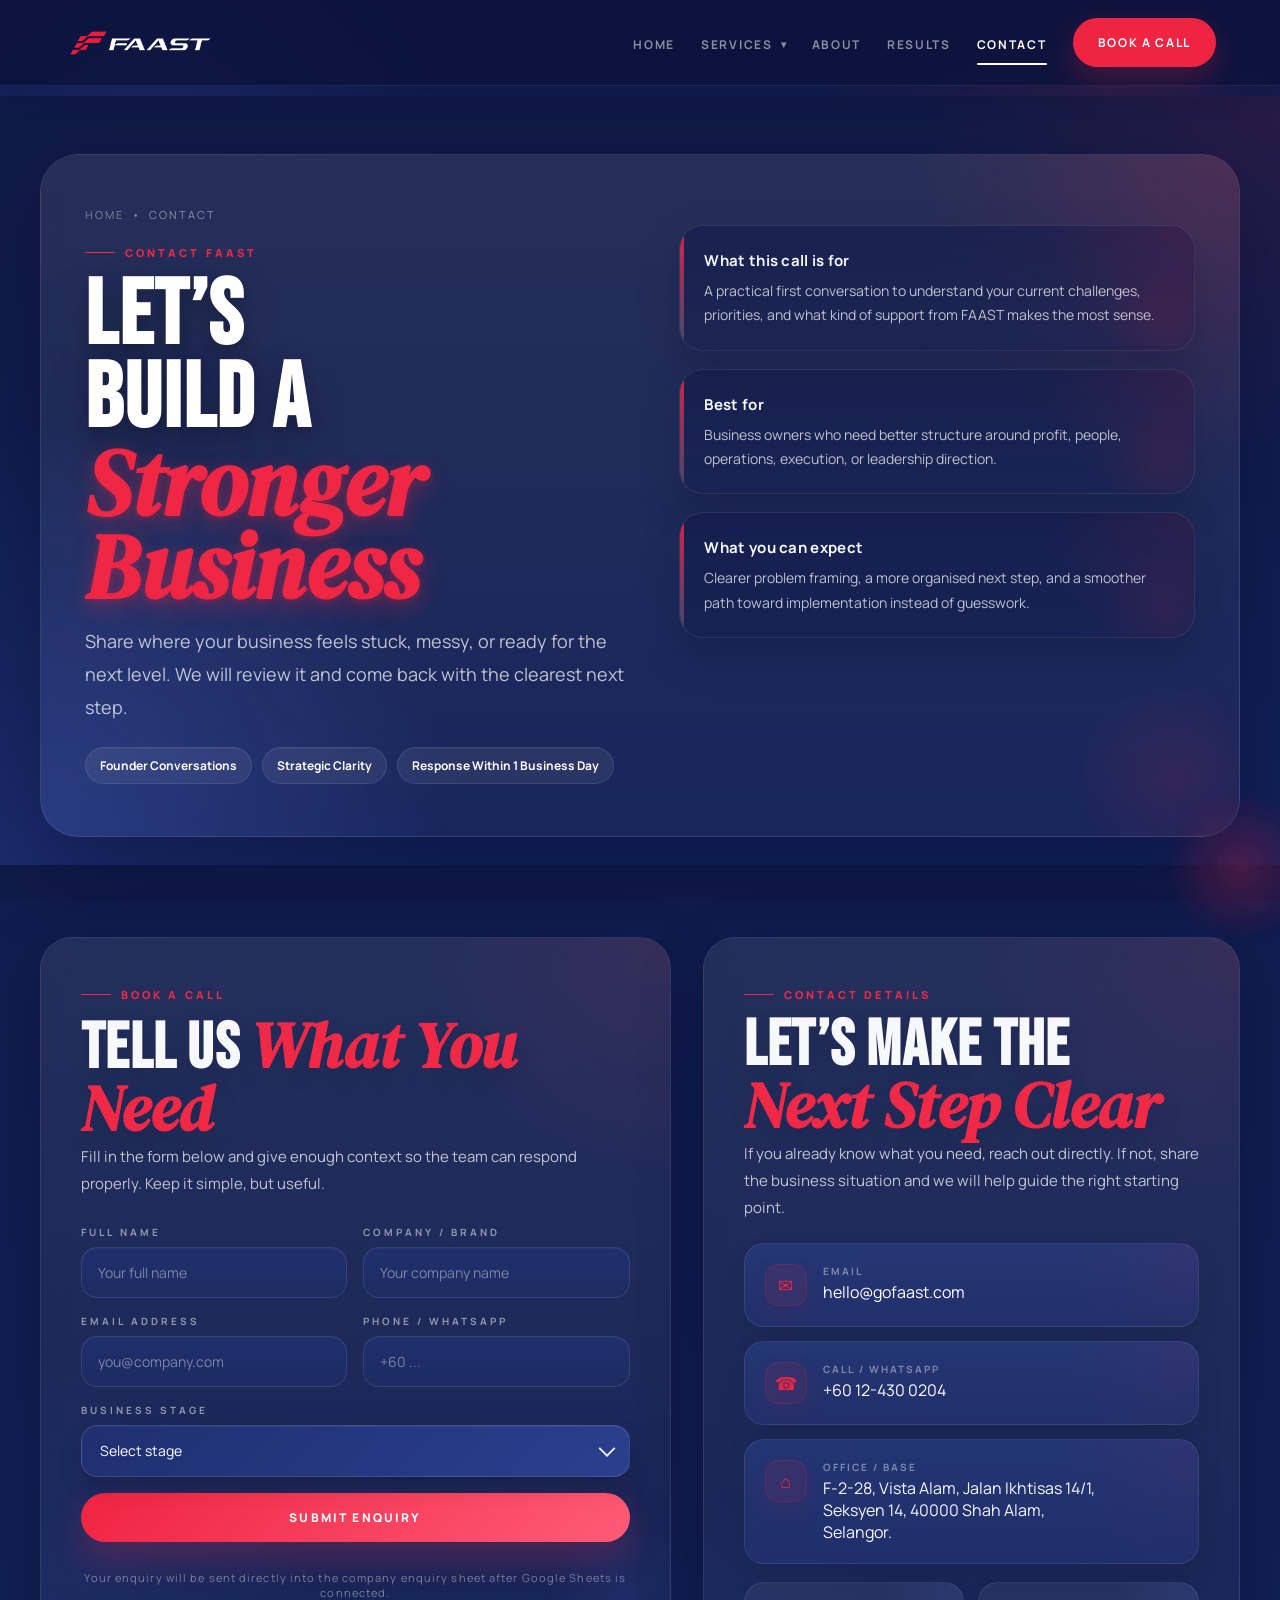
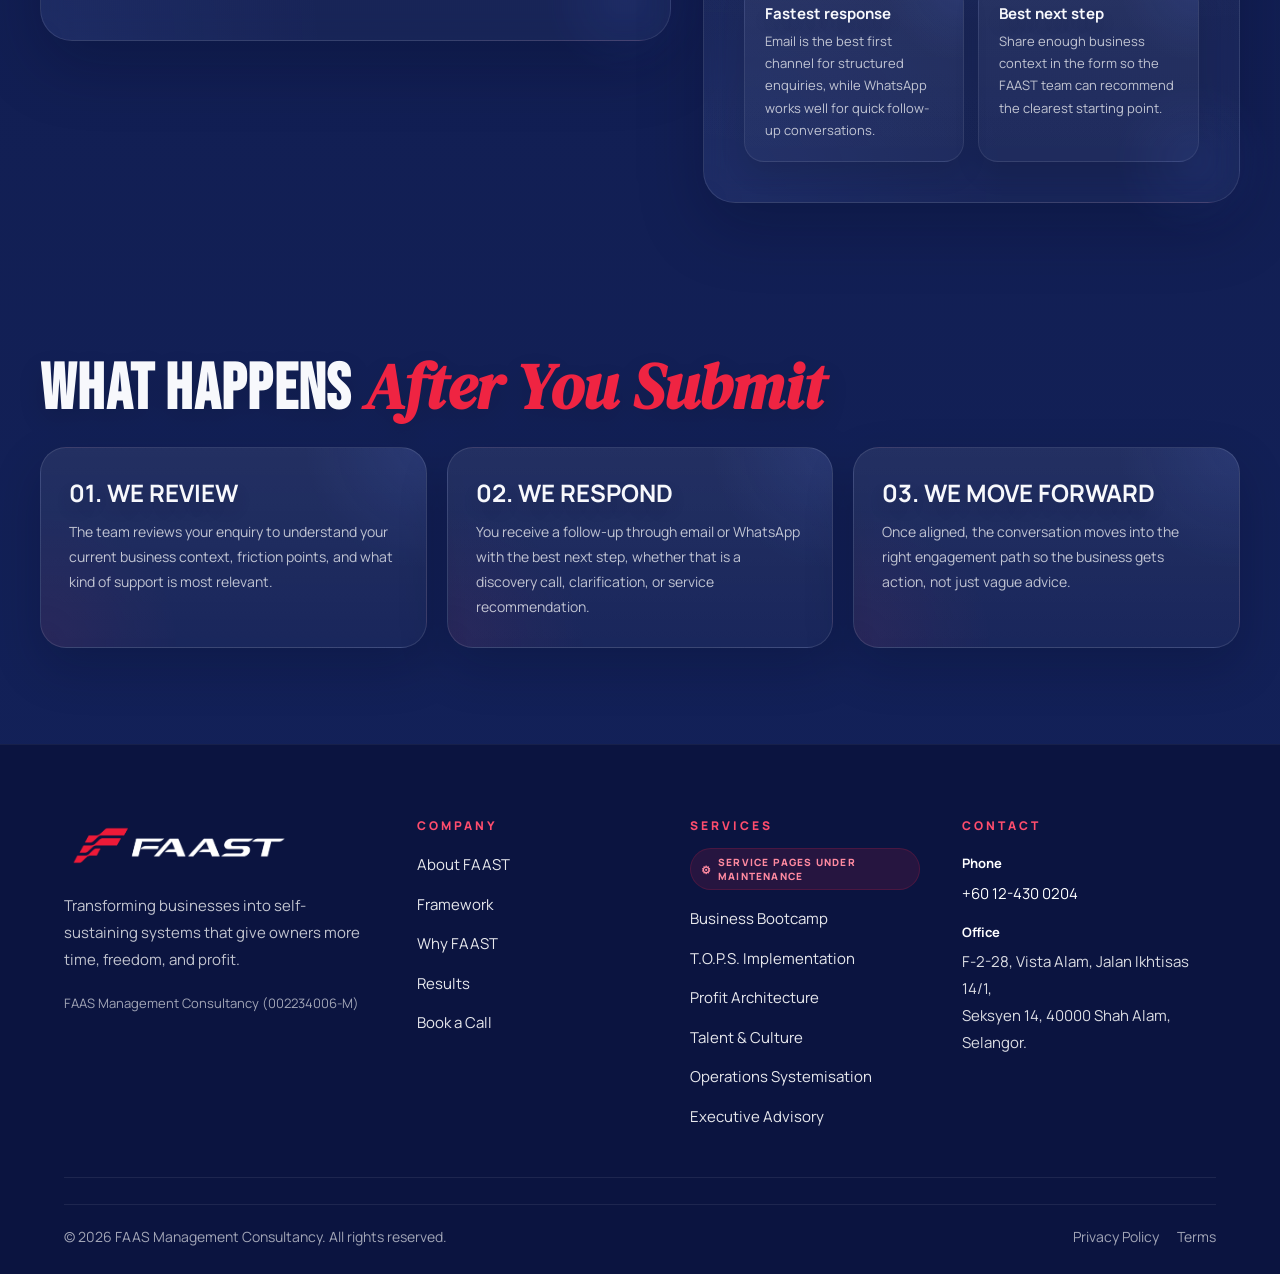
==== contact.html @ b46f13df "up" ====
<!DOCTYPE html>
<html lang="en">
<head>

  <!-- BASIC -->
  <meta charset="UTF-8" />
  <meta name="viewport" content="width=device-width, initial-scale=1.0" />

  <!-- TITLE -->
  <title>Contact | FAAS Management Consultancy</title>

  <!-- SEO -->
  <meta name="description" content="Contact FAAST Management Consultancy. Get clarity and structure for your business growth across Talent, Operation, and Profit.">
  <meta name="keywords" content="FAAST, business consultancy Malaysia, KPI, KFI, business growth, Shah Alam consultancy">
  <meta name="author" content="FAAS Management Consultancy">

  <!-- FAVICON -->
  <link rel="icon" href="/gofaast-site/images/faast-icon.png" type="image/png">
  <link rel="shortcut icon" href="/gofaast-site/images/faast-icon.png" type="image/png">
  <link rel="apple-touch-icon" href="/gofaast-site/images/faast-icon.png">

  <!-- THEME COLOR -->
  <meta name="theme-color" content="#0b1440">

  <!-- OPEN GRAPH -->
  <meta property="og:title" content="Contact FAAST Consultancy">
  <meta property="og:description" content="Build structured, scalable and sustainable business systems with FAAST.">
  <meta property="og:image" content="images/faast-icon.png">
  <meta property="og:type" content="website">

  <!-- FONTS -->
  <link rel="preconnect" href="https://fonts.googleapis.com">
  <link rel="preconnect" href="https://fonts.gstatic.com" crossorigin>
  <link href="https://fonts.googleapis.com/css2?family=Bebas+Neue&family=Manrope:wght@300;400;500;600;700;800&family=DM+Serif+Display:ital@0;1&display=swap" rel="stylesheet">

  <!-- GLOBAL CSS -->
  <link rel="stylesheet" href="shared-layout.css">
  <style>
    :root{
      --bg:#111c4e;
      --bg2:#162664;
      --surface:#1b2b69;
      --surface2:#213372;
      --surface3:#1f2f70;
      --text:#f7f8fc;
      --muted:rgba(255,255,255,.72);
      --muted2:rgba(255,255,255,.52);
      --red:#ef2442;
      --red2:#ff4a67;
      --stroke:rgba(255,255,255,.08);
      --shadow:0 18px 46px rgba(3,8,30,.22);
      --radius:24px;
      --container:1200px;
    }

    *{box-sizing:border-box;margin:0;padding:0}
    html{scroll-behavior:smooth}
    body{
      font-family:'Manrope',sans-serif;
      background:linear-gradient(180deg,#101a49 0%,#13225b 100%);
      color:var(--text);
      overflow-x:hidden;
      padding-top:96px
    }

    body::before{
      content:"";
      position:fixed;
      inset:0;
      pointer-events:none;
      z-index:-2;
      background:
        radial-gradient(circle at 12% 18%, rgba(95,130,255,.14), transparent 22%),
        radial-gradient(circle at 84% 14%, rgba(239,36,66,.10), transparent 20%),
        radial-gradient(circle at 72% 72%, rgba(156,111,255,.10), transparent 18%),
        linear-gradient(180deg,#0f1a4b 0%,#13225b 46%,#101a49 100%);
    }

    body::after{
      content:"";
      position:fixed;
      inset:0;
      pointer-events:none;
      z-index:-1;
      opacity:.18;
      background-image:radial-gradient(rgba(255,255,255,.42) .6px, transparent .6px);
      background-size:26px 26px;
      mask-image:linear-gradient(180deg,rgba(0,0,0,.32),transparent 85%);
    }


    a{text-decoration:none;color:inherit}
    section,footer{padding:96px 24px}
    .container{max-width:var(--container);margin:0 auto}

    .section-tag{
      display:inline-flex;
      align-items:center;
      gap:10px;
      color:var(--red);
      font-size:11px;
      font-weight:800;
      letter-spacing:.28em;
      text-transform:uppercase;
      margin-bottom:16px
    }

    .section-tag:before{
      content:"";
      width:30px;
      height:1px;
      background:var(--red)
    }

    .display,.h1,.h2,.h3,.bebas{
      font-family:'Bebas Neue',sans-serif;
      letter-spacing:.02em
    }

    .display{font-size:clamp(52px,7.2vw,98px);line-height:.9}
    .h1{font-size:clamp(40px,5vw,72px);line-height:.95}
    .h2{font-size:clamp(34px,4vw,60px);line-height:.95}
    .lead{font-size:18px;line-height:1.85;color:var(--muted)}
    .text{font-size:15px;line-height:1.8;color:var(--muted)}
    .serif{font-family:'DM Serif Display',serif;font-style:italic;letter-spacing:0}

    .card{
      background:linear-gradient(180deg,rgba(255,255,255,.05),rgba(255,255,255,.025));
      border:1px solid var(--stroke);
      border-radius:var(--radius);
      box-shadow:var(--shadow)
    }

    .page-hero{
      padding:58px 24px 28px;
      background:
        radial-gradient(circle at top right, rgba(239,36,66,.10), transparent 24%),
        radial-gradient(circle at bottom left, rgba(95,130,255,.12), transparent 30%),
        linear-gradient(180deg,#101a46 0%, #122059 100%)
    }

    .hero-card{
      padding:52px 44px;
      border-radius:38px;
      position:relative;
      overflow:hidden;
      background:
        radial-gradient(circle at top right, rgba(239,36,66,.12), transparent 24%),
        radial-gradient(circle at left bottom, rgba(95,130,255,.14), transparent 30%),
        linear-gradient(180deg, rgba(255,255,255,.065), rgba(255,255,255,.03));
      border:1px solid rgba(255,255,255,.10);
      box-shadow:0 34px 88px rgba(3,8,30,.30);
      backdrop-filter:blur(12px);
    }

    .hero-card::before,
    .contact-card::before,
    .info-card::before{
      content:"";
      position:absolute;
      inset:0;
      pointer-events:none;
      border-radius:inherit;
      background:linear-gradient(180deg, rgba(255,255,255,.03), rgba(255,255,255,0));
      opacity:.9;
    }

    .hero-grid{
      display:grid;
      grid-template-columns:minmax(0,1.04fr) minmax(320px,.96fr);
      gap:36px;
      align-items:start
    }

    .breadcrumb{
      display:flex;
      gap:8px;
      align-items:center;
      font-size:11px;
      letter-spacing:.18em;
      text-transform:uppercase;
      color:rgba(255,255,255,.42);
      margin-bottom:18px
    }

    .breadcrumb a{color:rgba(255,255,255,.42)}
    .breadcrumb a:hover{color:#fff}
    .hero-copy .display{
      max-width:7.2ch;
      margin-bottom:12px;
      font-size:clamp(52px,7.2vw,98px);
      line-height:.9;
      color:#fff;
      text-shadow:
        0 18px 40px rgba(0,0,0,.25),
        0 4px 12px rgba(0,0,0,.18);
    }

    .hero-badges{
      display:flex;
      flex-wrap:wrap;
      gap:10px;
      margin-top:22px
    }

    .badge{
      display:inline-flex;
      align-items:center;
      gap:8px;
      padding:9px 14px;
      border-radius:999px;
      background:rgba(255,255,255,.06);
      border:1px solid rgba(255,255,255,.08);
      color:#fff;
      font-size:12px;
      font-weight:700
    }

    .hero-side{
      display:flex;
      flex-direction:column;
      gap:18px;
      padding-top:18px;
    }

    .hero-side-card{
      padding:24px 24px 22px;
      border-radius:24px;
      background:
        radial-gradient(circle at top right, rgba(239,36,66,.10), transparent 28%),
        linear-gradient(180deg, rgba(15,24,72,.54), rgba(15,24,72,.34));
      border:1px solid rgba(255,255,255,.09);
      box-shadow:0 18px 44px rgba(3,8,30,.18);
      transition:transform .25s ease, border-color .25s ease, box-shadow .25s ease, background .25s ease;
      position:relative;
      overflow:hidden;
    }

    .hero-side-card h4{font-size:15px;margin-bottom:8px}
    .hero-side-card p{font-size:14px;line-height:1.7;color:var(--muted)}

    .contact-section{padding-top:72px}

    .contact-shell{
      display:grid;
      grid-template-columns:minmax(0,1.08fr) minmax(320px,.92fr);
      gap:32px;
      align-items:start
    }

    .contact-card,.info-card{
      position:relative;
      padding:40px;
      border-radius:32px;
      background:
        radial-gradient(circle at top right, rgba(239,36,66,.09), transparent 26%),
        radial-gradient(circle at bottom left, rgba(95,130,255,.08), transparent 30%),
        linear-gradient(180deg, rgba(255,255,255,.06), rgba(255,255,255,.026));
      border:1px solid rgba(255,255,255,.10);
      box-shadow:0 24px 64px rgba(3,8,30,.25);
      backdrop-filter:blur(12px);
    }

    .contact-header{margin-bottom:26px}
    .form-stack{display:flex;flex-direction:column;gap:16px}
    .field-grid{display:grid;grid-template-columns:1fr 1fr;gap:16px}

    .field-label{
      display:block;
      margin-bottom:8px;
      font-size:10px;
      letter-spacing:3px;
      text-transform:uppercase;
      color:rgba(255,255,255,.52);
      font-weight:700
    }

    .field-input,
    .field-select,
    .field-textarea{
      width:100%;
      background:linear-gradient(180deg,#1d2d6c,#1b2a66);
      border:1px solid rgba(255,255,255,.10);
      border-radius:16px;
      padding:15px 16px;
      color:#fff;
      font-family:'Manrope',sans-serif;
      font-size:14px;
      outline:none;
      transition:border-color .2s ease, transform .2s ease, background .2s ease, box-shadow .2s ease;
      box-shadow:inset 0 1px 0 rgba(255,255,255,.03);
    }

    .field-input::placeholder,
    .field-textarea::placeholder{
      color:rgba(255,255,255,.42)
    }

    .field-input:hover,
    .field-select:hover,
    .field-textarea:hover{
      border-color:rgba(255,255,255,.16)
    }

    .field-input:focus,
    .field-select:focus,
    .field-textarea:focus{
      border-color:rgba(255,255,255,.18);
      transform:translateY(-1px)
    }

    .field-textarea{
      resize:vertical;
      line-height:1.7;
      min-height:160px
    }

    .submit-btn{
      width:100%;
      border:none;
      border-radius:999px;
      background:linear-gradient(135deg,#ef2442,#ff5b77);
      color:#fff;
      font-family:'Manrope',sans-serif;
      font-size:12px;
      font-weight:800;
      letter-spacing:.18em;
      text-transform:uppercase;
      padding:16px 20px;
      cursor:pointer;
      transition:.24s ease;
      box-shadow:0 14px 30px rgba(239,36,66,.22)
    }

    .submit-btn:hover{
      background:linear-gradient(135deg,#ff4866,#ff5b77);
      transform:translateY(-1px)
    }

    .submit-note{
      font-size:11px;
      color:rgba(255,255,255,.42);
      margin-top:12px;
      text-align:center;
      letter-spacing:.1em
    }

    .success-card{
      display:none;
      padding:42px;
      background:rgba(239,36,66,.06);
      border:1px solid rgba(239,36,66,.18);
      border-radius:24px;
      text-align:center
    }

    .success-card.show{display:block}
    .success-card h3{margin-bottom:10px}
    .success-card p{color:var(--muted);line-height:1.8}

    .info-stack{
      display:flex;
      flex-direction:column;
      gap:14px;
      margin-top:22px
    }

    .info-item{
      display:flex;
      align-items:flex-start;
      gap:16px;
      padding:20px;
      border-radius:20px;
      background:
        radial-gradient(circle at top right, rgba(239,36,66,.06), transparent 28%),
        linear-gradient(180deg,#213372,#1e2d69);
      border:1px solid rgba(255,255,255,.08);
      box-shadow:0 12px 26px rgba(0,0,0,.12);
      transition:transform .22s ease, border-color .22s ease, box-shadow .22s ease;
    }

    .info-icon{
      width:42px;
      height:42px;
      border-radius:14px;
      background:rgba(239,36,66,.08);
      display:flex;
      align-items:center;
      justify-content:center;
      color:var(--red);
      font-size:18px;
      flex-shrink:0;
      border:1px solid rgba(239,36,66,.14)
    }

    .info-kicker{
      font-size:10px;
      letter-spacing:2px;
      text-transform:uppercase;
      color:rgba(255,255,255,.42);
      margin-bottom:3px;
      font-weight:700
    }

    .info-item a{color:#fff}
    .info-item a:hover{opacity:.84}

    .quick-grid{
      display:grid;
      grid-template-columns:1fr 1fr;
      gap:14px;
      margin-top:18px
    }

    .quick-card{
      padding:20px;
      border-radius:20px;
      background:
        radial-gradient(circle at top right, rgba(95,130,255,.10), transparent 28%),
        linear-gradient(180deg,rgba(255,255,255,.055),rgba(255,255,255,.03));
      border:1px solid rgba(255,255,255,.08);
      box-shadow:0 12px 26px rgba(0,0,0,.10);
    }

    .quick-card h4{font-size:15px;margin-bottom:6px}
    .quick-card p{font-size:13px;line-height:1.7;color:var(--muted)}

    .faq-section{padding-top:20px}

    .faq-grid{
      display:grid;
      grid-template-columns:repeat(3,minmax(0,1fr));
      gap:20px
    }

    .faq-card{
      padding:28px;
      background:
        radial-gradient(circle at top right, rgba(95,130,255,.11), transparent 28%),
        radial-gradient(circle at bottom left, rgba(239,36,66,.07), transparent 32%),
        linear-gradient(180deg,rgba(255,255,255,.075),rgba(255,255,255,.03));
      border:1px solid rgba(255,255,255,.11);
      border-radius:26px;
      box-shadow:0 20px 48px rgba(3,8,30,.22);
      transition:transform .24s ease, border-color .24s ease, box-shadow .24s ease
    }

    .faq-card h3{font-size:24px;margin-bottom:10px}
    .faq-card p{font-size:14px;line-height:1.8;color:var(--muted)}


    .hero-card:hover,
    .contact-card:hover,
    .info-card:hover{
      box-shadow:0 30px 76px rgba(3,8,30,.28);
    }

    .hero-side-card:hover,
    .info-item:hover,
    .faq-card:hover{
      transform:translateY(-6px);
      border-color:rgba(255,255,255,.14);
      box-shadow:0 20px 44px rgba(3,8,30,.18);
    }

    .hero-side-card::before{
      content:"";
      position:absolute;
      inset:0 auto 0 0;
      width:4px;
      border-radius:999px;
      background:linear-gradient(180deg,#ef2442,rgba(255,255,255,.18));
      opacity:.86;
    }

    .breadcrumb{
      color:rgba(255,255,255,.48);
      margin-bottom:14px
    }

    .hero-copy .lead{
      max-width:640px;
    }

    .field-input:focus,
    .field-select:focus,
    .field-textarea:focus{
      border-color:rgba(255,255,255,.18);
      transform:translateY(-1px);
      box-shadow:0 0 0 4px rgba(95,130,255,.10);
    }

    .contact-header .h1,
    .info-card .h1,
    .faq-section .h1{
      text-shadow:0 10px 26px rgba(0,0,0,.14);
    }

    .success-card{
      background:
        radial-gradient(circle at top right, rgba(239,36,66,.10), transparent 30%),
        rgba(239,36,66,.06);
      border:1px solid rgba(239,36,66,.18);
      box-shadow:0 18px 44px rgba(239,36,66,.10);
    }


    .reveal{opacity:0;transform:translateY(18px);transition:all .7s ease}
    .reveal.visible{opacity:1;transform:none}
    .delay-1{transition-delay:.08s}
    .delay-2{transition-delay:.16s}
    .delay-3{transition-delay:.24s}
    .delay-4{transition-delay:.32s}

    @media (max-width:1100px){
      .hero-grid,.contact-shell,.footer-grid{grid-template-columns:1fr}
      .faq-grid{grid-template-columns:1fr 1fr}
    }

    @media (max-width:900px){
      .services-grid,.services-only-links,.faq-grid,.field-grid,.quick-grid{grid-template-columns:1fr}
    }

    @media (max-width:768px){
      section,footer{padding-left:20px!important;padding-right:20px!important}
      .hero-card,.contact-card,.info-card{padding:28px 22px;border-radius:24px}
      .page-hero{padding-top:44px}
      .display{font-size:clamp(44px,15vw,82px)}
      .h1{font-size:clamp(34px,12vw,54px)}
      .hero-copy .display{max-width:none}
      .hero-side{padding-top:0}
    }

    @media (max-width:820px){
      body{padding-top:82px}
    }
  
    /* ===== CONTACT PREMIUM UPGRADE ===== */
    .hero-card::after,
    .contact-card::after,
    .info-card::after,
    .faq-card::after{
      content:"";
      position:absolute;
      inset:auto -40px -46px auto;
      width:160px;
      height:160px;
      border-radius:50%;
      pointer-events:none;
      background:radial-gradient(circle, rgba(239,36,66,.14), transparent 68%);
      opacity:.65;
      filter:blur(2px);
    }

    .hero-card::after{
      width:220px;
      height:220px;
      opacity:.7;
    }

    .hero-copy .display .serif{
      display:inline-block;
      color:var(--red);
      text-shadow:
        0 8px 22px rgba(239,36,66,.35),
        0 2px 6px rgba(239,36,66,.25);
    }

    .badge{
      background:rgba(255,255,255,.07);
      border:1px solid rgba(255,255,255,.09);
      box-shadow:inset 0 1px 0 rgba(255,255,255,.04);
    }

    .hero-side-card h4{
      font-size:15px;
      margin-bottom:8px;
      letter-spacing:.02em;
    }

    .hero-side-card p{
      font-size:14px;
      line-height:1.74;
      color:var(--muted);
    }

    .hero-side-card:hover{
      transform:translateY(-8px);
      border-color:rgba(255,255,255,.16);
      box-shadow:0 24px 54px rgba(3,8,30,.22);
    }

    .contact-card .section-tag,
    .info-card .section-tag,
    .faq-section .section-tag{
      margin-bottom:14px;
    }

    .contact-header{
      margin-bottom:28px;
    }

    .field-input,
    .field-select,
    .field-textarea{
      background:
        linear-gradient(180deg,#1d2d6c,#1a295f);
    }

    .submit-btn{
      position:relative;
      overflow:hidden;
    }

    .submit-btn::before{
      content:"";
      position:absolute;
      top:-10%;
      left:-22%;
      width:35%;
      height:140%;
      background:linear-gradient(90deg,transparent,rgba(255,255,255,.18),transparent);
      transform:translateX(-160%) skewX(-22deg);
    }

    .submit-btn:hover::before{
      animation:premiumSheen 1.2s ease;
    }

    .info-icon{
      background:rgba(239,36,66,.10);
      border:1px solid rgba(239,36,66,.18);
      box-shadow:0 10px 24px rgba(239,36,66,.08);
    }

    .quick-card h4,
    .faq-card h3{
      text-shadow:0 8px 18px rgba(0,0,0,.14);
    }

    .faq-card:hover{
      transform:translateY(-8px);
      border-color:rgba(255,255,255,.16);
      box-shadow:0 24px 58px rgba(3,8,30,.24);
    }

    @media (max-width:1100px){
      .hero-grid,.contact-shell,.footer-grid{grid-template-columns:1fr}
      .hero-copy .display{max-width:none}
      .hero-side{padding-top:0}
    }

    @media (max-width:768px){
      .hero-card,.contact-card,.info-card{padding:28px 22px;border-radius:26px}
      .hero-card{padding-top:34px}
    }


    /* reinforce custom dropdown UI */
    .field-select{
      appearance:none;
      -webkit-appearance:none;
      -moz-appearance:none;
      color:#111 !important;
      background:
        linear-gradient(180deg,#ffffff,#f3f6ff) !important;
      background-image:
        linear-gradient(180deg,#ffffff,#f3f6ff),
        url("data:image/svg+xml;utf8,<svg xmlns='http://www.w3.org/2000/svg' width='18' height='18' viewBox='0 0 24 24' fill='none' stroke='%23111' stroke-width='2.2' stroke-linecap='round' stroke-linejoin='round'><polyline points='6 9 12 15 18 9'/></svg>") !important;
      background-repeat:no-repeat,no-repeat !important;
      background-position:0 0,right 16px center !important;
      background-size:auto,16px !important;
      padding-right:52px !important;
    }
    .field-select option{
      color:#111 !important;
      background:#fff !important;
    }


    /* ===== FINAL CONTACT ULTRA ===== */
    .hero-card{
      box-shadow:0 34px 88px rgba(3,8,30,.30);
      backdrop-filter:blur(12px);
    }

    .hero-card::after{
      content:"";
      position:absolute;
      inset:auto -48px -54px auto;
      width:220px;
      height:220px;
      border-radius:50%;
      background:radial-gradient(circle, rgba(239,36,66,.16), transparent 68%);
      opacity:.72;
      pointer-events:none;
      filter:blur(2px);
    }

    .hero-side{
      display:flex;
      flex-direction:column;
      gap:18px;
      padding-top:18px;
    }

    .hero-side-card{
      position:relative;
      overflow:hidden;
      transition:transform .28s ease, border-color .28s ease, box-shadow .28s ease, background .28s ease;
      box-shadow:0 18px 44px rgba(3,8,30,.18);
    }

    .hero-side-card::before{
      content:"";
      position:absolute;
      inset:0 auto 0 0;
      width:4px;
      border-radius:999px;
      background:linear-gradient(180deg,#ef2442,rgba(255,255,255,.18));
      opacity:.9;
    }

    .hero-side-card::after{
      content:"";
      position:absolute;
      inset:auto -34px -38px auto;
      width:130px;
      height:130px;
      border-radius:50%;
      background:radial-gradient(circle, rgba(239,36,66,.12), transparent 68%);
      opacity:.6;
      pointer-events:none;
    }

    .hero-side-card:hover{
      transform:translateY(-8px);
      border-color:rgba(255,255,255,.16);
      box-shadow:0 24px 54px rgba(3,8,30,.22);
    }

    .contact-card,.info-card{
      backdrop-filter:blur(12px);
    }

    .contact-card::after,
    .info-card::after{
      content:"";
      position:absolute;
      inset:auto -40px -44px auto;
      width:170px;
      height:170px;
      border-radius:50%;
      background:radial-gradient(circle, rgba(95,130,255,.12), transparent 68%);
      opacity:.66;
      pointer-events:none;
    }

    .field-input,
    .field-select,
    .field-textarea{
      background:
        linear-gradient(180deg,#1d2d6c,#1a295f);
    }

    .field-input:focus,
    .field-select:focus,
    .field-textarea:focus{
      box-shadow:
        0 0 0 4px rgba(95,130,255,.16),
        0 12px 24px rgba(8,18,60,.10);
    }

    .submit-btn{
      position:relative;
      overflow:hidden;
      box-shadow:0 16px 34px rgba(239,36,66,.24);
    }

    .submit-btn::before{
      content:"";
      position:absolute;
      top:-10%;
      left:-22%;
      width:35%;
      height:140%;
      background:linear-gradient(90deg,transparent,rgba(255,255,255,.18),transparent);
      transform:translateX(-160%) skewX(-22deg);
    }

    .submit-btn:hover::before{
      animation:premiumSheen 1.2s ease;
    }

    .info-item,
    .quick-card,
    .faq-card{
      transition:transform .24s ease, border-color .24s ease, box-shadow .24s ease;
    }

    .info-item:hover,
    .quick-card:hover,
    .faq-card:hover{
      transform:translateY(-6px);
      border-color:rgba(255,255,255,.14);
      box-shadow:0 22px 48px rgba(3,8,30,.18);
    }

    .contact-header .h1,
    .info-card .h1,
    .faq-section .h1{
      text-shadow:0 10px 26px rgba(0,0,0,.14);
    }

    @media (max-width:1100px){
      .hero-copy .display{max-width:none}
      .hero-side{padding-top:0}
    }

    @media (max-width:768px){
      .hero-card,.contact-card,.info-card{padding:28px 22px;border-radius:26px}
      .hero-copy .display{
        font-size:clamp(44px,15vw,82px);
        max-width:none;
      }
      .hero-side{padding-top:0}
    }


    .field-select{
      appearance:none;
      -webkit-appearance:none;
      -moz-appearance:none;
      color:#111 !important;
      background:
        linear-gradient(180deg,#ffffff,#f3f6ff) !important;
      background-image:
        linear-gradient(180deg,#ffffff,#f3f6ff),
        url("data:image/svg+xml;utf8,<svg xmlns='http://www.w3.org/2000/svg' width='18' height='18' viewBox='0 0 24 24' fill='none' stroke='%23111' stroke-width='2.2' stroke-linecap='round' stroke-linejoin='round'><polyline points='6 9 12 15 18 9'/></svg>") !important;
      background-repeat:no-repeat,no-repeat !important;
      background-position:0 0,right 16px center !important;
      background-size:auto,16px !important;
      padding-right:52px !important;
      border:1px solid rgba(0,0,0,.08) !important;
      box-shadow:
        inset 0 1px 0 rgba(255,255,255,.90),
        0 8px 20px rgba(8,18,60,.08) !important;
    }

    .field-select option{
      color:#111 !important;
      background:#fff !important;
    }


    /* ===== TRUE CUSTOM DROPDOWN ===== */
    .custom-select{
      position:relative;
      width:100%;
      z-index:5;
    }

    .custom-select-trigger{
      width:100%;
      border:none;
      outline:none;
      text-align:left;
      border-radius:16px;
      padding:15px 18px;
      padding-right:54px;
      font-family:'Manrope',sans-serif;
      font-size:14px;
      color:#fff;
      cursor:pointer;
      background:
        linear-gradient(135deg,#1f2f70,#2b3f8f);
      border:1px solid rgba(255,255,255,.12);
      box-shadow:
        inset 0 1px 0 rgba(255,255,255,.06),
        0 10px 22px rgba(0,0,0,.15);
      transition:border-color .22s ease, box-shadow .22s ease, transform .22s ease, background .22s ease;
      position:relative;
    }

    .custom-select-trigger:hover{
      border-color:rgba(255,255,255,.24);
      box-shadow:
        inset 0 1px 0 rgba(255,255,255,.08),
        0 14px 26px rgba(0,0,0,.18);
    }

    .custom-select.open .custom-select-trigger,
    .custom-select-trigger:focus{
      border-color:#5f82ff;
      box-shadow:
        0 0 0 4px rgba(95,130,255,.18),
        0 12px 24px rgba(0,0,0,.18);
      transform:translateY(-1px);
    }

    .custom-select-value{
      display:block;
      padding-right:12px;
      line-height:1.4;
    }

    .custom-select-arrow{
      position:absolute;
      right:16px;
      top:50%;
      width:12px;
      height:12px;
      border-right:2px solid rgba(255,255,255,.92);
      border-bottom:2px solid rgba(255,255,255,.92);
      transform:translateY(-70%) rotate(45deg);
      transition:transform .22s ease;
      pointer-events:none;
    }

    .custom-select.open .custom-select-arrow{
      transform:translateY(-30%) rotate(-135deg);
    }

    .custom-select-menu{
      position:absolute;
      left:0;
      right:0;
      top:calc(100% + 10px);
      padding:10px;
      border-radius:20px;
      background:
        radial-gradient(circle at top right, rgba(239,36,66,.07), transparent 26%),
        linear-gradient(180deg,#ffffff,#f4f7ff);
      border:1px solid rgba(0,0,0,.08);
      box-shadow:0 22px 48px rgba(3,8,30,.18);
      display:grid;
      gap:6px;
      opacity:0;
      visibility:hidden;
      transform:translateY(8px);
      transition:opacity .22s ease, visibility .22s ease, transform .22s ease;
      max-height:280px;
      overflow:auto;
    }

    .custom-select.open .custom-select-menu{
      opacity:1;
      visibility:visible;
      transform:translateY(0);
    }

    .custom-select-option{
      width:100%;
      border:none;
      outline:none;
      text-align:left;
      background:#fff;
      color:#111;
      border-radius:14px;
      padding:12px 14px;
      font-family:'Manrope',sans-serif;
      font-size:14px;
      line-height:1.45;
      cursor:pointer;
      transition:background .18s ease, transform .18s ease, box-shadow .18s ease, color .18s ease;
    }

    .custom-select-option:hover{
      background:#eef3ff;
      transform:translateY(-1px);
    }

    .custom-select-option.is-selected{
      background:linear-gradient(135deg,#1f2f70,#2b3f8f);
      color:#fff;
      box-shadow:0 10px 20px rgba(31,47,112,.22);
    }

    .custom-select-menu::-webkit-scrollbar{
      width:8px;
    }

    .custom-select-menu::-webkit-scrollbar-thumb{
      background:rgba(17,17,17,.18);
      border-radius:999px;
    }


    /* ===== NEXT LEVEL SUCCESS POPUP ===== */
    .success-popup{
      position:fixed;
      inset:0;
      display:flex;
      align-items:center;
      justify-content:center;
      padding:24px;
      background:rgba(7,12,39,.62);
      backdrop-filter:blur(10px);
      -webkit-backdrop-filter:blur(10px);
      opacity:0;
      visibility:hidden;
      pointer-events:none;
      transition:opacity .28s ease, visibility .28s ease;
      z-index:99999;
    }

    .success-popup.show{
      opacity:1;
      visibility:visible;
      pointer-events:auto;
    }

    .success-popup-card{
      position:relative;
      width:min(460px,100%);
      padding:34px 30px 28px;
      border-radius:28px;
      text-align:center;
      color:#fff;
      background:
        radial-gradient(circle at top right, rgba(239,36,66,.16), transparent 30%),
        radial-gradient(circle at bottom left, rgba(95,130,255,.18), transparent 34%),
        linear-gradient(180deg, rgba(30,47,112,.98), rgba(20,32,84,.98));
      border:1px solid rgba(255,255,255,.12);
      box-shadow:
        0 28px 70px rgba(3,8,30,.40),
        inset 0 1px 0 rgba(255,255,255,.05);
      transform:translateY(16px) scale(.96);
      transition:transform .34s cubic-bezier(.22,1,.36,1);
      overflow:hidden;
    }

    .success-popup.show .success-popup-card{
      transform:translateY(0) scale(1);
    }

    .success-popup-card::before{
      content:"";
      position:absolute;
      inset:0;
      pointer-events:none;
      background:linear-gradient(180deg, rgba(255,255,255,.05), rgba(255,255,255,0));
      opacity:.9;
    }

    .success-popup-card::after{
      content:"";
      position:absolute;
      inset:auto -46px -50px auto;
      width:180px;
      height:180px;
      border-radius:50%;
      background:radial-gradient(circle, rgba(239,36,66,.16), transparent 68%);
      opacity:.72;
      pointer-events:none;
      filter:blur(2px);
    }

    .success-popup-close{
      position:absolute;
      top:14px;
      right:14px;
      width:38px;
      height:38px;
      border:none;
      border-radius:50%;
      background:rgba(255,255,255,.08);
      border:1px solid rgba(255,255,255,.10);
      color:#fff;
      font-size:18px;
      cursor:pointer;
      transition:transform .2s ease, background .2s ease, border-color .2s ease;
      z-index:2;
    }

    .success-popup-close:hover{
      transform:translateY(-1px);
      background:rgba(255,255,255,.12);
      border-color:rgba(255,255,255,.16);
    }

    .success-popup-icon{
      position:relative;
      z-index:2;
      width:84px;
      height:84px;
      margin:0 auto 18px;
      border-radius:50%;
      display:flex;
      align-items:center;
      justify-content:center;
      background:
        radial-gradient(circle at 30% 30%, rgba(255,255,255,.20), transparent 36%),
        linear-gradient(135deg,#ef2442,#ff5b77);
      box-shadow:
        0 20px 40px rgba(239,36,66,.28),
        inset 0 1px 0 rgba(255,255,255,.20);
      animation:successPulse 2.6s ease-in-out infinite;
    }

    .success-popup-icon::before{
      content:"✓";
      font-size:42px;
      font-weight:800;
      line-height:1;
      color:#fff;
      transform:translateY(-1px);
    }

    .success-popup-kicker{
      position:relative;
      z-index:2;
      display:inline-flex;
      align-items:center;
      gap:8px;
      margin-bottom:12px;
      padding:8px 12px;
      border-radius:999px;
      background:rgba(255,255,255,.06);
      border:1px solid rgba(255,255,255,.10);
      font-size:10px;
      font-weight:800;
      letter-spacing:.16em;
      text-transform:uppercase;
      color:#ffb7c3;
    }

    .success-popup h3{
      position:relative;
      z-index:2;
      font-family:'Bebas Neue',sans-serif;
      font-size:54px;
      line-height:.9;
      letter-spacing:.04em;
      margin-bottom:12px;
      text-shadow:0 12px 28px rgba(0,0,0,.18);
    }

    .success-popup p{
      position:relative;
      z-index:2;
      font-size:15px;
      line-height:1.85;
      color:rgba(255,255,255,.78);
      max-width:340px;
      margin:0 auto 22px;
    }

    .success-popup-actions{
      position:relative;
      z-index:2;
      display:flex;
      justify-content:center;
      gap:10px;
      flex-wrap:wrap;
    }

    .success-popup-btn{
      display:inline-flex;
      align-items:center;
      justify-content:center;
      gap:8px;
      min-width:140px;
      padding:12px 18px;
      border-radius:999px;
      font-size:12px;
      font-weight:800;
      letter-spacing:.16em;
      text-transform:uppercase;
      cursor:pointer;
      transition:transform .22s ease, background .22s ease, border-color .22s ease;
    }

    .success-popup-btn.primary{
      border:none;
      background:linear-gradient(135deg,#ef2442,#ff5b77);
      color:#fff;
      box-shadow:0 14px 28px rgba(239,36,66,.22);
    }

    .success-popup-btn.primary:hover{
      transform:translateY(-2px);
      background:linear-gradient(135deg,#ff415f,#ff6d86);
    }

    .success-popup-btn.secondary{
      background:rgba(255,255,255,.06);
      border:1px solid rgba(255,255,255,.12);
      color:#fff;
    }

    .success-popup-btn.secondary:hover{
      transform:translateY(-2px);
      background:rgba(255,255,255,.10);
      border-color:rgba(255,255,255,.18);
    }

    @keyframes successPulse{
      0%,100%{box-shadow:0 20px 40px rgba(239,36,66,.24), inset 0 1px 0 rgba(255,255,255,.20)}
      50%{box-shadow:0 24px 52px rgba(239,36,66,.34), inset 0 1px 0 rgba(255,255,255,.20)}
    }

    @media (max-width:640px){
      .success-popup-card{
        padding:30px 22px 24px;
        border-radius:24px;
      }
      .success-popup h3{
        font-size:44px;
      }
      .success-popup-icon{
        width:74px;
        height:74px;
      }
      .success-popup-icon::before{
        font-size:36px;
      }
      .success-popup-actions{
        flex-direction:column;
      }
      .success-popup-btn{
        width:100%;
      }
    }


    @media (max-width:1100px){
      .hero-grid,
      .contact-shell{
        grid-template-columns:1fr !important;
      }

      .hero-copy .display{
        max-width:none !important;
      }

      .hero-side{
        padding-top:0 !important;
      }
    }

    @media (max-width:768px){
      body{
        padding-top:82px !important;
      }

      section,footer{
        padding:72px 18px !important;
      }

      .page-hero{
        padding:34px 18px 18px !important;
      }

      .hero-card,
      .contact-card,
      .info-card{
        padding:28px 20px !important;
        border-radius:24px !important;
      }

      .hero-grid,
      .contact-shell,
      .field-grid,
      .quick-grid,
      .faq-grid{
        grid-template-columns:1fr !important;
        gap:18px !important;
      }

      .hero-copy .display{
        font-size:clamp(40px,12.5vw,64px) !important;
        line-height:.94 !important;
        max-width:none !important;
      }

      .hero-copy .lead,
      .lead{
        font-size:15px !important;
        line-height:1.75 !important;
      }

      .hero-badges{
        gap:8px !important;
      }

      .badge{
        width:100%;
        justify-content:center;
        text-align:center;
      }

      .contact-header{
        margin-bottom:22px !important;
      }

      .field-input,
      .field-select,
      .field-textarea,
      .custom-select-trigger{
        min-height:52px;
        font-size:14px !important;
      }

      .field-textarea{
        min-height:150px !important;
      }

      .submit-btn{
        min-height:54px;
      }

      .info-item,
      .quick-card,
      .faq-card,
      .hero-side-card{
        padding:18px !important;
        border-radius:20px !important;
      }

      .faq-card h3{
        font-size:22px !important;
      }

      .success-popup{
        padding:18px !important;
      }

      .success-popup-card{
        width:min(100%, 420px) !important;
      }
    }

    @media (max-width:560px){
      .breadcrumb{
        flex-wrap:wrap;
        gap:6px;
      }

      .display{
        font-size:clamp(36px,12vw,52px) !important;
      }

      .h1{
        font-size:clamp(30px,11vw,42px) !important;
      }

      .section-tag{
        font-size:10px !important;
        letter-spacing:.22em !important;
      }

      .hero-card,
      .contact-card,
      .info-card{
        padding:24px 16px !important;
      }

      .hero-side,
      .info-stack,
      .form-stack,
      .quick-grid,
      .faq-grid{
        gap:14px !important;
      }

      .info-item{
        gap:12px !important;
      }

      .info-icon{
        width:38px !important;
        height:38px !important;
        border-radius:12px !important;
        font-size:16px !important;
      }

      .custom-select-menu{
        border-radius:16px !important;
      }

      .custom-select-option{
        border-radius:12px !important;
        padding:11px 12px !important;
      }

      .submit-note{
        font-size:10px !important;
        line-height:1.7 !important;
      }
    }

</style>
</head>
<body>
  <div id="top"></div>
  <div id="navbar"></div>

  <section class="page-hero">
    <div class="container">
      <div class="hero-card reveal visible">
        <div class="hero-grid">
          <div class="hero-copy">
            <div class="breadcrumb reveal visible"><a href="index.html">Home</a><span>•</span><span>Contact</span></div>
            <div class="section-tag reveal visible delay-1">Contact FAAST</div>
            <h1 class="display reveal visible delay-2">LET’S BUILD A <span class="serif" style="color:var(--red)">Stronger Business</span></h1>
            <p class="lead reveal visible delay-3">Share where your business feels stuck, messy, or ready for the next level. We will review it and come back with the clearest next step.</p>
            <div class="hero-badges reveal visible delay-4">
              <span class="badge">Founder Conversations</span>
              <span class="badge">Strategic Clarity</span>
              <span class="badge">Response Within 1 Business Day</span>
            </div>
          </div>
          <div class="hero-side">
            <div class="hero-side-card reveal visible delay-1">
              <h4>What this call is for</h4>
              <p>A practical first conversation to understand your current challenges, priorities, and what kind of support from FAAST makes the most sense.</p>
            </div>
            <div class="hero-side-card reveal visible delay-2">
              <h4>Best for</h4>
              <p>Business owners who need better structure around profit, people, operations, execution, or leadership direction.</p>
            </div>
            <div class="hero-side-card reveal visible delay-3">
              <h4>What you can expect</h4>
              <p>Clearer problem framing, a more organised next step, and a smoother path toward implementation instead of guesswork.</p>
            </div>
          </div>
        </div>
      </div>
    </div>
  </section>

  <section class="contact-section" id="contact-form">
    <div class="container">
      <div class="contact-shell">
        <div class="contact-card reveal">
          <div id="form-wrap">
            <div class="contact-header">
              <div class="section-tag reveal">Book a Call</div>
              <h2 class="h1 reveal delay-1">TELL US <span class="serif" style="color:var(--red)">What You Need</span></h2>
              <p class="text reveal delay-2">Fill in the form below and give enough context so the team can respond properly. Keep it simple, but useful.</p>
            </div>

            <div class="form-stack reveal delay-3">
              <div class="field-grid">
                <div>
                  <label class="field-label" for="f-name">Full Name</label>
                  <input class="field-input" id="f-name" type="text" placeholder="Your full name">
                </div>
                <div>
                  <label class="field-label" for="f-company">Company / Brand</label>
                  <input class="field-input" id="f-company" type="text" placeholder="Your company name">
                </div>
              </div>

              <div class="field-grid">
                <div>
                  <label class="field-label" for="f-email">Email Address</label>
                  <input class="field-input" id="f-email" type="email" placeholder="you@company.com">
                </div>
                <div>
                  <label class="field-label" for="f-phone">Phone / WhatsApp</label>
                  <input class="field-input" id="f-phone" type="text" placeholder="+60 ...">
                </div>
              </div>

              <div>
                <label class="field-label" for="f-stage">Business Stage</label>
                <div class="custom-select" data-select>
                  <button class="custom-select-trigger" type="button" aria-haspopup="listbox" aria-expanded="false">
                    <span class="custom-select-value">Select stage</span>
                    <span class="custom-select-arrow" aria-hidden="true"></span>
                  </button>
                  <div class="custom-select-menu" role="listbox">
                    <button class="custom-select-option is-selected" type="button" data-value="">Select stage</button>
                    <button class="custom-select-option" type="button" data-value="Startup / Early Stage">Startup / Early Stage</button>
                    <button class="custom-select-option" type="button" data-value="Growing Team">Growing Team</button>
                    <button class="custom-select-option" type="button" data-value="Scaling Operations">Scaling Operations</button>
                    <button class="custom-select-option" type="button" data-value="Established Business">Established Business</button>
                  </div>
                  <input type="hidden" id="f-stage" value="">
                </div>
              </div>

              <button class="submit-btn" id="submitBtn" type="button" onclick="handleSubmit()">Submit Enquiry</button>
              <p class="submit-note">Your enquiry will be sent directly into the company enquiry sheet after Google Sheets is connected.</p>
            </div>
          </div>
        </div>

        <div class="info-card reveal delay-1">
          <div class="section-tag reveal visible">Contact Details</div>
          <h2 class="h1 reveal visible delay-1">LET’S MAKE THE <span class="serif" style="color:var(--red)">Next Step Clear</span></h2>
          <p class="text reveal visible delay-2">If you already know what you need, reach out directly. If not, share the business situation and we will help guide the right starting point.</p>

          <div class="info-stack">
            <div class="info-item reveal visible delay-1">
              <div class="info-icon">✉</div>
              <div>
                <div class="info-kicker">Email</div>
                <div>
                  <a href="mailto:datinfazmi@gmail.com">hello@gofaast.com</a>
                </div>
              </div>
            </div>

            <div class="info-item reveal visible delay-2">
              <div class="info-icon">☎</div>
              <div>
                <div class="info-kicker">Call / WhatsApp</div>
                <div>
                  <a href="https://wa.me/60124300204" target="_blank" rel="noopener noreferrer">+60 12-430 0204</a>
                </div>
              </div>
            </div>

            <div class="info-item reveal visible delay-3">
              <div class="info-icon">⌂</div>
              <div>
                <div class="info-kicker">Office / Base</div>
                <div>
                  F-2-28, Vista Alam, Jalan Ikhtisas 14/1,<br>
                  Seksyen 14, 40000 Shah Alam,<br>
                  Selangor.
</div>
              </div>
            </div>
          </div>

          <div class="quick-grid">
            <div class="quick-card reveal visible delay-3">
              <h4>Fastest response</h4>
              <p>Email is the best first channel for structured enquiries, while WhatsApp works well for quick follow-up conversations.</p>
            </div>
            <div class="quick-card reveal visible delay-4">
              <h4>Best next step</h4>
              <p>Share enough business context in the form so the FAAST team can recommend the clearest starting point.</p>
            </div>
          </div>
        </div>
      </div>
    </div>
  </section>

  <section class="faq-section">
    <div class="container">
      <div class="section-tag reveal">How It Works</div>
      <h2 class="h1 reveal delay-1" style="margin-bottom:26px">WHAT HAPPENS <span class="serif" style="color:var(--red)">After You Submit</span></h2>
      <div class="faq-grid">
        <div class="card faq-card reveal delay-1">
          <h3>01. WE REVIEW</h3>
          <p>The team reviews your enquiry to understand your current business context, friction points, and what kind of support is most relevant.</p>
        </div>
        <div class="card faq-card reveal delay-2">
          <h3>02. WE RESPOND</h3>
          <p>You receive a follow-up through email or WhatsApp with the best next step, whether that is a discovery call, clarification, or service recommendation.</p>
        </div>
        <div class="card faq-card reveal delay-3">
          <h3>03. WE MOVE FORWARD</h3>
          <p>Once aligned, the conversation moves into the right engagement path so the business gets action, not just vague advice.</p>
        </div>
      </div>
    </div>
  </section>

  <div id="footer"></div>

  <script>
function showSuccessPopup() {
  const popup = document.getElementById('successPopup');
  popup.classList.add('show');
  popup.setAttribute('aria-hidden', 'false');
}

function closeSuccessPopup(resetFocus) {
  const popup = document.getElementById('successPopup');
  popup.classList.remove('show');
  popup.setAttribute('aria-hidden', 'true');
  if (resetFocus) {
    const firstField = document.getElementById('f-name');
    if (firstField) firstField.focus();
  }
}

function resetEnquiryForm() {
  document.getElementById('f-name').value = '';
  document.getElementById('f-company').value = '';
  document.getElementById('f-email').value = '';
  document.getElementById('f-phone').value = '';
  document.getElementById('f-stage').value = '';

  document.querySelectorAll('[data-select]').forEach(select => {
    const valueEl = select.querySelector('.custom-select-value');
    const options = select.querySelectorAll('.custom-select-option');
    if (valueEl) valueEl.textContent = 'Select stage';
    options.forEach((opt, index) => {
      opt.classList.toggle('is-selected', index === 0);
    });
  });
}

function handleSubmit() {
  const name = document.getElementById('f-name').value.trim();
  const company = document.getElementById('f-company').value.trim();
  const email = document.getElementById('f-email').value.trim();
  const phone = document.getElementById('f-phone').value.trim();
  const stage = document.getElementById('f-stage').value;
  const submitBtn = document.getElementById('submitBtn');

  if (!name || !email) {
    alert('Please fill in Full Name and Email Address.');
    return;
  }

  submitBtn.disabled = true;
  submitBtn.textContent = 'Submitting...';

  document.getElementById('gs-name').value = name;
  document.getElementById('gs-company').value = company;
  document.getElementById('gs-email').value = email;
  document.getElementById('gs-phone').value = phone;
  document.getElementById('gs-stage').value = stage;
  document.getElementById('gs-page').value = window.location.href;
  document.getElementById('gs-submittedAt').value = new Date().toISOString();

  document.getElementById('gsheetForm').submit();

  setTimeout(() => {
    showSuccessPopup();
    resetEnquiryForm();
    submitBtn.disabled = false;
    submitBtn.textContent = 'Submit Enquiry';
  }, 900);
}

document.addEventListener('keydown', function(e) {
  if (e.key === 'Escape') closeSuccessPopup(false);
});
</script>

  <script>
    const observer = new IntersectionObserver((entries) => {
      entries.forEach(entry => {
        if (entry.isIntersecting) entry.target.classList.add('visible');
      });
    }, { threshold: 0.14 });

    document.querySelectorAll('.reveal').forEach(el => observer.observe(el));
  </script>

  <script src="shared-layout.js"></script>

  <script>
    (function(){
      const selects = document.querySelectorAll('[data-select]');
      function closeAll(except){
        selects.forEach(sel => {
          if (sel !== except) {
            sel.classList.remove('open');
            const trigger = sel.querySelector('.custom-select-trigger');
            if (trigger) trigger.setAttribute('aria-expanded', 'false');
          }
        });
      }

      selects.forEach(select => {
        const trigger = select.querySelector('.custom-select-trigger');
        const valueEl = select.querySelector('.custom-select-value');
        const options = select.querySelectorAll('.custom-select-option');
        const hidden = select.querySelector('input[type="hidden"]');

        trigger.addEventListener('click', function(e){
          e.preventDefault();
          const isOpen = select.classList.contains('open');
          closeAll(select);
          select.classList.toggle('open', !isOpen);
          trigger.setAttribute('aria-expanded', String(!isOpen));
        });

        options.forEach(option => {
          option.addEventListener('click', function(e){
            e.preventDefault();
            const value = option.getAttribute('data-value') || '';
            const label = option.textContent.trim();
            valueEl.textContent = label;
            hidden.value = value;
            options.forEach(o => o.classList.remove('is-selected'));
            option.classList.add('is-selected');
            select.classList.remove('open');
            trigger.setAttribute('aria-expanded', 'false');
          });
        });
      });

      document.addEventListener('click', function(e){
        if (!e.target.closest('[data-select]')) closeAll();
      });

      document.addEventListener('keydown', function(e){
        if (e.key === 'Escape') closeAll();
      });
    })();
  </script>



  <div id="successPopup" class="success-popup" aria-hidden="true">
    <div class="success-popup-card">
      <button class="success-popup-close" type="button" aria-label="Close" onclick="closeSuccessPopup()">×</button>
      <div class="success-popup-icon"></div>
      <div class="success-popup-kicker">Enquiry Submitted</div>
      <h3>THANK YOU</h3>
      <p>Your enquiry has been submitted successfully. The FAAST team can now review it directly from the connected Google Sheet.</p>
      <div class="success-popup-actions">
        <button class="success-popup-btn primary" type="button" onclick="closeSuccessPopup()">Done</button>
        <button class="success-popup-btn secondary" type="button" onclick="closeSuccessPopup(true)">Submit Another</button>
      </div>
    </div>
  </div>

  <form
    id="gsheetForm"
    action="https://script.google.com/macros/s/AKfycbz-Wd-91oIahvubZCeEw3ST2dku9dcfcpzR2crd1R81HhpWudlhXoiXGOT750eV4Fq0Dw/exec"
    method="POST"
    target="hidden_iframe"
    style="display:none;"
  >
    <input type="hidden" name="name" id="gs-name">
    <input type="hidden" name="company" id="gs-company">
    <input type="hidden" name="email" id="gs-email">
    <input type="hidden" name="phone" id="gs-phone">
    <input type="hidden" name="stage" id="gs-stage">
    <input type="hidden" name="page" id="gs-page">
    <input type="hidden" name="submittedAt" id="gs-submittedAt">
  </form>

  <iframe name="hidden_iframe" id="hidden_iframe" style="display:none;"></iframe>

</body>
</html>
---- shared-layout.css ----
a{
  color:inherit;
  text-decoration:none;
}

img{
  max-width:100%;
  display:block;
}

nav{
  position:fixed;
  top:0;
  left:0;
  width:100%;
  z-index:9999;
  backdrop-filter:blur(18px);
  -webkit-backdrop-filter:blur(18px);
  background:rgba(11,19,59,.82);
  border-bottom:1px solid rgba(255,255,255,.08);
  box-shadow:0 10px 26px rgba(0,0,0,.12);
}

.nav-inner{
  max-width:1200px;
  margin:0 auto;
  padding:18px 24px;
  display:flex;
  align-items:center;
  justify-content:space-between;
  gap:18px;
}

.logo{
  display:flex;
  align-items:center;
  gap:14px;
  text-decoration:none;
}

.logo img.real-logo{
  height:38px;
  width:auto;
  display:block;
}

.nav-links{
  display:flex;
  align-items:center;
  gap:26px;
  list-style:none;
  margin:0;
  padding:0;
}

.nav-links a,
.nav-links .nav-link{
  font-size:12px;
  font-weight:700;
  letter-spacing:.14em;
  text-transform:uppercase;
  color:rgba(255,255,255,.52);
  transition:.25s ease;
  text-decoration:none;
}

.nav-links a:hover,
.nav-links .nav-link:hover,
.nav-links .nav-link.is-active{
  color:#fff !important;
}

.nav-links .nav-link{
  position:relative;
}

.nav-links .nav-link:hover{
  opacity:1;
  transform:translateY(-1px);
}

.nav-links .nav-link.is-active::after{
  content:"";
  position:absolute;
  left:0;
  right:0;
  bottom:-12px;
  height:2px;
  border-radius:999px;
  background:#fff;
}

.btn{
  display:inline-flex;
  align-items:center;
  justify-content:center;
  gap:10px;
  padding:15px 24px;
  border-radius:999px;
  border:1px solid transparent;
  font-size:12px;
  font-weight:800;
  letter-spacing:.18em;
  text-transform:uppercase;
  text-decoration:none;
  transition:.25s ease;
  cursor:pointer;
}

.btn-primary{
  background:#ef2442;
  color:#fff !important;
  box-shadow:0 12px 30px rgba(239,36,66,.26);
}

.btn-primary:hover{
  transform:translateY(-2px);
  background:#ff3350;
}

.nav-dropdown{
  position:relative;
}

.nav-drop-toggle{
  display:inline-flex;
  align-items:center;
  gap:8px;
}

.nav-drop-toggle .caret{
  font-size:10px;
  letter-spacing:0;
  transition:transform .22s ease,color .22s ease;
  color:rgba(255,255,255,.52);
}

.nav-dropdown.active .nav-drop-toggle .caret,
.nav-dropdown:hover .nav-drop-toggle .caret{
  transform:rotate(180deg);
  color:#fff;
}

.nav-drop-toggle:focus-visible,
.nav-links a:focus-visible,
.nav-links .nav-link:focus-visible,
.menu-toggle:focus-visible,
.mobile-close:focus-visible,
.mobile-link:focus-visible,
.mobile-cta:focus-visible,
.mobile-menu-logo:focus-visible{
  outline:2px solid rgba(239,36,66,.65);
  outline-offset:4px;
  border-radius:8px;
}

.mega-menu{
  position:absolute;
  top:calc(100% + 14px);
  left:50%;
  transform:translateX(-18%) translateY(10px);
  width:min(380px,90vw);
  padding:10px;
  border-radius:20px;
  background:#162664;
  border:1px solid rgba(255,255,255,.08);
  box-shadow:0 20px 54px rgba(4,8,28,.30);
  opacity:0;
  visibility:hidden;
  pointer-events:none;
  transition:opacity .22s ease,transform .22s ease,visibility .22s ease;
  z-index:90;
}

.mega-menu::before{
  content:"";
  position:absolute;
  left:0;
  right:0;
  top:-14px;
  height:14px;
}

.nav-dropdown:hover .mega-menu,
.nav-dropdown.active .mega-menu{
  opacity:1;
  visibility:visible;
  pointer-events:auto;
  transform:translateX(-18%) translateY(0);
}

.mega-menu-grid,
.services-only-grid{
  display:block;
}

.mega-links,
.services-only-links{
  display:grid;
  grid-template-columns:1fr;
  gap:8px;
}

.mega-link{
  display:flex;
  flex-direction:column;
  gap:6px;
  padding:14px 14px;
  border-radius:16px;
  background:linear-gradient(180deg,rgba(255,255,255,.05),rgba(255,255,255,.03));
  border:1px solid rgba(255,255,255,.07);
  transition:transform .22s ease,border-color .22s ease,background .22s ease,box-shadow .22s ease;
  min-height:auto;
}

.mega-link:hover{
  transform:translateY(-3px);
  border-color:rgba(239,36,66,.24);
  background:linear-gradient(180deg,rgba(239,36,66,.16),rgba(255,255,255,.06));
  box-shadow:0 12px 22px rgba(239,36,66,.10);
}

.mega-link strong{
  font-family:'Bebas Neue',sans-serif;
  font-size:15px;
  line-height:1.05;
  letter-spacing:.08em;
  text-transform:uppercase;
  color:#fff;
}

.mega-link span{
  font-size:12px;
  line-height:1.5;
  color:rgba(255,255,255,.66);
  font-weight:600;
  text-transform:none;
  letter-spacing:0;
}

.coming-soon-preview{
  position:relative;
  cursor:default;
  pointer-events:none;
  opacity:.92;
}

.coming-soon-preview strong,
.coming-soon-preview span,
.coming-soon-preview .soon-tag{
  position:relative;
  z-index:2;
}

.coming-soon-preview::after{
  content:"";
  position:absolute;
  inset:auto -24px -30px auto;
  width:90px;
  height:90px;
  border-radius:50%;
  background:radial-gradient(circle, rgba(239,36,66,.12), transparent 70%);
  pointer-events:none;
  opacity:.7;
}

.soon-tag{
  display:inline-flex;
  align-items:center;
  gap:5px;
  margin-top:8px;
  padding:4px 8px;
  border-radius:999px;
  border:1px solid rgba(239,36,66,.22);
  background:rgba(239,36,66,.10);
  color:#ff8ea1;
  font-size:9px;
  font-style:normal;
  font-weight:800;
  letter-spacing:.18em;
  text-transform:uppercase;
  width:fit-content;
  box-shadow:0 6px 16px rgba(239,36,66,.10);
}

.soon-tag::before{
  content:"•";
  font-size:10px;
  line-height:1;
}

.coming-soon-preview:hover{
  transform:none !important;
  opacity:1;
}

.coming-soon-preview:hover strong{
  color:#fff;
}

.coming-soon-preview:hover .soon-tag{
  background:rgba(239,36,66,.14);
  border-color:rgba(239,36,66,.28);
  color:#ff9fb0;
}

.menu-toggle{
  display:none;
  width:48px;
  height:48px;
  border:none;
  background:transparent;
  cursor:pointer;
  padding:0;
  flex-shrink:0;
  position:relative;
  z-index:1001;
}

.menu-toggle span{
  display:block;
  width:24px;
  height:2px;
  margin:6px auto;
  border-radius:999px;
  background:rgba(255,255,255,.9);
  transition:transform .28s ease, opacity .28s ease, background .28s ease;
}

.menu-toggle[aria-expanded="true"] span:nth-child(1){
  transform:translateY(8px) rotate(45deg);
}

.menu-toggle[aria-expanded="true"] span:nth-child(2){
  opacity:0;
}

.menu-toggle[aria-expanded="true"] span:nth-child(3){
  transform:translateY(-8px) rotate(-45deg);
}

.mobile-menu{
  position:fixed;
  top:0;
  left:0;
  width:100%;
  height:100vh;
  z-index:99999;
  overflow:hidden;
  background:
    radial-gradient(circle at top right, rgba(239,36,66,.18), transparent 25%),
    radial-gradient(circle at bottom left, rgba(95,130,255,.18), transparent 30%),
    linear-gradient(180deg,#08102e 0%, #0b1440 55%, #111c4e 100%);
  backdrop-filter:blur(18px);
  -webkit-backdrop-filter:blur(18px);
  opacity:0;
  visibility:hidden;
  pointer-events:none;
  transition:opacity .34s ease, visibility .34s ease;
}

.mobile-menu::before{
  content:"";
  position:absolute;
  inset:0;
  background:linear-gradient(120deg, transparent 0%, rgba(255,255,255,.04) 35%, transparent 70%);
  opacity:.4;
  pointer-events:none;
}

.mobile-menu.active{
  opacity:1;
  visibility:visible;
  pointer-events:auto;
}

body.menu-open .menu-toggle{
  opacity:0;
  pointer-events:none;
}

.mobile-menu-topbar{
  position:absolute;
  top:20px;
  left:18px;
  right:18px;
  z-index:4;
  display:flex;
  align-items:center;
  justify-content:space-between;
  padding-bottom:12px;
}

.mobile-menu-topbar::after{
  content:"";
  position:absolute;
  left:0;
  right:0;
  bottom:0;
  height:1px;
  background:linear-gradient(to right, transparent, rgba(255,255,255,.12), transparent);
}

.mobile-menu-logo{
  display:inline-flex;
  align-items:center;
  text-decoration:none;
  position:relative;
  z-index:5;
}

.mobile-menu-logo .real-logo{
  height:30px;
  width:auto;
  display:block;
  filter:drop-shadow(0 4px 12px rgba(239,36,66,.25));
}

.mobile-menu-bg-glow{
  position:absolute;
  inset:auto -120px -120px auto;
  width:320px;
  height:320px;
  border-radius:50%;
  background:radial-gradient(circle, rgba(239,36,66,.18), transparent 68%);
  filter:blur(8px);
  pointer-events:none;
}

.mobile-menu-content{
  position:relative;
  z-index:2;
  width:100%;
  min-height:100vh;
  display:flex;
  flex-direction:column;
  justify-content:center;
  align-items:flex-start;
  gap:20px;
  padding:150px 34px 60px;
}

.mobile-menu-label{
  font-size:10px;
  letter-spacing:.25em;
  text-transform:uppercase;
  color:rgba(255,255,255,.45);
  margin-bottom:8px;
}

.mobile-close{
  position:static;
  width:50px;
  height:50px;
  border:none;
  border-radius:999px;
  background:rgba(255,255,255,.08);
  backdrop-filter:blur(10px);
  -webkit-backdrop-filter:blur(10px);
  color:#fff;
  font-size:30px;
  cursor:pointer;
  display:flex;
  align-items:center;
  justify-content:center;
  border:1px solid rgba(255,255,255,.1);
  transition:.25s ease;
  line-height:1;
  z-index:5;
}

.mobile-close:hover{
  background:rgba(255,255,255,.14);
  transform:rotate(90deg);
}

.mobile-link{
  font-family:'Bebas Neue',sans-serif;
  font-size:clamp(34px, 9vw, 54px);
  line-height:.94;
  letter-spacing:.04em;
  color:#fff;
  text-decoration:none;
  transform:translateY(22px);
  opacity:0;
  transition:
    transform .5s cubic-bezier(.22,1,.36,1),
    opacity .5s ease,
    color .22s ease;
  text-shadow:0 8px 20px rgba(0,0,0,.18);
}

.mobile-menu.active .mobile-link{
  transform:translateY(0);
  opacity:1;
}

.mobile-menu.active .mobile-link:nth-child(2){transition-delay:.08s;}
.mobile-menu.active .mobile-link:nth-child(3){transition-delay:.14s;}
.mobile-menu.active .mobile-link:nth-child(4){transition-delay:.20s;}
.mobile-menu.active .mobile-link:nth-child(5){transition-delay:.26s;}
.mobile-menu.active .mobile-link:nth-child(6){transition-delay:.32s;}

.mobile-link:hover{
  color:#ff9fb0;
  transform:translateX(8px);
}

.mobile-cta{
  margin-top:36px;
  display:inline-flex;
  align-items:center;
  justify-content:center;
  min-height:58px;
  padding:16px 24px;
  border-radius:16px;
  background:linear-gradient(135deg,#ef2442,#ff4d6d);
  color:#fff !important;
  font-size:12px;
  font-weight:800;
  letter-spacing:.16em;
  text-transform:uppercase;
  box-shadow:0 16px 36px rgba(239,36,66,.26);
  transform:translateY(26px);
  opacity:0;
  transition:
    transform .55s cubic-bezier(.22,1,.36,1),
    opacity .55s ease,
    background .22s ease;
}

.mobile-menu.active .mobile-cta{
  transform:translateY(0);
  opacity:1;
  transition-delay:.40s;
}

.mobile-cta:hover{
  background:linear-gradient(135deg,#ff3350,#ff6882);
  transform:translateY(-2px);
}

body.menu-open{
  overflow:hidden;
}

footer{
  padding-top:48px;
  border-top:1px solid rgba(255,255,255,.08);
  background:#0f173d;
}

.footer-grid{
  display:grid;
  grid-template-columns:1.5fr 1fr 1fr 1fr;
  gap:26px;
}

.footer-logo-img{
  height:56px;
  width:auto;
  display:block;
  max-width:min(100%,340px);
}

.footer-title{
  font-size:12px;
  letter-spacing:.22em;
  text-transform:uppercase;
  color:rgba(239,36,66,.78);
  font-weight:800;
  margin-bottom:14px;
}

.footer-col ul{
  list-style:none;
  display:grid;
  gap:10px;
  margin:0;
  padding:0;
}

.footer-col a,
.footer-col li,
.footer-copy p{
  font-size:14px;
  color:rgba(255,255,255,.72);
}

.footer-copy p{
  max-width:360px;
  line-height:1.8;
  margin:14px 0 18px;
}

.footer-bottom{
  border-top:1px solid rgba(255,255,255,.08);
  margin-top:26px;
  padding-top:20px;
  display:flex;
  justify-content:space-between;
  gap:16px;
  flex-wrap:wrap;
}

.footer-bottom span,
.footer-bottom a{
  font-size:13px;
  color:rgba(255,255,255,.52);
}

@media (max-width:1100px){
  .footer-grid{
    grid-template-columns:1fr;
  }
}

@media (max-width:820px){
  body{
    padding-top:82px !important;
  }

  .nav-inner{
    padding:14px 18px;
  }

  .logo img.real-logo{
    height:34px;
  }

  .nav-links{
    display:none !important;
  }

  .menu-toggle{
    display:block !important;
  }

  .mega-menu{
    display:none;
  }

  .footer-logo-img{
    height:46px;
  }
}

@media (max-width:560px){
  .mobile-menu-topbar{
    top:18px;
    left:16px;
    right:16px;
  }

  .mobile-menu-logo .real-logo{
    height:28px;
  }

  .mobile-close{
    width:46px;
    height:46px;
    font-size:28px;
  }

  .mobile-menu-content{
    padding:120px 22px 34px;
    gap:14px;
  }

  .mobile-link{
    font-size:clamp(30px, 10vw, 44px);
  }

  .mobile-cta{
    width:100%;
  }
}

@media (min-width:821px){
  .mobile-menu{
    display:none !important;
  }

  .nav-dropdown.active .mega-menu{
    opacity:0 !important;
    visibility:hidden !important;
    pointer-events:none !important;
    transform:translateX(-18%) translateY(10px) !important;
  }

  .nav-dropdown:hover .mega-menu{
    opacity:1 !important;
    visibility:visible !important;
    pointer-events:auto !important;
    transform:translateX(-18%) translateY(0) !important;
  }
}
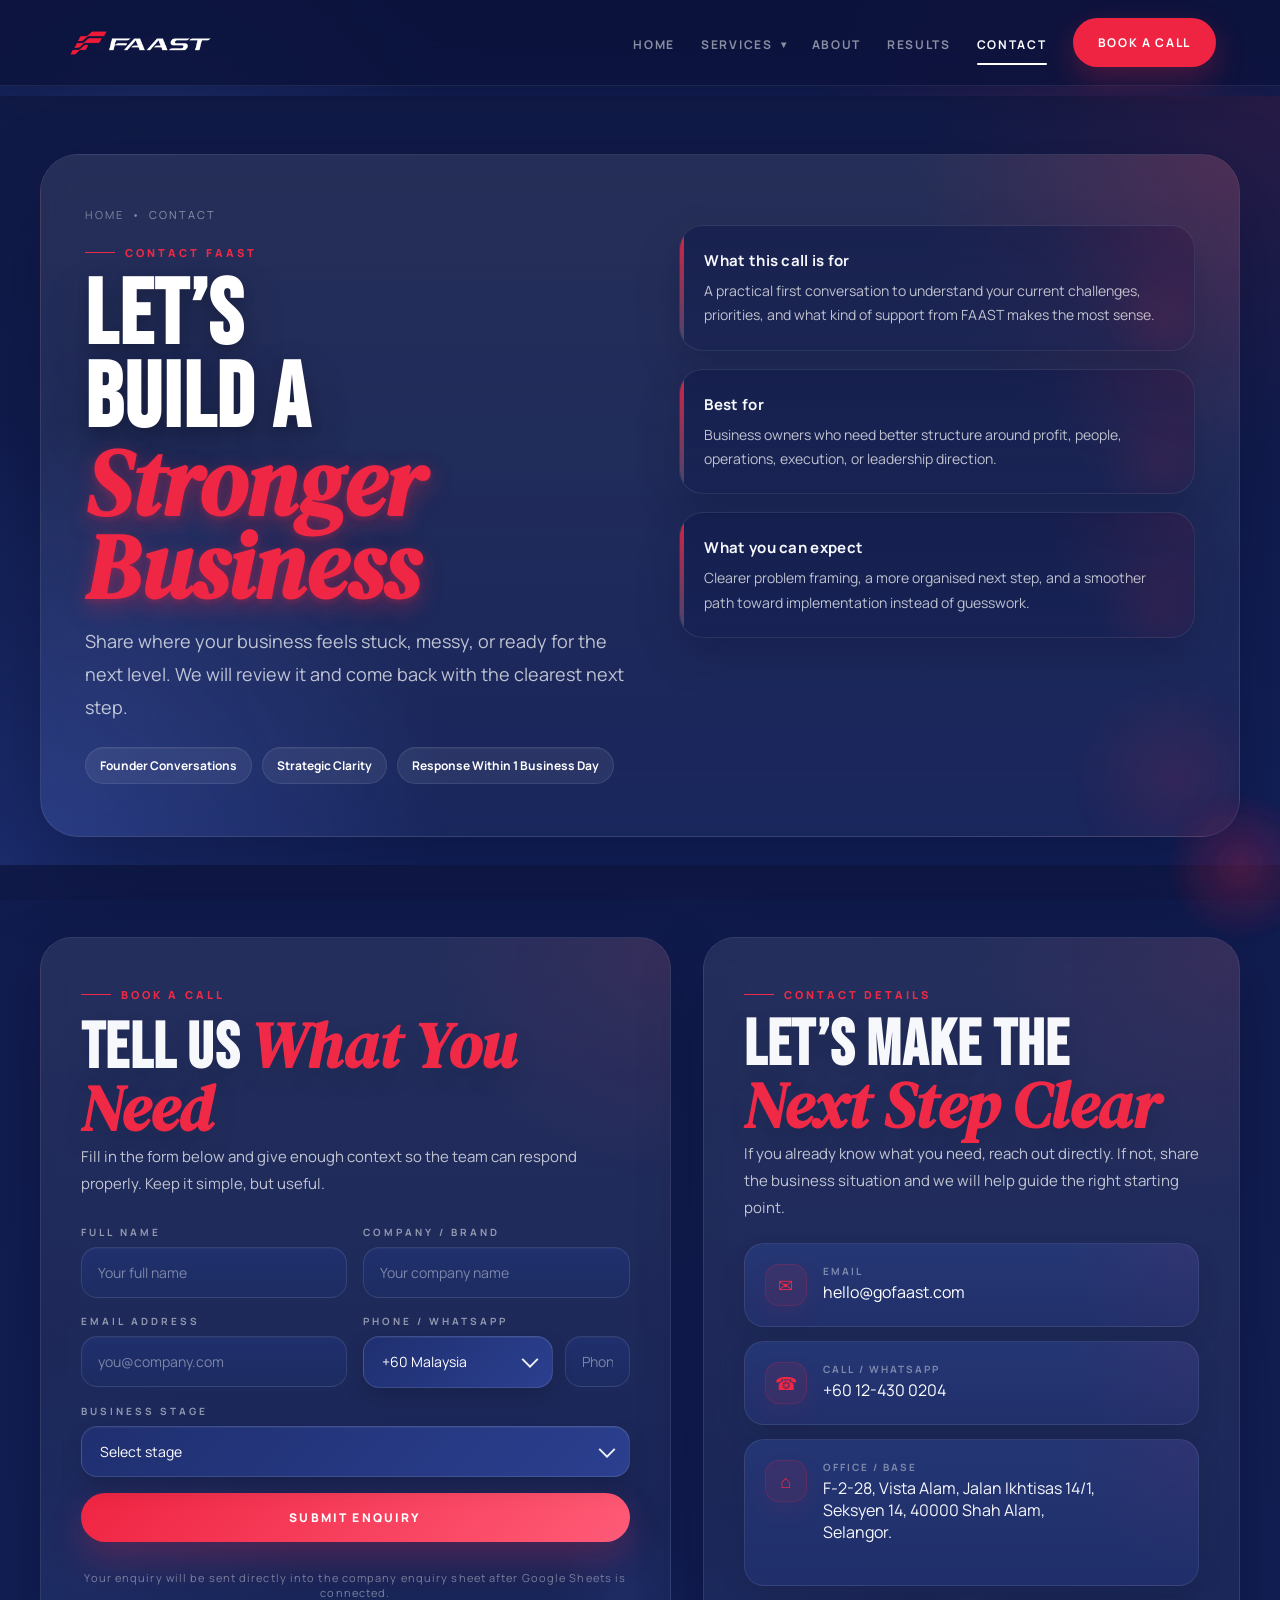
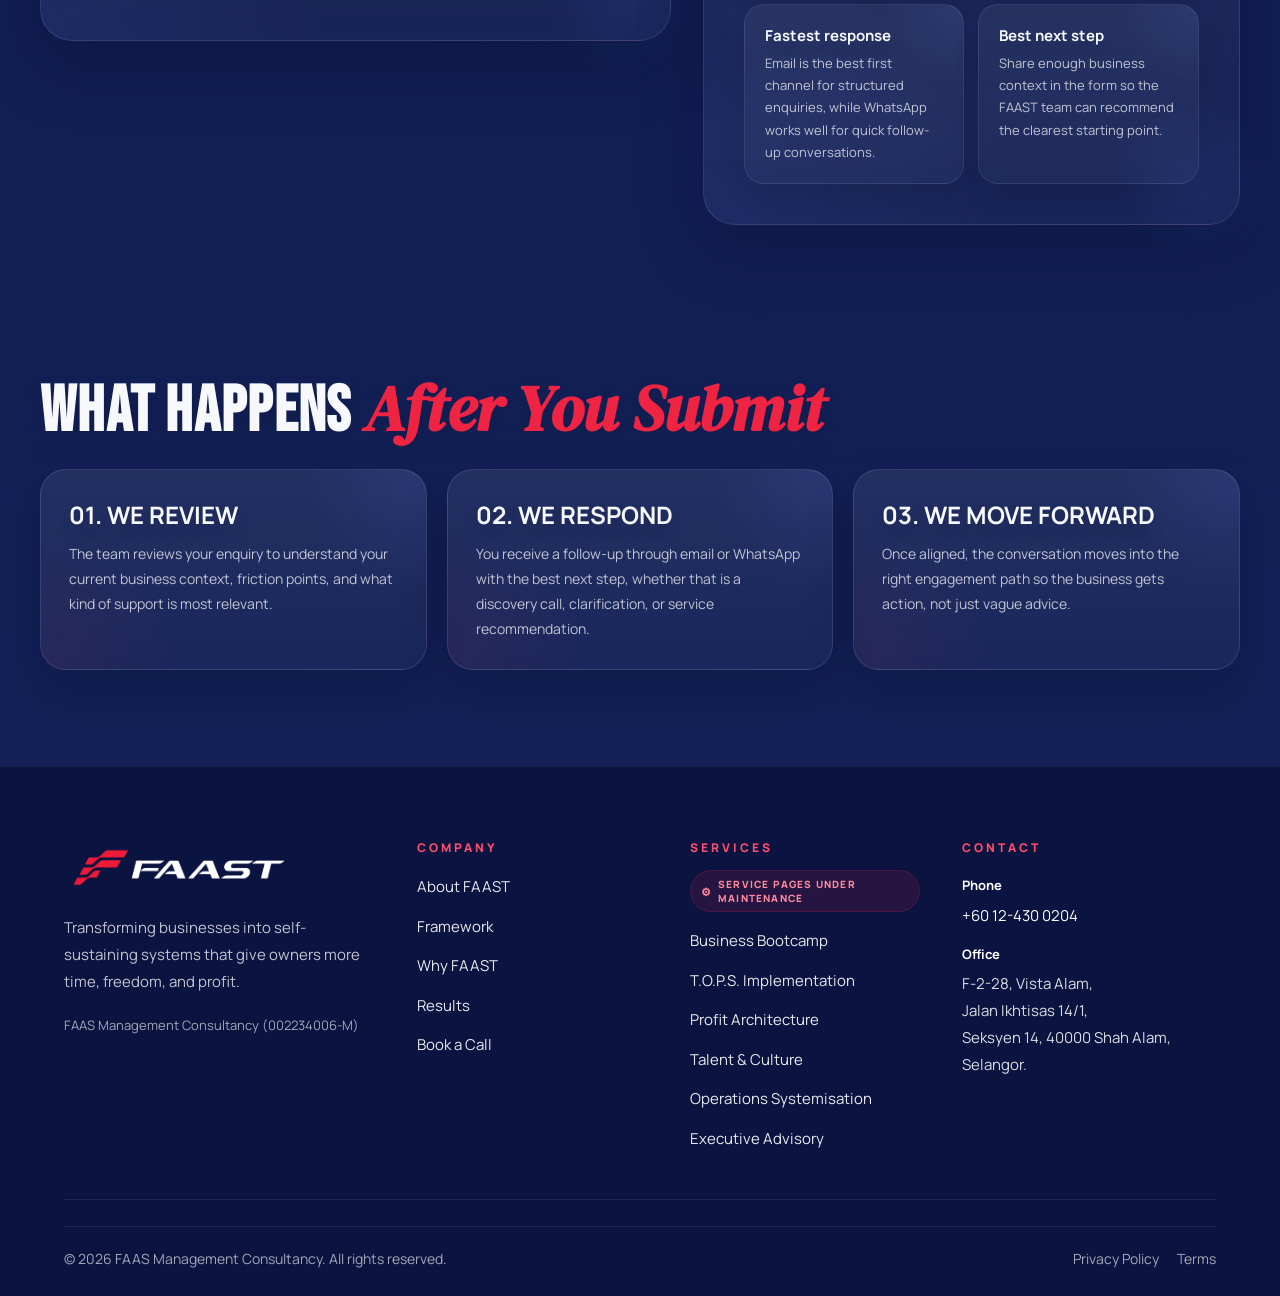
==== commit 368621de: "up" ====
--- a/contact.html
+++ b/contact.html
@@ -265,6 +265,17 @@
     .form-stack{display:flex;flex-direction:column;gap:16px}
     .field-grid{display:grid;grid-template-columns:1fr 1fr;gap:16px}
 
+    .phone-group{
+      display:grid;
+      grid-template-columns:minmax(150px,190px) 1fr;
+      gap:12px;
+      align-items:stretch
+    }
+
+    .country-select{
+      z-index:8;
+    }
+
     .field-label{
       display:block;
       margin-bottom:8px;
@@ -313,6 +324,25 @@
       resize:vertical;
       line-height:1.7;
       min-height:160px
+    }
+
+    .field-input.is-invalid,
+    .field-textarea.is-invalid,
+    .custom-select.is-invalid .custom-select-trigger{
+      border-color:rgba(239,36,66,.55) !important;
+      box-shadow:0 0 0 4px rgba(239,36,66,.14) !important;
+    }
+
+    .field-error{
+      display:none;
+      margin-top:8px;
+      font-size:12px;
+      line-height:1.5;
+      color:#ff9fb0;
+    }
+
+    .field-error.show{
+      display:block;
     }
 
     .submit-btn{
@@ -519,6 +549,7 @@
 
     @media (max-width:900px){
       .services-grid,.services-only-links,.faq-grid,.field-grid,.quick-grid{grid-template-columns:1fr}
+      .phone-group{grid-template-columns:1fr}
     }
 
     @media (max-width:768px){
@@ -1220,173 +1251,6 @@
       }
       .success-popup-btn{
         width:100%;
-      }
-    }
-
-
-    @media (max-width:1100px){
-      .hero-grid,
-      .contact-shell{
-        grid-template-columns:1fr !important;
-      }
-
-      .hero-copy .display{
-        max-width:none !important;
-      }
-
-      .hero-side{
-        padding-top:0 !important;
-      }
-    }
-
-    @media (max-width:768px){
-      body{
-        padding-top:82px !important;
-      }
-
-      section,footer{
-        padding:72px 18px !important;
-      }
-
-      .page-hero{
-        padding:34px 18px 18px !important;
-      }
-
-      .hero-card,
-      .contact-card,
-      .info-card{
-        padding:28px 20px !important;
-        border-radius:24px !important;
-      }
-
-      .hero-grid,
-      .contact-shell,
-      .field-grid,
-      .quick-grid,
-      .faq-grid{
-        grid-template-columns:1fr !important;
-        gap:18px !important;
-      }
-
-      .hero-copy .display{
-        font-size:clamp(40px,12.5vw,64px) !important;
-        line-height:.94 !important;
-        max-width:none !important;
-      }
-
-      .hero-copy .lead,
-      .lead{
-        font-size:15px !important;
-        line-height:1.75 !important;
-      }
-
-      .hero-badges{
-        gap:8px !important;
-      }
-
-      .badge{
-        width:100%;
-        justify-content:center;
-        text-align:center;
-      }
-
-      .contact-header{
-        margin-bottom:22px !important;
-      }
-
-      .field-input,
-      .field-select,
-      .field-textarea,
-      .custom-select-trigger{
-        min-height:52px;
-        font-size:14px !important;
-      }
-
-      .field-textarea{
-        min-height:150px !important;
-      }
-
-      .submit-btn{
-        min-height:54px;
-      }
-
-      .info-item,
-      .quick-card,
-      .faq-card,
-      .hero-side-card{
-        padding:18px !important;
-        border-radius:20px !important;
-      }
-
-      .faq-card h3{
-        font-size:22px !important;
-      }
-
-      .success-popup{
-        padding:18px !important;
-      }
-
-      .success-popup-card{
-        width:min(100%, 420px) !important;
-      }
-    }
-
-    @media (max-width:560px){
-      .breadcrumb{
-        flex-wrap:wrap;
-        gap:6px;
-      }
-
-      .display{
-        font-size:clamp(36px,12vw,52px) !important;
-      }
-
-      .h1{
-        font-size:clamp(30px,11vw,42px) !important;
-      }
-
-      .section-tag{
-        font-size:10px !important;
-        letter-spacing:.22em !important;
-      }
-
-      .hero-card,
-      .contact-card,
-      .info-card{
-        padding:24px 16px !important;
-      }
-
-      .hero-side,
-      .info-stack,
-      .form-stack,
-      .quick-grid,
-      .faq-grid{
-        gap:14px !important;
-      }
-
-      .info-item{
-        gap:12px !important;
-      }
-
-      .info-icon{
-        width:38px !important;
-        height:38px !important;
-        border-radius:12px !important;
-        font-size:16px !important;
-      }
-
-      .custom-select-menu{
-        border-radius:16px !important;
-      }
-
-      .custom-select-option{
-        border-radius:12px !important;
-        padding:11px 12px !important;
-      }
-
-      .submit-note{
-        font-size:10px !important;
-        line-height:1.7 !important;
       }
     }
 
@@ -1446,6 +1310,7 @@
                 <div>
                   <label class="field-label" for="f-name">Full Name</label>
                   <input class="field-input" id="f-name" type="text" placeholder="Your full name">
+                  <div class="field-error" id="err-name">Name must contain letters only.</div>
                 </div>
                 <div>
                   <label class="field-label" for="f-company">Company / Brand</label>
@@ -1457,10 +1322,35 @@
                 <div>
                   <label class="field-label" for="f-email">Email Address</label>
                   <input class="field-input" id="f-email" type="email" placeholder="you@company.com">
+                  <div class="field-error" id="err-email">Enter a valid email address.</div>
                 </div>
                 <div>
                   <label class="field-label" for="f-phone">Phone / WhatsApp</label>
-                  <input class="field-input" id="f-phone" type="text" placeholder="+60 ...">
+                  <div class="phone-group">
+                    <div class="custom-select country-select" data-select>
+                      <button class="custom-select-trigger" type="button" aria-haspopup="listbox" aria-expanded="false">
+                        <span class="custom-select-value">+60 Malaysia</span>
+                        <span class="custom-select-arrow" aria-hidden="true"></span>
+                      </button>
+                      <div class="custom-select-menu" role="listbox">
+                        <button class="custom-select-option is-selected" type="button" data-value="+60" data-label="+60 Malaysia">+60 Malaysia</button>
+                        <button class="custom-select-option" type="button" data-value="+65" data-label="+65 Singapore">+65 Singapore</button>
+                        <button class="custom-select-option" type="button" data-value="+62" data-label="+62 Indonesia">+62 Indonesia</button>
+                        <button class="custom-select-option" type="button" data-value="+66" data-label="+66 Thailand">+66 Thailand</button>
+                        <button class="custom-select-option" type="button" data-value="+63" data-label="+63 Philippines">+63 Philippines</button>
+                        <button class="custom-select-option" type="button" data-value="+673" data-label="+673 Brunei">+673 Brunei</button>
+                        <button class="custom-select-option" type="button" data-value="+84" data-label="+84 Vietnam">+84 Vietnam</button>
+                        <button class="custom-select-option" type="button" data-value="+91" data-label="+91 India">+91 India</button>
+                        <button class="custom-select-option" type="button" data-value="+61" data-label="+61 Australia">+61 Australia</button>
+                        <button class="custom-select-option" type="button" data-value="+44" data-label="+44 United Kingdom">+44 United Kingdom</button>
+                      </div>
+                      <input type="hidden" id="f-country-code" value="+60">
+                    </div>
+                    <div>
+                      <input class="field-input" id="f-phone" type="tel" inputmode="numeric" placeholder="Phone number only">
+                      <div class="field-error" id="err-phone">Phone number must contain digits only.</div>
+                    </div>
+                  </div>
                 </div>
               </div>
 
@@ -1522,6 +1412,7 @@
                   F-2-28, Vista Alam, Jalan Ikhtisas 14/1,<br>
                   Seksyen 14, 40000 Shah Alam,<br>
                   Selangor.
+                  <br><br>
 </div>
               </div>
             </div>
@@ -1587,15 +1478,33 @@
   document.getElementById('f-company').value = '';
   document.getElementById('f-email').value = '';
   document.getElementById('f-phone').value = '';
+  document.getElementById('f-country-code').value = '+60';
   document.getElementById('f-stage').value = '';
+
+  document.querySelectorAll('.field-error').forEach(el => el.classList.remove('show'));
+  document.querySelectorAll('.is-invalid').forEach(el => el.classList.remove('is-invalid'));
 
   document.querySelectorAll('[data-select]').forEach(select => {
     const valueEl = select.querySelector('.custom-select-value');
     const options = select.querySelectorAll('.custom-select-option');
-    if (valueEl) valueEl.textContent = 'Select stage';
+    const hidden = select.querySelector('input[type="hidden"]');
+    const isCountry = select.classList.contains('country-select');
+
+    if (isCountry) {
+      if (valueEl) valueEl.textContent = '+60 Malaysia';
+      if (hidden) hidden.value = '+60';
+    } else {
+      if (valueEl) valueEl.textContent = 'Select stage';
+      if (hidden) hidden.value = '';
+    }
+
     options.forEach((opt, index) => {
       opt.classList.toggle('is-selected', index === 0);
     });
+
+    select.classList.remove('open', 'is-invalid');
+    const trigger = select.querySelector('.custom-select-trigger');
+    if (trigger) trigger.setAttribute('aria-expanded', 'false');
   });
 }
 
@@ -1603,14 +1512,49 @@
   const name = document.getElementById('f-name').value.trim();
   const company = document.getElementById('f-company').value.trim();
   const email = document.getElementById('f-email').value.trim();
+  const countryCode = document.getElementById('f-country-code').value.trim();
   const phone = document.getElementById('f-phone').value.trim();
   const stage = document.getElementById('f-stage').value;
   const submitBtn = document.getElementById('submitBtn');
 
-  if (!name || !email) {
-    alert('Please fill in Full Name and Email Address.');
-    return;
+  const nameInput = document.getElementById('f-name');
+  const emailInput = document.getElementById('f-email');
+  const phoneInput = document.getElementById('f-phone');
+  const countrySelect = document.querySelector('.country-select');
+
+  const errName = document.getElementById('err-name');
+  const errEmail = document.getElementById('err-email');
+  const errPhone = document.getElementById('err-phone');
+
+  [nameInput, emailInput, phoneInput].forEach(el => el.classList.remove('is-invalid'));
+  if (countrySelect) countrySelect.classList.remove('is-invalid');
+  document.querySelectorAll('.field-error').forEach(el => el.classList.remove('show'));
+
+  const nameOk = /^[A-Za-z\s]+$/.test(name);
+  const emailOk = /^[^\s@]+@[^\s@]+\.[^\s@]+$/.test(email);
+  const phoneOk = /^\d+$/.test(phone);
+
+  let hasError = false;
+
+  if (!name || !nameOk) {
+    nameInput.classList.add('is-invalid');
+    errName.classList.add('show');
+    hasError = true;
   }
+
+  if (!email || !emailOk) {
+    emailInput.classList.add('is-invalid');
+    errEmail.classList.add('show');
+    hasError = true;
+  }
+
+  if (!phone || !phoneOk) {
+    phoneInput.classList.add('is-invalid');
+    errPhone.classList.add('show');
+    hasError = true;
+  }
+
+  if (hasError) return;
 
   submitBtn.disabled = true;
   submitBtn.textContent = 'Submitting...';
@@ -1618,7 +1562,7 @@
   document.getElementById('gs-name').value = name;
   document.getElementById('gs-company').value = company;
   document.getElementById('gs-email').value = email;
-  document.getElementById('gs-phone').value = phone;
+  document.getElementById('gs-phone').value = `${countryCode}${phone}`;
   document.getElementById('gs-stage').value = stage;
   document.getElementById('gs-page').value = window.location.href;
   document.getElementById('gs-submittedAt').value = new Date().toISOString();
@@ -1671,6 +1615,7 @@
 
         trigger.addEventListener('click', function(e){
           e.preventDefault();
+          select.classList.remove('is-invalid');
           const isOpen = select.classList.contains('open');
           closeAll(select);
           select.classList.toggle('open', !isOpen);
@@ -1681,7 +1626,7 @@
           option.addEventListener('click', function(e){
             e.preventDefault();
             const value = option.getAttribute('data-value') || '';
-            const label = option.textContent.trim();
+            const label = option.getAttribute('data-label') || option.textContent.trim();
             valueEl.textContent = label;
             hidden.value = value;
             options.forEach(o => o.classList.remove('is-selected'));
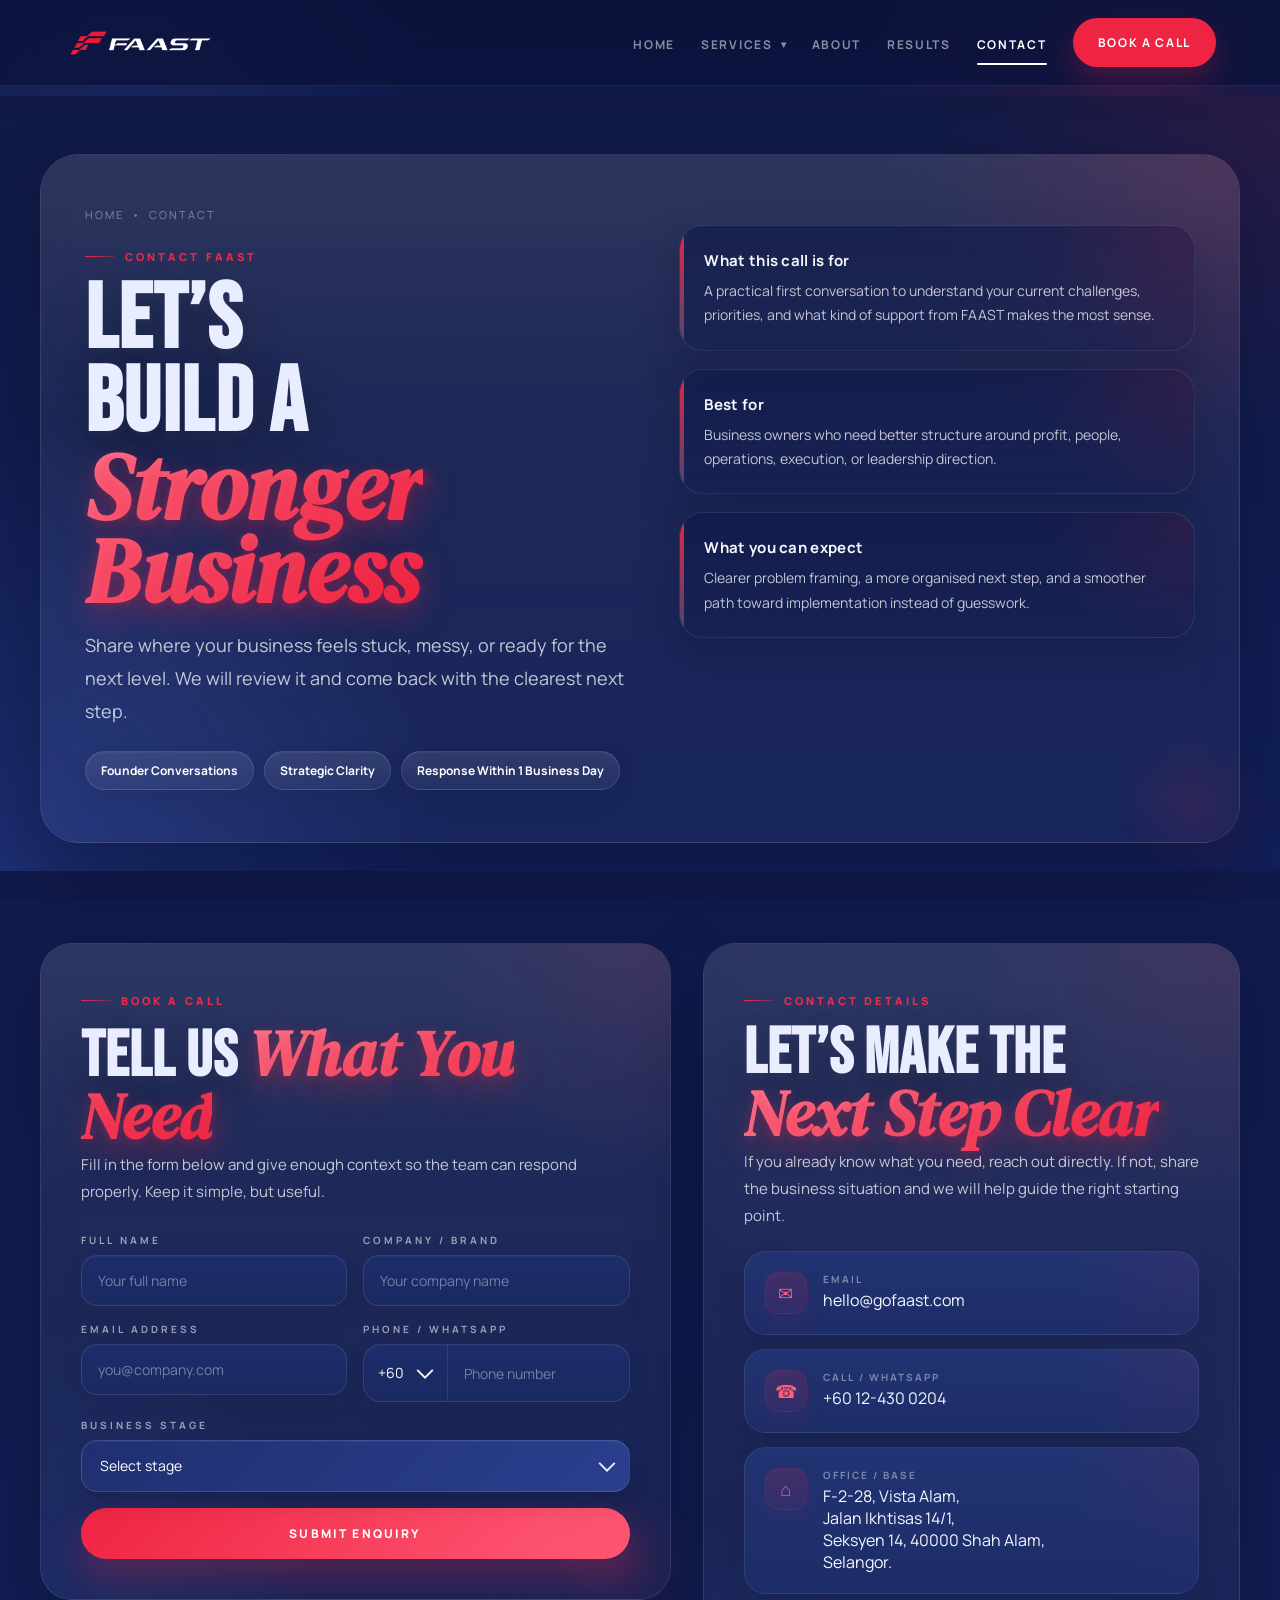
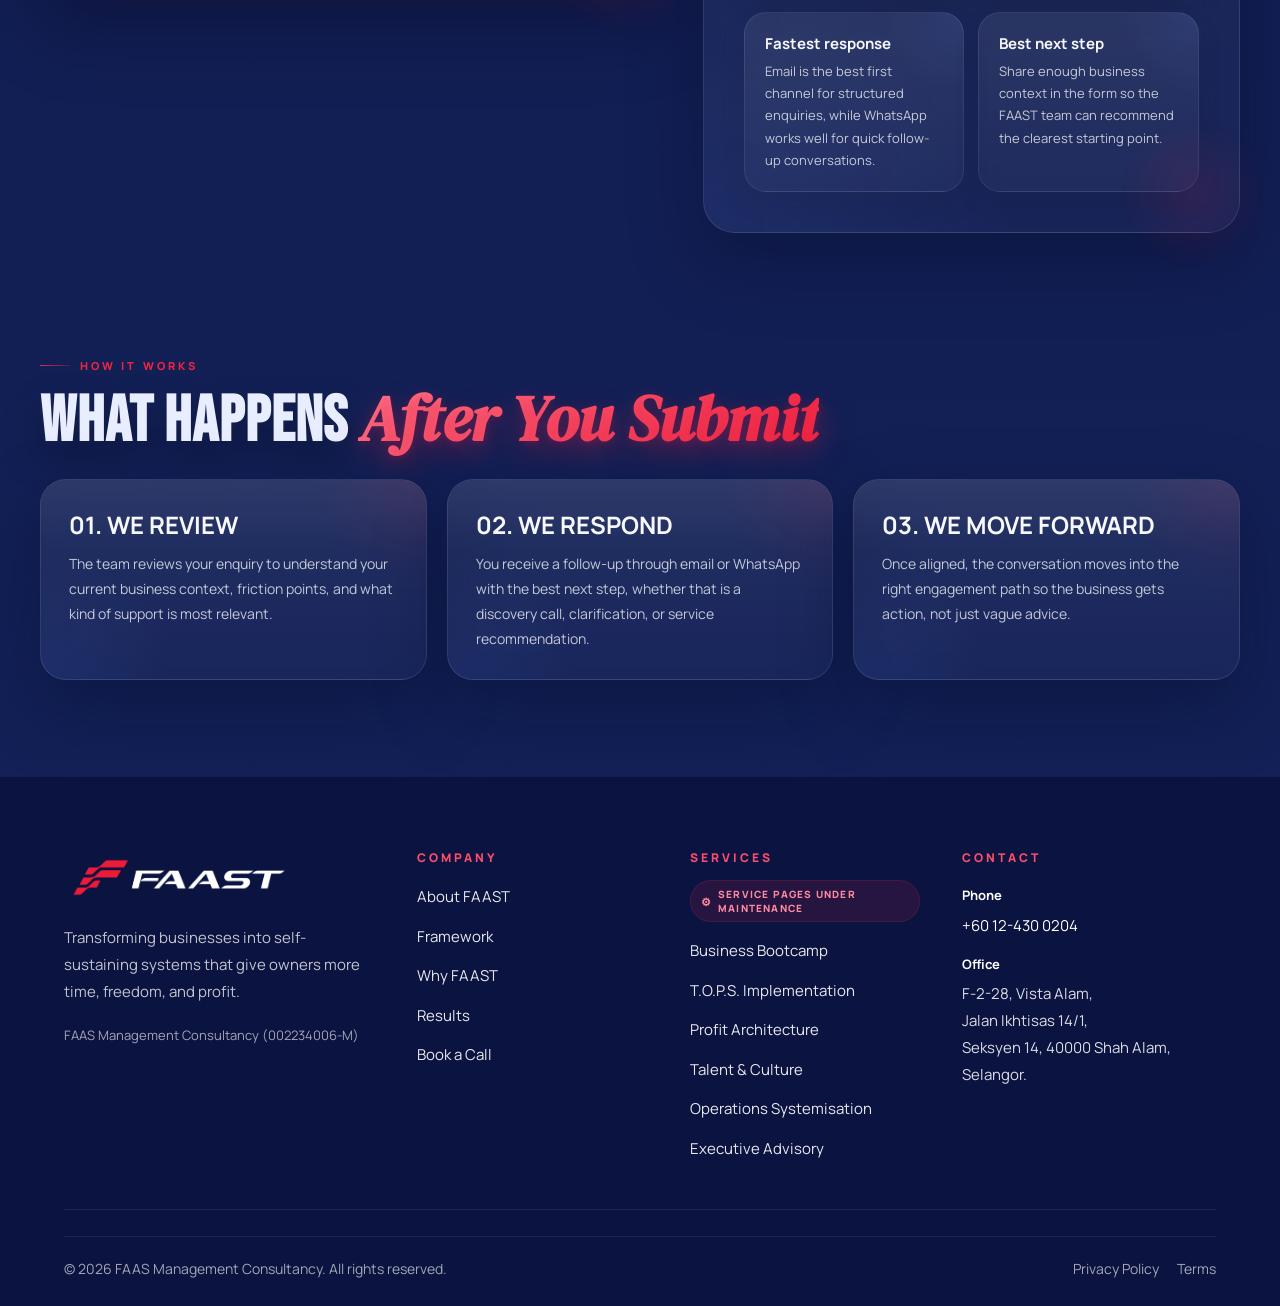
==== commit 3fcaabeb: "UP" ====
--- a/contact.html
+++ b/contact.html
@@ -1,66 +1,54 @@
 <!DOCTYPE html>
 <html lang="en">
 <head>
-
-  <!-- BASIC -->
   <meta charset="UTF-8" />
   <meta name="viewport" content="width=device-width, initial-scale=1.0" />
-
-  <!-- TITLE -->
   <title>Contact | FAAS Management Consultancy</title>
 
-  <!-- SEO -->
   <meta name="description" content="Contact FAAST Management Consultancy. Get clarity and structure for your business growth across Talent, Operation, and Profit.">
   <meta name="keywords" content="FAAST, business consultancy Malaysia, KPI, KFI, business growth, Shah Alam consultancy">
   <meta name="author" content="FAAS Management Consultancy">
 
-  <!-- FAVICON -->
   <link rel="icon" href="/gofaast-site/images/faast-icon.png" type="image/png">
   <link rel="shortcut icon" href="/gofaast-site/images/faast-icon.png" type="image/png">
   <link rel="apple-touch-icon" href="/gofaast-site/images/faast-icon.png">
 
-  <!-- THEME COLOR -->
   <meta name="theme-color" content="#0b1440">
-
-  <!-- OPEN GRAPH -->
   <meta property="og:title" content="Contact FAAST Consultancy">
   <meta property="og:description" content="Build structured, scalable and sustainable business systems with FAAST.">
   <meta property="og:image" content="images/faast-icon.png">
   <meta property="og:type" content="website">
 
-  <!-- FONTS -->
   <link rel="preconnect" href="https://fonts.googleapis.com">
   <link rel="preconnect" href="https://fonts.gstatic.com" crossorigin>
   <link href="https://fonts.googleapis.com/css2?family=Bebas+Neue&family=Manrope:wght@300;400;500;600;700;800&family=DM+Serif+Display:ital@0;1&display=swap" rel="stylesheet">
-
-  <!-- GLOBAL CSS -->
   <link rel="stylesheet" href="shared-layout.css">
+
   <style>
     :root{
-      --bg:#111c4e;
-      --bg2:#162664;
-      --surface:#1b2b69;
-      --surface2:#213372;
-      --surface3:#1f2f70;
       --text:#f7f8fc;
-      --muted:rgba(255,255,255,.72);
-      --muted2:rgba(255,255,255,.52);
+      --muted:rgba(255,255,255,.74);
+      --muted-soft:rgba(255,255,255,.54);
       --red:#ef2442;
-      --red2:#ff4a67;
-      --stroke:rgba(255,255,255,.08);
-      --shadow:0 18px 46px rgba(3,8,30,.22);
-      --radius:24px;
+      --red-soft:#ff5d77;
+      --line:rgba(255,255,255,.10);
+      --line-strong:rgba(255,255,255,.16);
+      --card-top:rgba(255,255,255,.075);
+      --card-bottom:rgba(255,255,255,.028);
+      --shadow-main:0 28px 70px rgba(2,8,32,.34);
+      --shadow-soft:0 18px 44px rgba(3,8,30,.22);
       --container:1200px;
     }
 
     *{box-sizing:border-box;margin:0;padding:0}
     html{scroll-behavior:smooth}
+
     body{
       font-family:'Manrope',sans-serif;
       background:linear-gradient(180deg,#101a49 0%,#13225b 100%);
       color:var(--text);
       overflow-x:hidden;
-      padding-top:96px
+      padding-top:96px;
     }
 
     body::before{
@@ -70,9 +58,9 @@
       pointer-events:none;
       z-index:-2;
       background:
-        radial-gradient(circle at 12% 18%, rgba(95,130,255,.14), transparent 22%),
-        radial-gradient(circle at 84% 14%, rgba(239,36,66,.10), transparent 20%),
-        radial-gradient(circle at 72% 72%, rgba(156,111,255,.10), transparent 18%),
+        radial-gradient(circle at 10% 18%, rgba(95,130,255,.16), transparent 22%),
+        radial-gradient(circle at 88% 14%, rgba(239,36,66,.12), transparent 20%),
+        radial-gradient(circle at 75% 72%, rgba(156,111,255,.10), transparent 18%),
         linear-gradient(180deg,#0f1a4b 0%,#13225b 46%,#101a49 100%);
     }
 
@@ -85,9 +73,8 @@
       opacity:.18;
       background-image:radial-gradient(rgba(255,255,255,.42) .6px, transparent .6px);
       background-size:26px 26px;
-      mask-image:linear-gradient(180deg,rgba(0,0,0,.32),transparent 85%);
-    }
-
+      mask-image:linear-gradient(180deg,rgba(0,0,0,.36),transparent 85%);
+    }
 
     a{text-decoration:none;color:inherit}
     section,footer{padding:96px 24px}
@@ -102,74 +89,94 @@
       font-weight:800;
       letter-spacing:.28em;
       text-transform:uppercase;
-      margin-bottom:16px
-    }
-
-    .section-tag:before{
+      margin-bottom:16px;
+    }
+
+    .section-tag::before{
       content:"";
       width:30px;
       height:1px;
-      background:var(--red)
-    }
-
-    .display,.h1,.h2,.h3,.bebas{
+      background:linear-gradient(90deg,var(--red),rgba(239,36,66,.25));
+    }
+
+    .display,.h1{
       font-family:'Bebas Neue',sans-serif;
-      letter-spacing:.02em
+      letter-spacing:.02em;
     }
 
     .display{font-size:clamp(52px,7.2vw,98px);line-height:.9}
     .h1{font-size:clamp(40px,5vw,72px);line-height:.95}
-    .h2{font-size:clamp(34px,4vw,60px);line-height:.95}
     .lead{font-size:18px;line-height:1.85;color:var(--muted)}
     .text{font-size:15px;line-height:1.8;color:var(--muted)}
     .serif{font-family:'DM Serif Display',serif;font-style:italic;letter-spacing:0}
 
-    .card{
-      background:linear-gradient(180deg,rgba(255,255,255,.05),rgba(255,255,255,.025));
-      border:1px solid var(--stroke);
-      border-radius:var(--radius);
-      box-shadow:var(--shadow)
-    }
-
     .page-hero{
       padding:58px 24px 28px;
       background:
-        radial-gradient(circle at top right, rgba(239,36,66,.10), transparent 24%),
-        radial-gradient(circle at bottom left, rgba(95,130,255,.12), transparent 30%),
-        linear-gradient(180deg,#101a46 0%, #122059 100%)
+        radial-gradient(circle at top right, rgba(239,36,66,.11), transparent 24%),
+        radial-gradient(circle at bottom left, rgba(95,130,255,.14), transparent 30%),
+        linear-gradient(180deg,#101a46 0%, #122059 100%);
+    }
+
+    .hero-card,
+    .contact-card,
+    .info-card,
+    .faq-card{
+      position:relative;
+      overflow:visible;
+      border:1px solid var(--line);
+      background:
+        radial-gradient(circle at top right, rgba(239,36,66,.09), transparent 26%),
+        radial-gradient(circle at bottom left, rgba(95,130,255,.09), transparent 30%),
+        linear-gradient(180deg,var(--card-top),var(--card-bottom));
+      box-shadow:var(--shadow-main);
+      backdrop-filter:blur(14px);
+      -webkit-backdrop-filter:blur(14px);
+    }
+
+    .hero-card::before,
+    .contact-card::before,
+    .info-card::before,
+    .faq-card::before{
+      content:"";
+      position:absolute;
+      inset:0;
+      border-radius:inherit;
+      pointer-events:none;
+      background:linear-gradient(180deg,rgba(255,255,255,.05),rgba(255,255,255,0) 36%);
+    }
+
+    .hero-card::after,
+    .contact-card::after,
+    .info-card::after{
+      content:"";
+      position:absolute;
+      right:-36px;
+      bottom:-42px;
+      width:160px;
+      height:160px;
+      border-radius:50%;
+      pointer-events:none;
+      background:radial-gradient(circle, rgba(239,36,66,.14), transparent 68%);
+      filter:blur(2px);
+      opacity:.75;
     }
 
     .hero-card{
       padding:52px 44px;
       border-radius:38px;
-      position:relative;
-      overflow:hidden;
-      background:
-        radial-gradient(circle at top right, rgba(239,36,66,.12), transparent 24%),
-        radial-gradient(circle at left bottom, rgba(95,130,255,.14), transparent 30%),
-        linear-gradient(180deg, rgba(255,255,255,.065), rgba(255,255,255,.03));
-      border:1px solid rgba(255,255,255,.10);
-      box-shadow:0 34px 88px rgba(3,8,30,.30);
-      backdrop-filter:blur(12px);
-    }
-
-    .hero-card::before,
-    .contact-card::before,
-    .info-card::before{
-      content:"";
-      position:absolute;
-      inset:0;
-      pointer-events:none;
-      border-radius:inherit;
-      background:linear-gradient(180deg, rgba(255,255,255,.03), rgba(255,255,255,0));
-      opacity:.9;
+    }
+
+    .contact-card,.info-card{
+      padding:40px;
+      border-radius:32px;
     }
 
     .hero-grid{
       display:grid;
       grid-template-columns:minmax(0,1.04fr) minmax(320px,.96fr);
       gap:36px;
-      align-items:start
+      align-items:start;
     }
 
     .breadcrumb{
@@ -180,40 +187,51 @@
       letter-spacing:.18em;
       text-transform:uppercase;
       color:rgba(255,255,255,.42);
-      margin-bottom:18px
-    }
-
-    .breadcrumb a{color:rgba(255,255,255,.42)}
+      margin-bottom:18px;
+    }
+
     .breadcrumb a:hover{color:#fff}
+
     .hero-copy .display{
       max-width:7.2ch;
       margin-bottom:12px;
-      font-size:clamp(52px,7.2vw,98px);
-      line-height:.9;
-      color:#fff;
+      color:#e8edff;
       text-shadow:
-        0 18px 40px rgba(0,0,0,.25),
-        0 4px 12px rgba(0,0,0,.18);
+        0 18px 42px rgba(0,0,0,.30),
+        0 4px 10px rgba(255,255,255,.04);
+      letter-spacing:.015em;
+    }
+
+    .hero-copy .display .serif{
+      display:inline-block;
+      background:linear-gradient(135deg,#ff7a90,#ef2442);
+      -webkit-background-clip:text;
+      -webkit-text-fill-color:transparent;
+      background-clip:text;
+      text-shadow:
+        0 12px 30px rgba(239,36,66,.35),
+        0 2px 8px rgba(239,36,66,.25);
     }
 
     .hero-badges{
       display:flex;
       flex-wrap:wrap;
       gap:10px;
-      margin-top:22px
+      margin-top:22px;
     }
 
     .badge{
       display:inline-flex;
       align-items:center;
       gap:8px;
-      padding:9px 14px;
+      padding:10px 15px;
       border-radius:999px;
-      background:rgba(255,255,255,.06);
-      border:1px solid rgba(255,255,255,.08);
+      background:linear-gradient(180deg,rgba(255,255,255,.10),rgba(255,255,255,.05));
+      border:1px solid rgba(255,255,255,.11);
       color:#fff;
       font-size:12px;
-      font-weight:700
+      font-weight:700;
+      box-shadow:inset 0 1px 0 rgba(255,255,255,.04), 0 10px 24px rgba(0,0,0,.08);
     }
 
     .hero-side{
@@ -228,16 +246,40 @@
       border-radius:24px;
       background:
         radial-gradient(circle at top right, rgba(239,36,66,.10), transparent 28%),
-        linear-gradient(180deg, rgba(15,24,72,.54), rgba(15,24,72,.34));
+        linear-gradient(180deg, rgba(15,24,72,.60), rgba(15,24,72,.36));
       border:1px solid rgba(255,255,255,.09);
-      box-shadow:0 18px 44px rgba(3,8,30,.18);
-      transition:transform .25s ease, border-color .25s ease, box-shadow .25s ease, background .25s ease;
+      box-shadow:var(--shadow-soft);
       position:relative;
       overflow:hidden;
-    }
-
-    .hero-side-card h4{font-size:15px;margin-bottom:8px}
-    .hero-side-card p{font-size:14px;line-height:1.7;color:var(--muted)}
+      transition:transform .28s ease, border-color .28s ease, box-shadow .28s ease;
+    }
+
+    .hero-side-card:hover{
+      transform:translateY(-4px);
+      border-color:rgba(255,255,255,.14);
+      box-shadow:0 22px 52px rgba(3,8,30,.24);
+    }
+
+    .hero-side-card::before{
+      content:"";
+      position:absolute;
+      inset:0 auto 0 0;
+      width:4px;
+      border-radius:999px;
+      background:linear-gradient(180deg,#ef2442,rgba(255,255,255,.18));
+    }
+
+    .hero-side-card h4{
+      font-size:15px;
+      margin-bottom:8px;
+      letter-spacing:.02em;
+    }
+
+    .hero-side-card p{
+      font-size:14px;
+      line-height:1.74;
+      color:var(--muted);
+    }
 
     .contact-section{padding-top:72px}
 
@@ -245,36 +287,13 @@
       display:grid;
       grid-template-columns:minmax(0,1.08fr) minmax(320px,.92fr);
       gap:32px;
-      align-items:start
-    }
-
-    .contact-card,.info-card{
-      position:relative;
-      padding:40px;
-      border-radius:32px;
-      background:
-        radial-gradient(circle at top right, rgba(239,36,66,.09), transparent 26%),
-        radial-gradient(circle at bottom left, rgba(95,130,255,.08), transparent 30%),
-        linear-gradient(180deg, rgba(255,255,255,.06), rgba(255,255,255,.026));
-      border:1px solid rgba(255,255,255,.10);
-      box-shadow:0 24px 64px rgba(3,8,30,.25);
-      backdrop-filter:blur(12px);
-    }
-
-    .contact-header{margin-bottom:26px}
-    .form-stack{display:flex;flex-direction:column;gap:16px}
-    .field-grid{display:grid;grid-template-columns:1fr 1fr;gap:16px}
-
-    .phone-group{
-      display:grid;
-      grid-template-columns:minmax(150px,190px) 1fr;
-      gap:12px;
-      align-items:stretch
-    }
-
-    .country-select{
-      z-index:8;
-    }
+      align-items:start;
+      overflow:visible;
+    }
+
+    .contact-header{margin-bottom:28px}
+    .form-stack{display:flex;flex-direction:column;gap:16px;overflow:visible}
+    .field-grid{display:grid;grid-template-columns:1fr 1fr;gap:16px;overflow:visible}
 
     .field-label{
       display:block;
@@ -282,15 +301,13 @@
       font-size:10px;
       letter-spacing:3px;
       text-transform:uppercase;
-      color:rgba(255,255,255,.52);
-      font-weight:700
-    }
-
-    .field-input,
-    .field-select,
-    .field-textarea{
+      color:rgba(255,255,255,.56);
+      font-weight:700;
+    }
+
+    .field-input{
       width:100%;
-      background:linear-gradient(180deg,#1d2d6c,#1b2a66);
+      background:linear-gradient(180deg,#1d2d6c,#1a295f);
       border:1px solid rgba(255,255,255,.10);
       border-radius:16px;
       padding:15px 16px;
@@ -298,347 +315,153 @@
       font-family:'Manrope',sans-serif;
       font-size:14px;
       outline:none;
-      transition:border-color .2s ease, transform .2s ease, background .2s ease, box-shadow .2s ease;
-      box-shadow:inset 0 1px 0 rgba(255,255,255,.03);
-    }
-
-    .field-input::placeholder,
-    .field-textarea::placeholder{
-      color:rgba(255,255,255,.42)
-    }
-
-    .field-input:hover,
-    .field-select:hover,
-    .field-textarea:hover{
-      border-color:rgba(255,255,255,.16)
-    }
-
-    .field-input:focus,
-    .field-select:focus,
-    .field-textarea:focus{
-      border-color:rgba(255,255,255,.18);
-      transform:translateY(-1px)
-    }
-
-    .field-textarea{
-      resize:vertical;
-      line-height:1.7;
-      min-height:160px
-    }
-
-    .field-input.is-invalid,
-    .field-textarea.is-invalid,
-    .custom-select.is-invalid .custom-select-trigger{
-      border-color:rgba(239,36,66,.55) !important;
-      box-shadow:0 0 0 4px rgba(239,36,66,.14) !important;
-    }
-
-    .field-error{
-      display:none;
-      margin-top:8px;
-      font-size:12px;
-      line-height:1.5;
-      color:#ff9fb0;
-    }
-
-    .field-error.show{
+      transition:border-color .22s ease, transform .22s ease, box-shadow .22s ease, background .22s ease;
+      box-shadow:inset 0 1px 0 rgba(255,255,255,.03), 0 10px 24px rgba(0,0,0,.07);
+    }
+
+    .field-input::placeholder{color:rgba(255,255,255,.40)}
+
+    .field-input:hover{
+      border-color:rgba(255,255,255,.16);
+    }
+
+    .field-input:focus{
+      border-color:rgba(255,255,255,.20);
+      transform:translateY(-1px);
+      box-shadow:
+        0 0 0 4px rgba(95,130,255,.16),
+        0 14px 30px rgba(8,18,60,.14);
+      background:linear-gradient(180deg,#213172,#1b2b62);
+    }
+
+    .phone-inline-wrap{
+      display:flex;
+      align-items:stretch;
+      width:100%;
+      border:1px solid rgba(255,255,255,.10);
+      border-radius:18px;
+      background:linear-gradient(180deg,#1d2d6c,#1a295f);
+      box-shadow:inset 0 1px 0 rgba(255,255,255,.03), 0 10px 24px rgba(0,0,0,.07);
+      position:relative;
+      z-index:20;
+      overflow:visible;
+      transition:border-color .22s ease, box-shadow .22s ease;
+    }
+
+    .phone-inline-wrap:focus-within{
+      border-color:rgba(255,255,255,.20);
+      box-shadow:
+        0 0 0 4px rgba(95,130,255,.16),
+        0 14px 30px rgba(8,18,60,.14);
+    }
+
+    .custom-select.country-inline-select{
+      flex:0 0 auto;
+      width:auto !important;
+      position:relative;
+      z-index:99999 !important;
+    }
+
+    .custom-select.country-inline-select .custom-select-trigger{
+      width:auto !important;
+      min-width:84px;
+      max-width:none;
+      height:100%;
+      min-height:56px;
+      padding:0 34px 0 14px;
+      border:none;
+      border-right:1px solid rgba(255,255,255,.10);
+      border-radius:18px 0 0 18px;
+      background:transparent;
+      box-shadow:none;
+      font-size:14px;
+      white-space:nowrap;
+      color:#fff;
+    }
+
+    .custom-select.country-inline-select .custom-select-value{
+      display:inline-block;
+      padding-right:0;
+    }
+
+    .phone-inline-input{
+      flex:1 1 auto;
+      min-width:0;
+      width:100%;
+      min-height:56px;
+      border:none;
+      border-radius:0 18px 18px 0;
+      background:transparent;
+      box-shadow:none;
       display:block;
+      position:relative;
+      z-index:1;
+      padding:0 16px;
+      color:#fff;
+      pointer-events:auto;
+    }
+
+    .phone-inline-input:focus{
+      transform:none;
+      box-shadow:none;
+    }
+
+    .custom-select.country-inline-select .custom-select-trigger:hover,
+    .custom-select.country-inline-select.open .custom-select-trigger,
+    .custom-select.country-inline-select .custom-select-trigger:focus{
+      border-color:transparent;
+      box-shadow:none;
+      transform:none;
+    }
+
+    .custom-select.country-inline-select.open{
+      z-index:100000 !important;
+    }
+
+    .custom-select.country-inline-select .custom-select-menu{
+      position:absolute;
+      top:calc(100% + 10px);
+      left:0;
+      right:auto;
+      min-width:210px;
+      max-width:230px;
+      z-index:100001 !important;
+    }
+
+    .custom-select:not(.country-inline-select){
+      z-index:10 !important;
+    }
+
+    .custom-select:not(.country-inline-select).open{
+      z-index:20 !important;
+    }
+
+    .custom-select:not(.country-inline-select) .custom-select-menu{
+      z-index:21 !important;
+    }
+
+    .contact-card,
+    .contact-shell,
+    .form-stack,
+    .field-grid{
+      overflow:visible !important;
     }
 
     .submit-btn{
       width:100%;
       border:none;
       border-radius:999px;
-      background:linear-gradient(135deg,#ef2442,#ff5b77);
+      background:linear-gradient(135deg,#ef2442 0%,#ff5b77 100%);
       color:#fff;
       font-family:'Manrope',sans-serif;
       font-size:12px;
       font-weight:800;
       letter-spacing:.18em;
       text-transform:uppercase;
-      padding:16px 20px;
+      padding:17px 20px;
       cursor:pointer;
-      transition:.24s ease;
-      box-shadow:0 14px 30px rgba(239,36,66,.22)
-    }
-
-    .submit-btn:hover{
-      background:linear-gradient(135deg,#ff4866,#ff5b77);
-      transform:translateY(-1px)
-    }
-
-    .submit-note{
-      font-size:11px;
-      color:rgba(255,255,255,.42);
-      margin-top:12px;
-      text-align:center;
-      letter-spacing:.1em
-    }
-
-    .success-card{
-      display:none;
-      padding:42px;
-      background:rgba(239,36,66,.06);
-      border:1px solid rgba(239,36,66,.18);
-      border-radius:24px;
-      text-align:center
-    }
-
-    .success-card.show{display:block}
-    .success-card h3{margin-bottom:10px}
-    .success-card p{color:var(--muted);line-height:1.8}
-
-    .info-stack{
-      display:flex;
-      flex-direction:column;
-      gap:14px;
-      margin-top:22px
-    }
-
-    .info-item{
-      display:flex;
-      align-items:flex-start;
-      gap:16px;
-      padding:20px;
-      border-radius:20px;
-      background:
-        radial-gradient(circle at top right, rgba(239,36,66,.06), transparent 28%),
-        linear-gradient(180deg,#213372,#1e2d69);
-      border:1px solid rgba(255,255,255,.08);
-      box-shadow:0 12px 26px rgba(0,0,0,.12);
-      transition:transform .22s ease, border-color .22s ease, box-shadow .22s ease;
-    }
-
-    .info-icon{
-      width:42px;
-      height:42px;
-      border-radius:14px;
-      background:rgba(239,36,66,.08);
-      display:flex;
-      align-items:center;
-      justify-content:center;
-      color:var(--red);
-      font-size:18px;
-      flex-shrink:0;
-      border:1px solid rgba(239,36,66,.14)
-    }
-
-    .info-kicker{
-      font-size:10px;
-      letter-spacing:2px;
-      text-transform:uppercase;
-      color:rgba(255,255,255,.42);
-      margin-bottom:3px;
-      font-weight:700
-    }
-
-    .info-item a{color:#fff}
-    .info-item a:hover{opacity:.84}
-
-    .quick-grid{
-      display:grid;
-      grid-template-columns:1fr 1fr;
-      gap:14px;
-      margin-top:18px
-    }
-
-    .quick-card{
-      padding:20px;
-      border-radius:20px;
-      background:
-        radial-gradient(circle at top right, rgba(95,130,255,.10), transparent 28%),
-        linear-gradient(180deg,rgba(255,255,255,.055),rgba(255,255,255,.03));
-      border:1px solid rgba(255,255,255,.08);
-      box-shadow:0 12px 26px rgba(0,0,0,.10);
-    }
-
-    .quick-card h4{font-size:15px;margin-bottom:6px}
-    .quick-card p{font-size:13px;line-height:1.7;color:var(--muted)}
-
-    .faq-section{padding-top:20px}
-
-    .faq-grid{
-      display:grid;
-      grid-template-columns:repeat(3,minmax(0,1fr));
-      gap:20px
-    }
-
-    .faq-card{
-      padding:28px;
-      background:
-        radial-gradient(circle at top right, rgba(95,130,255,.11), transparent 28%),
-        radial-gradient(circle at bottom left, rgba(239,36,66,.07), transparent 32%),
-        linear-gradient(180deg,rgba(255,255,255,.075),rgba(255,255,255,.03));
-      border:1px solid rgba(255,255,255,.11);
-      border-radius:26px;
-      box-shadow:0 20px 48px rgba(3,8,30,.22);
-      transition:transform .24s ease, border-color .24s ease, box-shadow .24s ease
-    }
-
-    .faq-card h3{font-size:24px;margin-bottom:10px}
-    .faq-card p{font-size:14px;line-height:1.8;color:var(--muted)}
-
-
-    .hero-card:hover,
-    .contact-card:hover,
-    .info-card:hover{
-      box-shadow:0 30px 76px rgba(3,8,30,.28);
-    }
-
-    .hero-side-card:hover,
-    .info-item:hover,
-    .faq-card:hover{
-      transform:translateY(-6px);
-      border-color:rgba(255,255,255,.14);
-      box-shadow:0 20px 44px rgba(3,8,30,.18);
-    }
-
-    .hero-side-card::before{
-      content:"";
-      position:absolute;
-      inset:0 auto 0 0;
-      width:4px;
-      border-radius:999px;
-      background:linear-gradient(180deg,#ef2442,rgba(255,255,255,.18));
-      opacity:.86;
-    }
-
-    .breadcrumb{
-      color:rgba(255,255,255,.48);
-      margin-bottom:14px
-    }
-
-    .hero-copy .lead{
-      max-width:640px;
-    }
-
-    .field-input:focus,
-    .field-select:focus,
-    .field-textarea:focus{
-      border-color:rgba(255,255,255,.18);
-      transform:translateY(-1px);
-      box-shadow:0 0 0 4px rgba(95,130,255,.10);
-    }
-
-    .contact-header .h1,
-    .info-card .h1,
-    .faq-section .h1{
-      text-shadow:0 10px 26px rgba(0,0,0,.14);
-    }
-
-    .success-card{
-      background:
-        radial-gradient(circle at top right, rgba(239,36,66,.10), transparent 30%),
-        rgba(239,36,66,.06);
-      border:1px solid rgba(239,36,66,.18);
-      box-shadow:0 18px 44px rgba(239,36,66,.10);
-    }
-
-
-    .reveal{opacity:0;transform:translateY(18px);transition:all .7s ease}
-    .reveal.visible{opacity:1;transform:none}
-    .delay-1{transition-delay:.08s}
-    .delay-2{transition-delay:.16s}
-    .delay-3{transition-delay:.24s}
-    .delay-4{transition-delay:.32s}
-
-    @media (max-width:1100px){
-      .hero-grid,.contact-shell,.footer-grid{grid-template-columns:1fr}
-      .faq-grid{grid-template-columns:1fr 1fr}
-    }
-
-    @media (max-width:900px){
-      .services-grid,.services-only-links,.faq-grid,.field-grid,.quick-grid{grid-template-columns:1fr}
-      .phone-group{grid-template-columns:1fr}
-    }
-
-    @media (max-width:768px){
-      section,footer{padding-left:20px!important;padding-right:20px!important}
-      .hero-card,.contact-card,.info-card{padding:28px 22px;border-radius:24px}
-      .page-hero{padding-top:44px}
-      .display{font-size:clamp(44px,15vw,82px)}
-      .h1{font-size:clamp(34px,12vw,54px)}
-      .hero-copy .display{max-width:none}
-      .hero-side{padding-top:0}
-    }
-
-    @media (max-width:820px){
-      body{padding-top:82px}
-    }
-  
-    /* ===== CONTACT PREMIUM UPGRADE ===== */
-    .hero-card::after,
-    .contact-card::after,
-    .info-card::after,
-    .faq-card::after{
-      content:"";
-      position:absolute;
-      inset:auto -40px -46px auto;
-      width:160px;
-      height:160px;
-      border-radius:50%;
-      pointer-events:none;
-      background:radial-gradient(circle, rgba(239,36,66,.14), transparent 68%);
-      opacity:.65;
-      filter:blur(2px);
-    }
-
-    .hero-card::after{
-      width:220px;
-      height:220px;
-      opacity:.7;
-    }
-
-    .hero-copy .display .serif{
-      display:inline-block;
-      color:var(--red);
-      text-shadow:
-        0 8px 22px rgba(239,36,66,.35),
-        0 2px 6px rgba(239,36,66,.25);
-    }
-
-    .badge{
-      background:rgba(255,255,255,.07);
-      border:1px solid rgba(255,255,255,.09);
-      box-shadow:inset 0 1px 0 rgba(255,255,255,.04);
-    }
-
-    .hero-side-card h4{
-      font-size:15px;
-      margin-bottom:8px;
-      letter-spacing:.02em;
-    }
-
-    .hero-side-card p{
-      font-size:14px;
-      line-height:1.74;
-      color:var(--muted);
-    }
-
-    .hero-side-card:hover{
-      transform:translateY(-8px);
-      border-color:rgba(255,255,255,.16);
-      box-shadow:0 24px 54px rgba(3,8,30,.22);
-    }
-
-    .contact-card .section-tag,
-    .info-card .section-tag,
-    .faq-section .section-tag{
-      margin-bottom:14px;
-    }
-
-    .contact-header{
-      margin-bottom:28px;
-    }
-
-    .field-input,
-    .field-select,
-    .field-textarea{
-      background:
-        linear-gradient(180deg,#1d2d6c,#1a295f);
-    }
-
-    .submit-btn{
+      transition:.26s ease;
+      box-shadow:0 18px 38px rgba(239,36,66,.28);
       position:relative;
       overflow:hidden;
     }
@@ -650,245 +473,162 @@
       left:-22%;
       width:35%;
       height:140%;
-      background:linear-gradient(90deg,transparent,rgba(255,255,255,.18),transparent);
+      background:linear-gradient(90deg,transparent,rgba(255,255,255,.22),transparent);
       transform:translateX(-160%) skewX(-22deg);
     }
 
+    .submit-btn:hover{
+      background:linear-gradient(135deg,#ff4362,#ff6a83);
+      transform:translateY(-2px);
+      box-shadow:0 22px 44px rgba(239,36,66,.34);
+    }
+
     .submit-btn:hover::before{
-      animation:premiumSheen 1.2s ease;
-    }
-
-    .info-icon{
-      background:rgba(239,36,66,.10);
-      border:1px solid rgba(239,36,66,.18);
-      box-shadow:0 10px 24px rgba(239,36,66,.08);
-    }
-
-    .quick-card h4,
-    .faq-card h3{
-      text-shadow:0 8px 18px rgba(0,0,0,.14);
-    }
-
-    .faq-card:hover{
-      transform:translateY(-8px);
-      border-color:rgba(255,255,255,.16);
-      box-shadow:0 24px 58px rgba(3,8,30,.24);
-    }
-
-    @media (max-width:1100px){
-      .hero-grid,.contact-shell,.footer-grid{grid-template-columns:1fr}
-      .hero-copy .display{max-width:none}
-      .hero-side{padding-top:0}
-    }
-
-    @media (max-width:768px){
-      .hero-card,.contact-card,.info-card{padding:28px 22px;border-radius:26px}
-      .hero-card{padding-top:34px}
-    }
-
-
-    /* reinforce custom dropdown UI */
-    .field-select{
-      appearance:none;
-      -webkit-appearance:none;
-      -moz-appearance:none;
-      color:#111 !important;
-      background:
-        linear-gradient(180deg,#ffffff,#f3f6ff) !important;
-      background-image:
-        linear-gradient(180deg,#ffffff,#f3f6ff),
-        url("data:image/svg+xml;utf8,<svg xmlns='http://www.w3.org/2000/svg' width='18' height='18' viewBox='0 0 24 24' fill='none' stroke='%23111' stroke-width='2.2' stroke-linecap='round' stroke-linejoin='round'><polyline points='6 9 12 15 18 9'/></svg>") !important;
-      background-repeat:no-repeat,no-repeat !important;
-      background-position:0 0,right 16px center !important;
-      background-size:auto,16px !important;
-      padding-right:52px !important;
-    }
-    .field-select option{
-      color:#111 !important;
-      background:#fff !important;
-    }
-
-
-    /* ===== FINAL CONTACT ULTRA ===== */
-    .hero-card{
-      box-shadow:0 34px 88px rgba(3,8,30,.30);
-      backdrop-filter:blur(12px);
-    }
-
-    .hero-card::after{
-      content:"";
-      position:absolute;
-      inset:auto -48px -54px auto;
-      width:220px;
-      height:220px;
-      border-radius:50%;
-      background:radial-gradient(circle, rgba(239,36,66,.16), transparent 68%);
-      opacity:.72;
-      pointer-events:none;
-      filter:blur(2px);
-    }
-
-    .hero-side{
-      display:flex;
-      flex-direction:column;
-      gap:18px;
-      padding-top:18px;
-    }
-
-    .hero-side-card{
-      position:relative;
-      overflow:hidden;
-      transition:transform .28s ease, border-color .28s ease, box-shadow .28s ease, background .28s ease;
-      box-shadow:0 18px 44px rgba(3,8,30,.18);
-    }
-
-    .hero-side-card::before{
-      content:"";
-      position:absolute;
-      inset:0 auto 0 0;
-      width:4px;
-      border-radius:999px;
-      background:linear-gradient(180deg,#ef2442,rgba(255,255,255,.18));
-      opacity:.9;
-    }
-
-    .hero-side-card::after{
-      content:"";
-      position:absolute;
-      inset:auto -34px -38px auto;
-      width:130px;
-      height:130px;
-      border-radius:50%;
-      background:radial-gradient(circle, rgba(239,36,66,.12), transparent 68%);
-      opacity:.6;
-      pointer-events:none;
-    }
-
-    .hero-side-card:hover{
-      transform:translateY(-8px);
-      border-color:rgba(255,255,255,.16);
-      box-shadow:0 24px 54px rgba(3,8,30,.22);
-    }
-
-    .contact-card,.info-card{
-      backdrop-filter:blur(12px);
-    }
-
-    .contact-card::after,
-    .info-card::after{
-      content:"";
-      position:absolute;
-      inset:auto -40px -44px auto;
-      width:170px;
-      height:170px;
-      border-radius:50%;
-      background:radial-gradient(circle, rgba(95,130,255,.12), transparent 68%);
-      opacity:.66;
-      pointer-events:none;
-    }
-
-    .field-input,
-    .field-select,
-    .field-textarea{
-      background:
-        linear-gradient(180deg,#1d2d6c,#1a295f);
-    }
-
-    .field-input:focus,
-    .field-select:focus,
-    .field-textarea:focus{
-      box-shadow:
-        0 0 0 4px rgba(95,130,255,.16),
-        0 12px 24px rgba(8,18,60,.10);
-    }
-
-    .submit-btn{
-      position:relative;
-      overflow:hidden;
-      box-shadow:0 16px 34px rgba(239,36,66,.24);
-    }
-
-    .submit-btn::before{
-      content:"";
-      position:absolute;
-      top:-10%;
-      left:-22%;
-      width:35%;
-      height:140%;
-      background:linear-gradient(90deg,transparent,rgba(255,255,255,.18),transparent);
-      transform:translateX(-160%) skewX(-22deg);
-    }
-
-    .submit-btn:hover::before{
-      animation:premiumSheen 1.2s ease;
-    }
-
-    .info-item,
-    .quick-card,
-    .faq-card{
-      transition:transform .24s ease, border-color .24s ease, box-shadow .24s ease;
-    }
-
-    .info-item:hover,
-    .quick-card:hover,
-    .faq-card:hover{
-      transform:translateY(-6px);
-      border-color:rgba(255,255,255,.14);
-      box-shadow:0 22px 48px rgba(3,8,30,.18);
+      animation:premiumSheen 1.15s ease;
     }
 
     .contact-header .h1,
     .info-card .h1,
     .faq-section .h1{
-      text-shadow:0 10px 26px rgba(0,0,0,.14);
-    }
-
-    @media (max-width:1100px){
-      .hero-copy .display{max-width:none}
-      .hero-side{padding-top:0}
-    }
-
-    @media (max-width:768px){
-      .hero-card,.contact-card,.info-card{padding:28px 22px;border-radius:26px}
-      .hero-copy .display{
-        font-size:clamp(44px,15vw,82px);
-        max-width:none;
-      }
-      .hero-side{padding-top:0}
-    }
-
-
-    .field-select{
-      appearance:none;
-      -webkit-appearance:none;
-      -moz-appearance:none;
-      color:#111 !important;
+      color:#e8edff;
+      text-shadow:
+        0 18px 42px rgba(0,0,0,.30),
+        0 4px 10px rgba(255,255,255,.04);
+      letter-spacing:.015em;
+    }
+
+    .contact-header .h1 .serif,
+    .info-card .h1 .serif,
+    .faq-section .h1 .serif{
+      background:linear-gradient(135deg,#ff7a90,#ef2442);
+      -webkit-background-clip:text;
+      -webkit-text-fill-color:transparent;
+      background-clip:text;
+      text-shadow:
+        0 12px 30px rgba(239,36,66,.35),
+        0 2px 8px rgba(239,36,66,.25);
+    }
+
+    .info-stack{
+      display:flex;
+      flex-direction:column;
+      gap:14px;
+      margin-top:22px;
+    }
+
+    .info-item{
+      display:flex;
+      align-items:flex-start;
+      gap:16px;
+      padding:20px;
+      border-radius:22px;
       background:
-        linear-gradient(180deg,#ffffff,#f3f6ff) !important;
-      background-image:
-        linear-gradient(180deg,#ffffff,#f3f6ff),
-        url("data:image/svg+xml;utf8,<svg xmlns='http://www.w3.org/2000/svg' width='18' height='18' viewBox='0 0 24 24' fill='none' stroke='%23111' stroke-width='2.2' stroke-linecap='round' stroke-linejoin='round'><polyline points='6 9 12 15 18 9'/></svg>") !important;
-      background-repeat:no-repeat,no-repeat !important;
-      background-position:0 0,right 16px center !important;
-      background-size:auto,16px !important;
-      padding-right:52px !important;
-      border:1px solid rgba(0,0,0,.08) !important;
-      box-shadow:
-        inset 0 1px 0 rgba(255,255,255,.90),
-        0 8px 20px rgba(8,18,60,.08) !important;
-    }
-
-    .field-select option{
-      color:#111 !important;
-      background:#fff !important;
-    }
-
-
-    /* ===== TRUE CUSTOM DROPDOWN ===== */
+        radial-gradient(circle at top right, rgba(239,36,66,.07), transparent 28%),
+        linear-gradient(180deg,#213372,#1e2d69);
+      border:1px solid rgba(255,255,255,.08);
+      box-shadow:0 14px 30px rgba(0,0,0,.12);
+      transition:transform .26s ease, border-color .26s ease, box-shadow .26s ease;
+    }
+
+    .info-item:hover{
+      transform:translateY(-4px);
+      border-color:rgba(255,255,255,.14);
+      box-shadow:0 20px 42px rgba(0,0,0,.16);
+    }
+
+    .info-icon{
+      width:42px;
+      height:42px;
+      border-radius:14px;
+      background:linear-gradient(180deg,rgba(239,36,66,.16),rgba(239,36,66,.08));
+      display:flex;
+      align-items:center;
+      justify-content:center;
+      color:var(--red-soft);
+      font-size:18px;
+      flex-shrink:0;
+      border:1px solid rgba(239,36,66,.18);
+      box-shadow:0 10px 24px rgba(239,36,66,.08);
+    }
+
+    .info-kicker{
+      font-size:10px;
+      letter-spacing:2px;
+      text-transform:uppercase;
+      color:rgba(255,255,255,.42);
+      margin-bottom:3px;
+      font-weight:700;
+    }
+
+    .quick-grid{
+      display:grid;
+      grid-template-columns:1fr 1fr;
+      gap:14px;
+      margin-top:18px;
+    }
+
+    .quick-card{
+      padding:20px;
+      border-radius:22px;
+      background:
+        radial-gradient(circle at top right, rgba(95,130,255,.10), transparent 28%),
+        linear-gradient(180deg,rgba(255,255,255,.07),rgba(255,255,255,.03));
+      border:1px solid rgba(255,255,255,.08);
+      box-shadow:0 12px 28px rgba(0,0,0,.09);
+      transition:transform .24s ease, border-color .24s ease;
+    }
+
+    .quick-card:hover{
+      transform:translateY(-4px);
+      border-color:rgba(255,255,255,.12);
+    }
+
+    .quick-card h4{
+      font-size:15px;
+      margin-bottom:6px;
+    }
+
+    .quick-card p{
+      font-size:13px;
+      line-height:1.7;
+      color:var(--muted);
+    }
+
+    .faq-section{padding-top:20px}
+
+    .faq-grid{
+      display:grid;
+      grid-template-columns:repeat(3,minmax(0,1fr));
+      gap:20px;
+    }
+
+    .faq-card{
+      padding:28px;
+      border-radius:26px;
+      transition:transform .26s ease, border-color .26s ease, box-shadow .26s ease;
+    }
+
+    .faq-card:hover{
+      transform:translateY(-5px);
+      border-color:var(--line-strong);
+      box-shadow:0 26px 54px rgba(3,8,30,.28);
+    }
+
+    .faq-card h3{
+      font-size:24px;
+      margin-bottom:10px;
+    }
+
+    .faq-card p{
+      font-size:14px;
+      line-height:1.8;
+      color:var(--muted);
+    }
+
     .custom-select{
       position:relative;
       width:100%;
-      z-index:5;
+      z-index:30;
     }
 
     .custom-select-trigger{
@@ -903,8 +643,7 @@
       font-size:14px;
       color:#fff;
       cursor:pointer;
-      background:
-        linear-gradient(135deg,#1f2f70,#2b3f8f);
+      background:linear-gradient(135deg,#1f2f70,#2b3f8f);
       border:1px solid rgba(255,255,255,.12);
       box-shadow:
         inset 0 1px 0 rgba(255,255,255,.06),
@@ -915,9 +654,6 @@
 
     .custom-select-trigger:hover{
       border-color:rgba(255,255,255,.24);
-      box-shadow:
-        inset 0 1px 0 rgba(255,255,255,.08),
-        0 14px 26px rgba(0,0,0,.18);
     }
 
     .custom-select.open .custom-select-trigger,
@@ -972,6 +708,7 @@
       transition:opacity .22s ease, visibility .22s ease, transform .22s ease;
       max-height:280px;
       overflow:auto;
+      z-index:9999;
     }
 
     .custom-select.open .custom-select-menu{
@@ -993,7 +730,8 @@
       font-size:14px;
       line-height:1.45;
       cursor:pointer;
-      transition:background .18s ease, transform .18s ease, box-shadow .18s ease, color .18s ease;
+      transition:background .18s ease, transform .18s ease;
+      white-space:nowrap;
     }
 
     .custom-select-option:hover{
@@ -1004,20 +742,8 @@
     .custom-select-option.is-selected{
       background:linear-gradient(135deg,#1f2f70,#2b3f8f);
       color:#fff;
-      box-shadow:0 10px 20px rgba(31,47,112,.22);
-    }
-
-    .custom-select-menu::-webkit-scrollbar{
-      width:8px;
-    }
-
-    .custom-select-menu::-webkit-scrollbar-thumb{
-      background:rgba(17,17,17,.18);
-      border-radius:999px;
-    }
-
-
-    /* ===== NEXT LEVEL SUCCESS POPUP ===== */
+    }
+
     .success-popup{
       position:fixed;
       inset:0;
@@ -1025,9 +751,8 @@
       align-items:center;
       justify-content:center;
       padding:24px;
-      background:rgba(7,12,39,.62);
-      backdrop-filter:blur(10px);
-      -webkit-backdrop-filter:blur(10px);
+      background:rgba(7,12,39,.64);
+      backdrop-filter:blur(12px);
       opacity:0;
       visibility:hidden;
       pointer-events:none;
@@ -1043,19 +768,17 @@
 
     .success-popup-card{
       position:relative;
-      width:min(460px,100%);
+      width:min(470px,100%);
       padding:34px 30px 28px;
-      border-radius:28px;
+      border-radius:30px;
       text-align:center;
       color:#fff;
       background:
-        radial-gradient(circle at top right, rgba(239,36,66,.16), transparent 30%),
-        radial-gradient(circle at bottom left, rgba(95,130,255,.18), transparent 34%),
+        radial-gradient(circle at top right, rgba(239,36,66,.17), transparent 30%),
+        radial-gradient(circle at bottom left, rgba(95,130,255,.20), transparent 34%),
         linear-gradient(180deg, rgba(30,47,112,.98), rgba(20,32,84,.98));
       border:1px solid rgba(255,255,255,.12);
-      box-shadow:
-        0 28px 70px rgba(3,8,30,.40),
-        inset 0 1px 0 rgba(255,255,255,.05);
+      box-shadow:0 28px 70px rgba(3,8,30,.40);
       transform:translateY(16px) scale(.96);
       transition:transform .34s cubic-bezier(.22,1,.36,1);
       overflow:hidden;
@@ -1070,21 +793,7 @@
       position:absolute;
       inset:0;
       pointer-events:none;
-      background:linear-gradient(180deg, rgba(255,255,255,.05), rgba(255,255,255,0));
-      opacity:.9;
-    }
-
-    .success-popup-card::after{
-      content:"";
-      position:absolute;
-      inset:auto -46px -50px auto;
-      width:180px;
-      height:180px;
-      border-radius:50%;
-      background:radial-gradient(circle, rgba(239,36,66,.16), transparent 68%);
-      opacity:.72;
-      pointer-events:none;
-      filter:blur(2px);
+      background:linear-gradient(180deg,rgba(255,255,255,.06),rgba(255,255,255,0) 40%);
     }
 
     .success-popup-close{
@@ -1100,14 +809,7 @@
       color:#fff;
       font-size:18px;
       cursor:pointer;
-      transition:transform .2s ease, background .2s ease, border-color .2s ease;
       z-index:2;
-    }
-
-    .success-popup-close:hover{
-      transform:translateY(-1px);
-      background:rgba(255,255,255,.12);
-      border-color:rgba(255,255,255,.16);
     }
 
     .success-popup-icon{
@@ -1120,12 +822,8 @@
       display:flex;
       align-items:center;
       justify-content:center;
-      background:
-        radial-gradient(circle at 30% 30%, rgba(255,255,255,.20), transparent 36%),
-        linear-gradient(135deg,#ef2442,#ff5b77);
-      box-shadow:
-        0 20px 40px rgba(239,36,66,.28),
-        inset 0 1px 0 rgba(255,255,255,.20);
+      background:linear-gradient(135deg,#ef2442,#ff5b77);
+      box-shadow:0 20px 40px rgba(239,36,66,.28);
       animation:successPulse 2.6s ease-in-out infinite;
     }
 
@@ -1135,7 +833,6 @@
       font-weight:800;
       line-height:1;
       color:#fff;
-      transform:translateY(-1px);
     }
 
     .success-popup-kicker{
@@ -1164,7 +861,6 @@
       line-height:.9;
       letter-spacing:.04em;
       margin-bottom:12px;
-      text-shadow:0 12px 28px rgba(0,0,0,.18);
     }
 
     .success-popup p{
@@ -1190,7 +886,6 @@
       display:inline-flex;
       align-items:center;
       justify-content:center;
-      gap:8px;
       min-width:140px;
       padding:12px 18px;
       border-radius:999px;
@@ -1211,7 +906,6 @@
 
     .success-popup-btn.primary:hover{
       transform:translateY(-2px);
-      background:linear-gradient(135deg,#ff415f,#ff6d86);
     }
 
     .success-popup-btn.secondary{
@@ -1223,12 +917,74 @@
     .success-popup-btn.secondary:hover{
       transform:translateY(-2px);
       background:rgba(255,255,255,.10);
-      border-color:rgba(255,255,255,.18);
     }
 
     @keyframes successPulse{
-      0%,100%{box-shadow:0 20px 40px rgba(239,36,66,.24), inset 0 1px 0 rgba(255,255,255,.20)}
-      50%{box-shadow:0 24px 52px rgba(239,36,66,.34), inset 0 1px 0 rgba(255,255,255,.20)}
+      0%,100%{box-shadow:0 20px 40px rgba(239,36,66,.24)}
+      50%{box-shadow:0 24px 52px rgba(239,36,66,.34)}
+    }
+
+    @keyframes premiumSheen{
+      0%{transform:translateX(-160%) skewX(-22deg)}
+      100%{transform:translateX(320%) skewX(-22deg)}
+    }
+
+    @media (max-width:1100px){
+      .hero-grid,
+      .contact-shell{
+        grid-template-columns:1fr;
+      }
+
+      .faq-grid{
+        grid-template-columns:1fr 1fr;
+      }
+
+      .hero-copy .display{max-width:none}
+      .hero-side{padding-top:0}
+    }
+
+    @media (max-width:900px){
+      .faq-grid,
+      .field-grid,
+      .quick-grid{
+        grid-template-columns:1fr;
+      }
+    }
+
+    @media (max-width:768px){
+      section,footer{
+        padding-left:20px!important;
+        padding-right:20px!important;
+      }
+
+      .hero-card,
+      .contact-card,
+      .info-card{
+        padding:28px 22px;
+        border-radius:26px;
+      }
+
+      .page-hero{padding-top:44px}
+      .display{font-size:clamp(44px,15vw,82px)}
+      .h1{font-size:clamp(34px,12vw,54px)}
+      .hero-copy .display{max-width:none}
+      .hero-side{padding-top:0}
+
+      .custom-select.country-inline-select .custom-select-trigger{
+        min-height:54px;
+        min-width:76px;
+        padding:0 30px 0 12px;
+        font-size:13px;
+      }
+
+      .phone-inline-input{
+        min-height:54px;
+      }
+
+      .custom-select.country-inline-select .custom-select-menu{
+        min-width:190px;
+        max-width:210px;
+      }
     }
 
     @media (max-width:640px){
@@ -1236,25 +992,48 @@
         padding:30px 22px 24px;
         border-radius:24px;
       }
-      .success-popup h3{
-        font-size:44px;
-      }
+
+      .success-popup h3{font-size:44px}
       .success-popup-icon{
         width:74px;
         height:74px;
       }
-      .success-popup-icon::before{
-        font-size:36px;
-      }
+
+      .success-popup-icon::before{font-size:36px}
+
       .success-popup-actions{
         flex-direction:column;
       }
+
       .success-popup-btn{
         width:100%;
       }
     }
 
-</style>
+    @media (max-width:560px){
+      .hero-badges{gap:8px}
+
+      .badge{
+        width:100%;
+        justify-content:flex-start;
+      }
+
+      .contact-card,
+      .info-card,
+      .hero-card{
+        border-radius:24px;
+      }
+
+      .field-input,
+      .custom-select-trigger{
+        font-size:14px;
+      }
+    }
+
+    @media (max-width:820px){
+      body{padding-top:82px}
+    }
+  </style>
 </head>
 <body>
   <div id="top"></div>
@@ -1275,6 +1054,7 @@
               <span class="badge">Response Within 1 Business Day</span>
             </div>
           </div>
+
           <div class="hero-side">
             <div class="hero-side-card reveal visible delay-1">
               <h4>What this call is for</h4>
@@ -1310,7 +1090,6 @@
                 <div>
                   <label class="field-label" for="f-name">Full Name</label>
                   <input class="field-input" id="f-name" type="text" placeholder="Your full name">
-                  <div class="field-error" id="err-name">Name must contain letters only.</div>
                 </div>
                 <div>
                   <label class="field-label" for="f-company">Company / Brand</label>
@@ -1322,34 +1101,36 @@
                 <div>
                   <label class="field-label" for="f-email">Email Address</label>
                   <input class="field-input" id="f-email" type="email" placeholder="you@company.com">
-                  <div class="field-error" id="err-email">Enter a valid email address.</div>
                 </div>
+
                 <div>
                   <label class="field-label" for="f-phone">Phone / WhatsApp</label>
-                  <div class="phone-group">
-                    <div class="custom-select country-select" data-select>
+                  <div class="phone-inline-wrap">
+                    <div class="custom-select country-inline-select" data-select>
                       <button class="custom-select-trigger" type="button" aria-haspopup="listbox" aria-expanded="false">
-                        <span class="custom-select-value">+60 Malaysia</span>
+                        <span class="custom-select-value">+60</span>
                         <span class="custom-select-arrow" aria-hidden="true"></span>
                       </button>
+
                       <div class="custom-select-menu" role="listbox">
-                        <button class="custom-select-option is-selected" type="button" data-value="+60" data-label="+60 Malaysia">+60 Malaysia</button>
-                        <button class="custom-select-option" type="button" data-value="+65" data-label="+65 Singapore">+65 Singapore</button>
-                        <button class="custom-select-option" type="button" data-value="+62" data-label="+62 Indonesia">+62 Indonesia</button>
-                        <button class="custom-select-option" type="button" data-value="+66" data-label="+66 Thailand">+66 Thailand</button>
-                        <button class="custom-select-option" type="button" data-value="+63" data-label="+63 Philippines">+63 Philippines</button>
-                        <button class="custom-select-option" type="button" data-value="+673" data-label="+673 Brunei">+673 Brunei</button>
-                        <button class="custom-select-option" type="button" data-value="+84" data-label="+84 Vietnam">+84 Vietnam</button>
-                        <button class="custom-select-option" type="button" data-value="+91" data-label="+91 India">+91 India</button>
-                        <button class="custom-select-option" type="button" data-value="+61" data-label="+61 Australia">+61 Australia</button>
-                        <button class="custom-select-option" type="button" data-value="+44" data-label="+44 United Kingdom">+44 United Kingdom</button>
+                        <button class="custom-select-option is-selected" type="button" data-value="+60" data-label="+60">MY Malaysia +60</button>
+                        <button class="custom-select-option" type="button" data-value="+673" data-label="+673">BN Brunei +673</button>
+                        <button class="custom-select-option" type="button" data-value="+62" data-label="+62">ID Indonesia +62</button>
+                        <button class="custom-select-option" type="button" data-value="+63" data-label="+63">PH Philippines +63</button>
+                        <button class="custom-select-option" type="button" data-value="+66" data-label="+66">TH Thailand +66</button>
                       </div>
+
                       <input type="hidden" id="f-country-code" value="+60">
                     </div>
-                    <div>
-                      <input class="field-input" id="f-phone" type="tel" inputmode="numeric" placeholder="Phone number only">
-                      <div class="field-error" id="err-phone">Phone number must contain digits only.</div>
-                    </div>
+
+                    <input
+                      class="field-input phone-inline-input"
+                      id="f-phone"
+                      type="tel"
+                      inputmode="numeric"
+                      maxlength="15"
+                      placeholder="Phone number"
+                    >
                   </div>
                 </div>
               </div>
@@ -1362,18 +1143,17 @@
                     <span class="custom-select-arrow" aria-hidden="true"></span>
                   </button>
                   <div class="custom-select-menu" role="listbox">
-                    <button class="custom-select-option is-selected" type="button" data-value="">Select stage</button>
-                    <button class="custom-select-option" type="button" data-value="Startup / Early Stage">Startup / Early Stage</button>
-                    <button class="custom-select-option" type="button" data-value="Growing Team">Growing Team</button>
-                    <button class="custom-select-option" type="button" data-value="Scaling Operations">Scaling Operations</button>
-                    <button class="custom-select-option" type="button" data-value="Established Business">Established Business</button>
+                    <button class="custom-select-option is-selected" type="button" data-value="" data-label="Select stage">Select stage</button>
+                    <button class="custom-select-option" type="button" data-value="Startup / Early Stage" data-label="Startup / Early Stage">Startup / Early Stage</button>
+                    <button class="custom-select-option" type="button" data-value="Growing Team" data-label="Growing Team">Growing Team</button>
+                    <button class="custom-select-option" type="button" data-value="Scaling Operations" data-label="Scaling Operations">Scaling Operations</button>
+                    <button class="custom-select-option" type="button" data-value="Established Business" data-label="Established Business">Established Business</button>
                   </div>
                   <input type="hidden" id="f-stage" value="">
                 </div>
               </div>
 
               <button class="submit-btn" id="submitBtn" type="button" onclick="handleSubmit()">Submit Enquiry</button>
-              <p class="submit-note">Your enquiry will be sent directly into the company enquiry sheet after Google Sheets is connected.</p>
             </div>
           </div>
         </div>
@@ -1388,9 +1168,7 @@
               <div class="info-icon">✉</div>
               <div>
                 <div class="info-kicker">Email</div>
-                <div>
-                  <a href="mailto:datinfazmi@gmail.com">hello@gofaast.com</a>
-                </div>
+                <div><a href="mailto:hello@gofaast.com">hello@gofaast.com</a></div>
               </div>
             </div>
 
@@ -1398,9 +1176,7 @@
               <div class="info-icon">☎</div>
               <div>
                 <div class="info-kicker">Call / WhatsApp</div>
-                <div>
-                  <a href="https://wa.me/60124300204" target="_blank" rel="noopener noreferrer">+60 12-430 0204</a>
-                </div>
+                <div><a href="https://wa.me/60124300204" target="_blank" rel="noopener noreferrer">+60 12-430 0204</a></div>
               </div>
             </div>
 
@@ -1409,11 +1185,11 @@
               <div>
                 <div class="info-kicker">Office / Base</div>
                 <div>
-                  F-2-28, Vista Alam, Jalan Ikhtisas 14/1,<br>
+                  F-2-28, Vista Alam,<br>
+                  Jalan Ikhtisas 14/1,<br>
                   Seksyen 14, 40000 Shah Alam,<br>
                   Selangor.
-                  <br><br>
-</div>
+                </div>
               </div>
             </div>
           </div>
@@ -1438,15 +1214,15 @@
       <div class="section-tag reveal">How It Works</div>
       <h2 class="h1 reveal delay-1" style="margin-bottom:26px">WHAT HAPPENS <span class="serif" style="color:var(--red)">After You Submit</span></h2>
       <div class="faq-grid">
-        <div class="card faq-card reveal delay-1">
+        <div class="faq-card reveal delay-1">
           <h3>01. WE REVIEW</h3>
           <p>The team reviews your enquiry to understand your current business context, friction points, and what kind of support is most relevant.</p>
         </div>
-        <div class="card faq-card reveal delay-2">
+        <div class="faq-card reveal delay-2">
           <h3>02. WE RESPOND</h3>
           <p>You receive a follow-up through email or WhatsApp with the best next step, whether that is a discovery call, clarification, or service recommendation.</p>
         </div>
-        <div class="card faq-card reveal delay-3">
+        <div class="faq-card reveal delay-3">
           <h3>03. WE MOVE FORWARD</h3>
           <p>Once aligned, the conversation moves into the right engagement path so the business gets action, not just vague advice.</p>
         </div>
@@ -1456,206 +1232,13 @@
 
   <div id="footer"></div>
 
-  <script>
-function showSuccessPopup() {
-  const popup = document.getElementById('successPopup');
-  popup.classList.add('show');
-  popup.setAttribute('aria-hidden', 'false');
-}
-
-function closeSuccessPopup(resetFocus) {
-  const popup = document.getElementById('successPopup');
-  popup.classList.remove('show');
-  popup.setAttribute('aria-hidden', 'true');
-  if (resetFocus) {
-    const firstField = document.getElementById('f-name');
-    if (firstField) firstField.focus();
-  }
-}
-
-function resetEnquiryForm() {
-  document.getElementById('f-name').value = '';
-  document.getElementById('f-company').value = '';
-  document.getElementById('f-email').value = '';
-  document.getElementById('f-phone').value = '';
-  document.getElementById('f-country-code').value = '+60';
-  document.getElementById('f-stage').value = '';
-
-  document.querySelectorAll('.field-error').forEach(el => el.classList.remove('show'));
-  document.querySelectorAll('.is-invalid').forEach(el => el.classList.remove('is-invalid'));
-
-  document.querySelectorAll('[data-select]').forEach(select => {
-    const valueEl = select.querySelector('.custom-select-value');
-    const options = select.querySelectorAll('.custom-select-option');
-    const hidden = select.querySelector('input[type="hidden"]');
-    const isCountry = select.classList.contains('country-select');
-
-    if (isCountry) {
-      if (valueEl) valueEl.textContent = '+60 Malaysia';
-      if (hidden) hidden.value = '+60';
-    } else {
-      if (valueEl) valueEl.textContent = 'Select stage';
-      if (hidden) hidden.value = '';
-    }
-
-    options.forEach((opt, index) => {
-      opt.classList.toggle('is-selected', index === 0);
-    });
-
-    select.classList.remove('open', 'is-invalid');
-    const trigger = select.querySelector('.custom-select-trigger');
-    if (trigger) trigger.setAttribute('aria-expanded', 'false');
-  });
-}
-
-function handleSubmit() {
-  const name = document.getElementById('f-name').value.trim();
-  const company = document.getElementById('f-company').value.trim();
-  const email = document.getElementById('f-email').value.trim();
-  const countryCode = document.getElementById('f-country-code').value.trim();
-  const phone = document.getElementById('f-phone').value.trim();
-  const stage = document.getElementById('f-stage').value;
-  const submitBtn = document.getElementById('submitBtn');
-
-  const nameInput = document.getElementById('f-name');
-  const emailInput = document.getElementById('f-email');
-  const phoneInput = document.getElementById('f-phone');
-  const countrySelect = document.querySelector('.country-select');
-
-  const errName = document.getElementById('err-name');
-  const errEmail = document.getElementById('err-email');
-  const errPhone = document.getElementById('err-phone');
-
-  [nameInput, emailInput, phoneInput].forEach(el => el.classList.remove('is-invalid'));
-  if (countrySelect) countrySelect.classList.remove('is-invalid');
-  document.querySelectorAll('.field-error').forEach(el => el.classList.remove('show'));
-
-  const nameOk = /^[A-Za-z\s]+$/.test(name);
-  const emailOk = /^[^\s@]+@[^\s@]+\.[^\s@]+$/.test(email);
-  const phoneOk = /^\d+$/.test(phone);
-
-  let hasError = false;
-
-  if (!name || !nameOk) {
-    nameInput.classList.add('is-invalid');
-    errName.classList.add('show');
-    hasError = true;
-  }
-
-  if (!email || !emailOk) {
-    emailInput.classList.add('is-invalid');
-    errEmail.classList.add('show');
-    hasError = true;
-  }
-
-  if (!phone || !phoneOk) {
-    phoneInput.classList.add('is-invalid');
-    errPhone.classList.add('show');
-    hasError = true;
-  }
-
-  if (hasError) return;
-
-  submitBtn.disabled = true;
-  submitBtn.textContent = 'Submitting...';
-
-  document.getElementById('gs-name').value = name;
-  document.getElementById('gs-company').value = company;
-  document.getElementById('gs-email').value = email;
-  document.getElementById('gs-phone').value = `${countryCode}${phone}`;
-  document.getElementById('gs-stage').value = stage;
-  document.getElementById('gs-page').value = window.location.href;
-  document.getElementById('gs-submittedAt').value = new Date().toISOString();
-
-  document.getElementById('gsheetForm').submit();
-
-  setTimeout(() => {
-    showSuccessPopup();
-    resetEnquiryForm();
-    submitBtn.disabled = false;
-    submitBtn.textContent = 'Submit Enquiry';
-  }, 900);
-}
-
-document.addEventListener('keydown', function(e) {
-  if (e.key === 'Escape') closeSuccessPopup(false);
-});
-</script>
-
-  <script>
-    const observer = new IntersectionObserver((entries) => {
-      entries.forEach(entry => {
-        if (entry.isIntersecting) entry.target.classList.add('visible');
-      });
-    }, { threshold: 0.14 });
-
-    document.querySelectorAll('.reveal').forEach(el => observer.observe(el));
-  </script>
-
-  <script src="shared-layout.js"></script>
-
-  <script>
-    (function(){
-      const selects = document.querySelectorAll('[data-select]');
-      function closeAll(except){
-        selects.forEach(sel => {
-          if (sel !== except) {
-            sel.classList.remove('open');
-            const trigger = sel.querySelector('.custom-select-trigger');
-            if (trigger) trigger.setAttribute('aria-expanded', 'false');
-          }
-        });
-      }
-
-      selects.forEach(select => {
-        const trigger = select.querySelector('.custom-select-trigger');
-        const valueEl = select.querySelector('.custom-select-value');
-        const options = select.querySelectorAll('.custom-select-option');
-        const hidden = select.querySelector('input[type="hidden"]');
-
-        trigger.addEventListener('click', function(e){
-          e.preventDefault();
-          select.classList.remove('is-invalid');
-          const isOpen = select.classList.contains('open');
-          closeAll(select);
-          select.classList.toggle('open', !isOpen);
-          trigger.setAttribute('aria-expanded', String(!isOpen));
-        });
-
-        options.forEach(option => {
-          option.addEventListener('click', function(e){
-            e.preventDefault();
-            const value = option.getAttribute('data-value') || '';
-            const label = option.getAttribute('data-label') || option.textContent.trim();
-            valueEl.textContent = label;
-            hidden.value = value;
-            options.forEach(o => o.classList.remove('is-selected'));
-            option.classList.add('is-selected');
-            select.classList.remove('open');
-            trigger.setAttribute('aria-expanded', 'false');
-          });
-        });
-      });
-
-      document.addEventListener('click', function(e){
-        if (!e.target.closest('[data-select]')) closeAll();
-      });
-
-      document.addEventListener('keydown', function(e){
-        if (e.key === 'Escape') closeAll();
-      });
-    })();
-  </script>
-
-
-
   <div id="successPopup" class="success-popup" aria-hidden="true">
     <div class="success-popup-card">
       <button class="success-popup-close" type="button" aria-label="Close" onclick="closeSuccessPopup()">×</button>
       <div class="success-popup-icon"></div>
       <div class="success-popup-kicker">Enquiry Submitted</div>
       <h3>THANK YOU</h3>
-      <p>Your enquiry has been submitted successfully. The FAAST team can now review it directly from the connected Google Sheet.</p>
+      <p class="submit-note">Our team will review your enquiry and get back to you with the next step as soon as possible.</p>
       <div class="success-popup-actions">
         <button class="success-popup-btn primary" type="button" onclick="closeSuccessPopup()">Done</button>
         <button class="success-popup-btn secondary" type="button" onclick="closeSuccessPopup(true)">Submit Another</button>
@@ -1681,5 +1264,203 @@
 
   <iframe name="hidden_iframe" id="hidden_iframe" style="display:none;"></iframe>
 
+  <script>
+    function showSuccessPopup() {
+      const popup = document.getElementById('successPopup');
+      popup.classList.add('show');
+      popup.setAttribute('aria-hidden', 'false');
+    }
+
+    function closeSuccessPopup(resetFocus) {
+      const popup = document.getElementById('successPopup');
+      popup.classList.remove('show');
+      popup.setAttribute('aria-hidden', 'true');
+      if (resetFocus) {
+        const firstField = document.getElementById('f-name');
+        if (firstField) firstField.focus();
+      }
+    }
+
+    function resetEnquiryForm() {
+      document.getElementById('f-name').value = '';
+      document.getElementById('f-company').value = '';
+      document.getElementById('f-email').value = '';
+      document.getElementById('f-phone').value = '';
+      document.getElementById('f-stage').value = '';
+
+      const countryCode = document.getElementById('f-country-code');
+      if (countryCode) countryCode.value = '+60';
+
+      document.querySelectorAll('[data-select]').forEach(select => {
+        const valueEl = select.querySelector('.custom-select-value');
+        const options = select.querySelectorAll('.custom-select-option');
+
+        if (valueEl && select.classList.contains('country-inline-select')) {
+          valueEl.textContent = '+60';
+        } else if (valueEl) {
+          valueEl.textContent = 'Select stage';
+        }
+
+        options.forEach((opt, index) => {
+          opt.classList.toggle('is-selected', index === 0);
+        });
+
+        select.classList.remove('open');
+        const trigger = select.querySelector('.custom-select-trigger');
+        if (trigger) trigger.setAttribute('aria-expanded', 'false');
+      });
+    }
+
+    function handleSubmit() {
+      const name = document.getElementById('f-name').value.trim();
+      const company = document.getElementById('f-company').value.trim();
+      const email = document.getElementById('f-email').value.trim();
+      const countryCode = document.getElementById('f-country-code').value.trim();
+      const phone = document.getElementById('f-phone').value.trim();
+      const stage = document.getElementById('f-stage').value;
+      const submitBtn = document.getElementById('submitBtn');
+
+      const nameRegex = /^[A-Za-z\s]+$/;
+      const emailRegex = /^[^\s@]+@[^\s@]+\.[^\s@]+$/;
+
+      if (!name || !email) {
+        alert('Please fill in Full Name and Email Address.');
+        return;
+      }
+
+      if (!nameRegex.test(name)) {
+        alert('Full Name must contain letters only.');
+        return;
+      }
+
+      if (!emailRegex.test(email)) {
+        alert('Please enter a valid email address.');
+        return;
+      }
+
+      if (phone && !/^\d{7,15}$/.test(phone)) {
+        alert('Phone number must contain digits only and be between 7 to 15 digits.');
+        return;
+      }
+
+      submitBtn.disabled = true;
+      submitBtn.textContent = 'Submitting...';
+
+      const fullPhone = phone ? `${countryCode} ${phone}` : '';
+
+      document.getElementById('gs-name').value = name;
+      document.getElementById('gs-company').value = company;
+      document.getElementById('gs-email').value = email;
+      document.getElementById('gs-phone').value = fullPhone ? "'" + fullPhone : '';
+      document.getElementById('gs-stage').value = stage;
+      document.getElementById('gs-page').value = window.location.href;
+      document.getElementById('gs-submittedAt').value = new Date().toISOString();
+
+      document.getElementById('gsheetForm').submit();
+
+      setTimeout(() => {
+        showSuccessPopup();
+        resetEnquiryForm();
+        submitBtn.disabled = false;
+        submitBtn.textContent = 'Submit Enquiry';
+      }, 900);
+    }
+
+    document.addEventListener('keydown', function(e) {
+      if (e.key === 'Escape') closeSuccessPopup(false);
+    });
+  </script>
+
+  <script>
+    const observer = new IntersectionObserver((entries) => {
+      entries.forEach(entry => {
+        if (entry.isIntersecting) entry.target.classList.add('visible');
+      });
+    }, { threshold: 0.14 });
+
+    document.querySelectorAll('.reveal').forEach(el => observer.observe(el));
+  </script>
+
+  <script src="shared-layout.js"></script>
+
+  <script>
+    (function(){
+      const selects = document.querySelectorAll('[data-select]');
+
+      function closeAll(except){
+        selects.forEach(sel => {
+          if (sel !== except) {
+            sel.classList.remove('open');
+            const trigger = sel.querySelector('.custom-select-trigger');
+            if (trigger) trigger.setAttribute('aria-expanded', 'false');
+          }
+        });
+      }
+
+      selects.forEach(select => {
+        const trigger = select.querySelector('.custom-select-trigger');
+        const valueEl = select.querySelector('.custom-select-value');
+        const options = select.querySelectorAll('.custom-select-option');
+        const hidden = select.querySelector('input[type="hidden"]');
+
+        trigger.addEventListener('click', function(e){
+          e.preventDefault();
+          e.stopPropagation();
+
+          const isOpen = select.classList.contains('open');
+          closeAll(select);
+
+          if (!isOpen) {
+            select.classList.add('open');
+            trigger.setAttribute('aria-expanded', 'true');
+          } else {
+            select.classList.remove('open');
+            trigger.setAttribute('aria-expanded', 'false');
+          }
+        });
+
+        options.forEach(option => {
+          option.addEventListener('click', function(e){
+            e.preventDefault();
+            e.stopPropagation();
+
+            const value = option.getAttribute('data-value') || '';
+            const label = option.getAttribute('data-label') || option.textContent.trim();
+
+            valueEl.textContent = label;
+            hidden.value = value;
+
+            options.forEach(o => o.classList.remove('is-selected'));
+            option.classList.add('is-selected');
+
+            select.classList.remove('open');
+            trigger.setAttribute('aria-expanded', 'false');
+          });
+        });
+      });
+
+      document.addEventListener('click', function(e){
+        if (!e.target.closest('[data-select]')) {
+          closeAll();
+        }
+      });
+
+      document.addEventListener('keydown', function(e){
+        if (e.key === 'Escape') {
+          closeAll();
+        }
+      });
+    })();
+  </script>
+
+  <script>
+    document.getElementById('f-phone').addEventListener('input', function () {
+      this.value = this.value.replace(/\D/g, '').slice(0, 15);
+    });
+
+    document.getElementById('f-name').addEventListener('input', function () {
+      this.value = this.value.replace(/[^A-Za-z\s]/g, '');
+    });
+  </script>
 </body>
 </html>
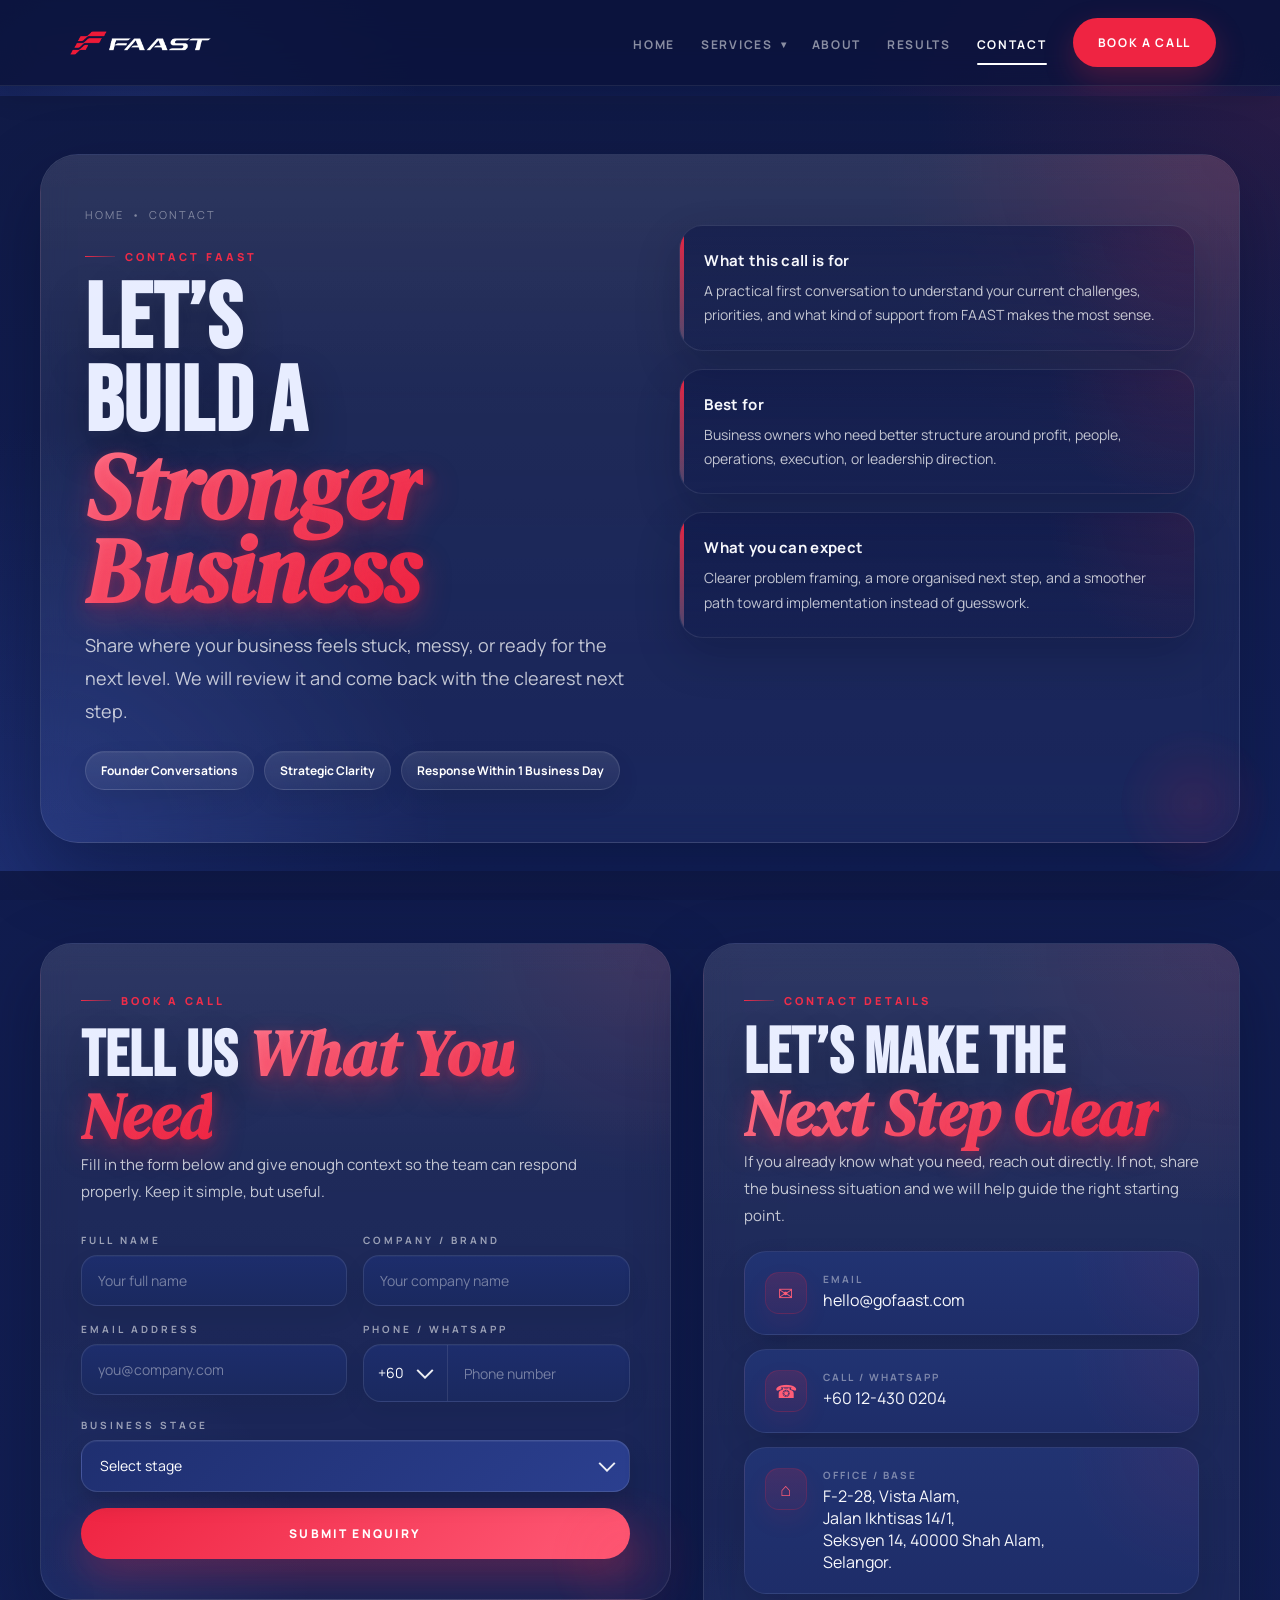
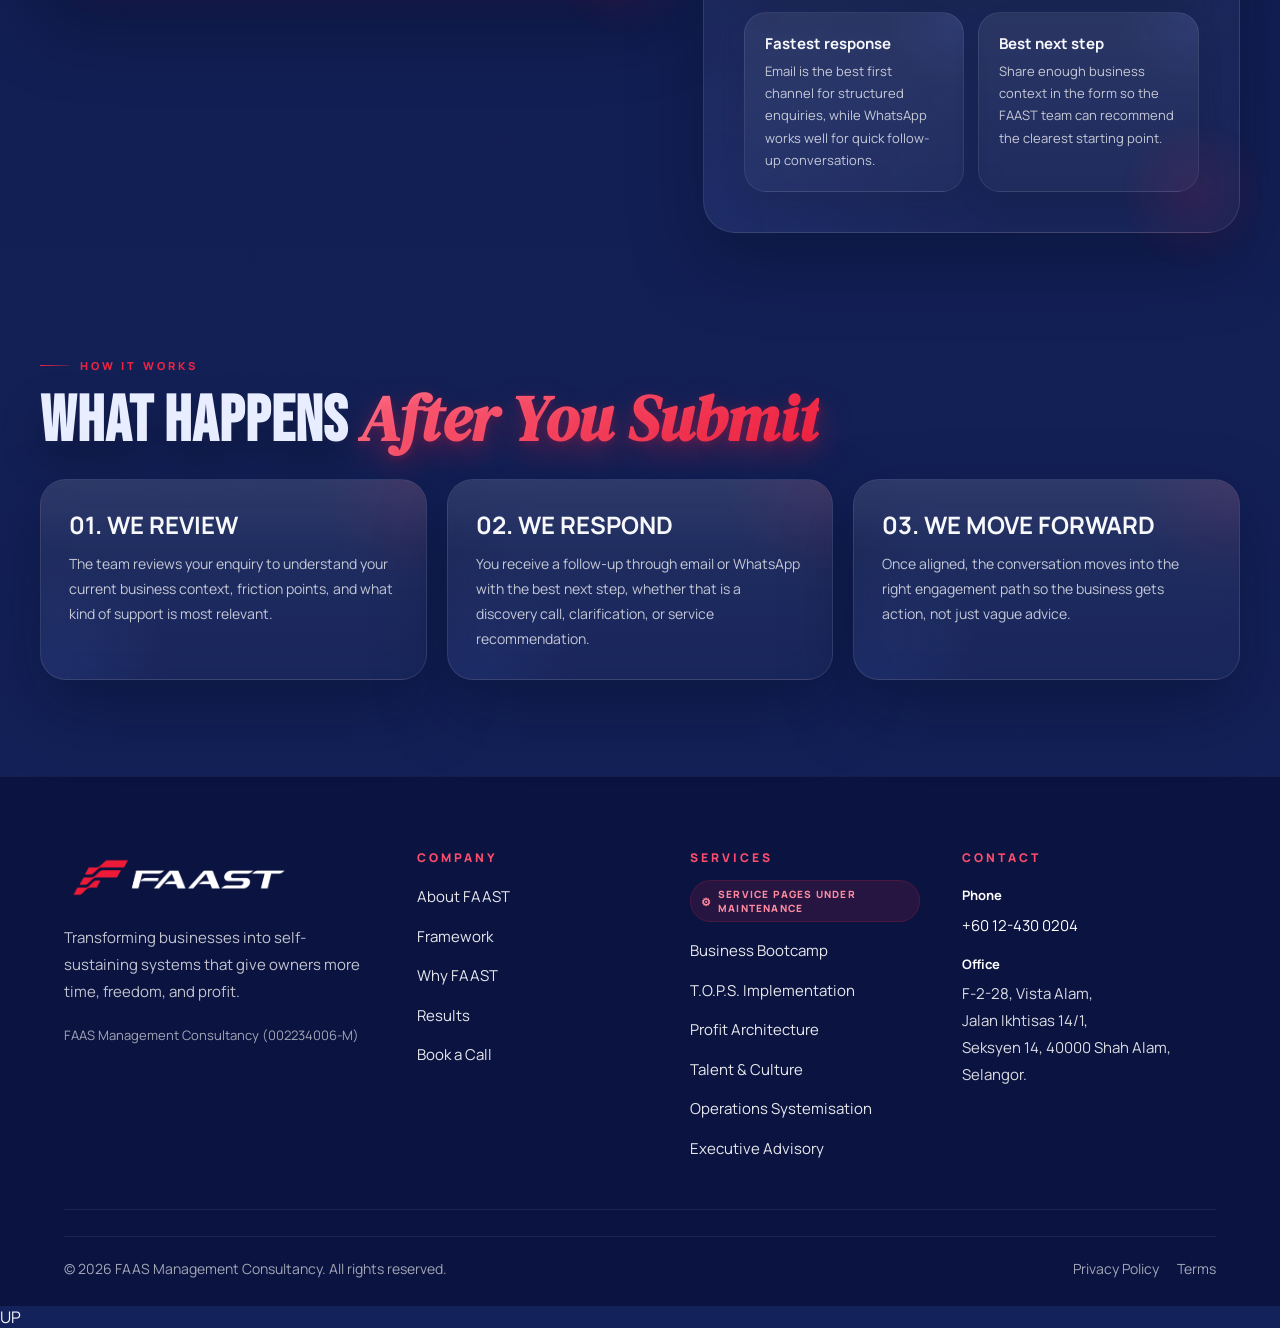
==== commit 41882cc8: "UP" ====
--- a/contact.html
+++ b/contact.html
@@ -28,7 +28,6 @@
     :root{
       --text:#f7f8fc;
       --muted:rgba(255,255,255,.74);
-      --muted-soft:rgba(255,255,255,.54);
       --red:#ef2442;
       --red-soft:#ff5d77;
       --line:rgba(255,255,255,.10);
@@ -929,109 +928,309 @@
       100%{transform:translateX(320%) skewX(-22deg)}
     }
 
-    @media (max-width:1100px){
+    @media (max-width: 900px){
+      body{
+        padding-top:82px;
+      }
+
+      section,
+      footer{
+        padding-left:18px !important;
+        padding-right:18px !important;
+      }
+
+      .page-hero{
+        padding-top:40px;
+        padding-bottom:20px;
+      }
+
       .hero-grid,
-      .contact-shell{
-        grid-template-columns:1fr;
-      }
-
-      .faq-grid{
-        grid-template-columns:1fr 1fr;
-      }
-
-      .hero-copy .display{max-width:none}
-      .hero-side{padding-top:0}
-    }
-
-    @media (max-width:900px){
+      .contact-shell,
       .faq-grid,
-      .field-grid,
-      .quick-grid{
-        grid-template-columns:1fr;
-      }
-    }
-
-    @media (max-width:768px){
-      section,footer{
-        padding-left:20px!important;
-        padding-right:20px!important;
+      .quick-grid,
+      .field-grid{
+        display:grid !important;
+        grid-template-columns:1fr !important;
+        gap:18px !important;
       }
 
       .hero-card,
       .contact-card,
+      .info-card,
+      .faq-card{
+        width:100% !important;
+        max-width:100% !important;
+        min-width:0 !important;
+        margin:0 !important;
+      }
+
+      .hero-card{
+        padding:26px 18px !important;
+        border-radius:24px !important;
+      }
+
+      .contact-card,
       .info-card{
-        padding:28px 22px;
-        border-radius:26px;
-      }
-
-      .page-hero{padding-top:44px}
-      .display{font-size:clamp(44px,15vw,82px)}
-      .h1{font-size:clamp(34px,12vw,54px)}
-      .hero-copy .display{max-width:none}
-      .hero-side{padding-top:0}
+        padding:22px 16px !important;
+        border-radius:22px !important;
+      }
+
+      .faq-card{
+        padding:20px 16px !important;
+        border-radius:20px !important;
+      }
+
+      .hero-side{
+        padding-top:0 !important;
+      }
+
+      .display{
+        font-size:clamp(40px, 14vw, 72px) !important;
+        line-height:.92 !important;
+      }
+
+      .h1{
+        font-size:clamp(30px, 11vw, 48px) !important;
+        line-height:.96 !important;
+      }
+
+      .hero-copy .display{
+        max-width:none !important;
+      }
+
+      .lead{
+        font-size:15px !important;
+        line-height:1.7 !important;
+      }
+
+      .text{
+        font-size:14px !important;
+        line-height:1.72 !important;
+      }
+
+      .hero-badges{
+        display:flex !important;
+        flex-direction:column !important;
+        gap:8px !important;
+      }
+
+      .badge{
+        width:100% !important;
+        justify-content:flex-start !important;
+      }
+
+      .form-stack{
+        display:flex !important;
+        flex-direction:column !important;
+        gap:14px !important;
+        width:100% !important;
+      }
+
+      .field-grid > div,
+      .form-stack > div{
+        width:100% !important;
+        min-width:0 !important;
+      }
+
+      .field-input,
+      .custom-select,
+      .custom-select-trigger,
+      .submit-btn{
+        width:100% !important;
+        max-width:100% !important;
+        min-width:0 !important;
+      }
+
+      .field-input,
+      .custom-select-trigger{
+        font-size:14px !important;
+      }
+
+      .phone-inline-wrap{
+        display:flex !important;
+        align-items:stretch !important;
+        width:100% !important;
+        min-height:54px !important;
+        height:54px !important;
+        border-radius:16px !important;
+        overflow:visible !important;
+        position:relative !important;
+      }
+
+      .custom-select.country-inline-select{
+        flex:0 0 92px !important;
+        width:92px !important;
+        min-width:92px !important;
+        max-width:92px !important;
+        position:relative !important;
+        z-index:50 !important;
+      }
 
       .custom-select.country-inline-select .custom-select-trigger{
-        min-height:54px;
-        min-width:76px;
-        padding:0 30px 0 12px;
-        font-size:13px;
+        width:100% !important;
+        min-width:100% !important;
+        max-width:100% !important;
+        min-height:54px !important;
+        height:54px !important;
+        padding:0 28px 0 12px !important;
+        border-radius:16px 0 0 16px !important;
+        border-right:1px solid rgba(255,255,255,.10) !important;
       }
 
       .phone-inline-input{
-        min-height:54px;
+        flex:1 1 auto !important;
+        width:auto !important;
+        min-width:0 !important;
+        min-height:54px !important;
+        height:54px !important;
+        padding:0 14px !important;
+        border-radius:0 16px 16px 0 !important;
       }
 
       .custom-select.country-inline-select .custom-select-menu{
-        min-width:190px;
-        max-width:210px;
-      }
-    }
-
-    @media (max-width:640px){
+        position:absolute !important;
+        top:calc(100% + 10px) !important;
+        left:0 !important;
+        right:auto !important;
+        width:220px !important;
+        min-width:220px !important;
+        max-width:220px !important;
+        margin-top:0 !important;
+        z-index:9999 !important;
+        display:none;
+        opacity:0;
+        visibility:hidden;
+        transform:none !important;
+        max-height:260px !important;
+        overflow:auto !important;
+      }
+
+      .custom-select.country-inline-select.open .custom-select-menu{
+        display:grid !important;
+        opacity:1 !important;
+        visibility:visible !important;
+      }
+
+      .custom-select:not(.country-inline-select){
+        position:relative !important;
+        z-index:auto !important;
+      }
+
+      .custom-select:not(.country-inline-select) .custom-select-menu{
+        position:static !important;
+        top:auto !important;
+        left:auto !important;
+        right:auto !important;
+        width:100% !important;
+        min-width:100% !important;
+        max-width:100% !important;
+        margin-top:10px !important;
+        transform:none !important;
+        display:none;
+        opacity:0;
+        visibility:hidden;
+        box-shadow:0 14px 34px rgba(3,8,30,.18) !important;
+        max-height:260px !important;
+        overflow:auto !important;
+        z-index:auto !important;
+      }
+
+      .custom-select:not(.country-inline-select).open .custom-select-menu{
+        display:grid !important;
+        opacity:1 !important;
+        visibility:visible !important;
+      }
+
+      .custom-select-option{
+        white-space:normal !important;
+        line-height:1.4 !important;
+        padding:13px 14px !important;
+      }
+
+      .info-stack{
+        display:flex !important;
+        flex-direction:column !important;
+        gap:12px !important;
+      }
+
+      .info-item,
+      .quick-card{
+        width:100% !important;
+        padding:18px !important;
+        border-radius:18px !important;
+      }
+
+      .faq-card h3{
+        font-size:22px !important;
+      }
+
       .success-popup-card{
-        padding:30px 22px 24px;
-        border-radius:24px;
-      }
-
-      .success-popup h3{font-size:44px}
-      .success-popup-icon{
-        width:74px;
-        height:74px;
-      }
-
-      .success-popup-icon::before{font-size:36px}
+        width:100% !important;
+        padding:28px 20px 22px !important;
+        border-radius:24px !important;
+      }
+
+      .success-popup h3{
+        font-size:42px !important;
+      }
 
       .success-popup-actions{
-        flex-direction:column;
+        flex-direction:column !important;
       }
 
       .success-popup-btn{
-        width:100%;
-      }
-    }
-
-    @media (max-width:560px){
-      .hero-badges{gap:8px}
-
-      .badge{
-        width:100%;
-        justify-content:flex-start;
-      }
-
+        width:100% !important;
+      }
+
+      .contact-shell,
       .contact-card,
       .info-card,
+      .form-stack,
+      .field-grid{
+        overflow:visible !important;
+      }
+    }
+
+    @media (max-width: 560px){
+      .section-tag{
+        font-size:10px !important;
+        letter-spacing:.22em !important;
+      }
+
+      .field-label{
+        font-size:9px !important;
+        letter-spacing:2.2px !important;
+      }
+
       .hero-card{
-        border-radius:24px;
-      }
-
-      .field-input,
-      .custom-select-trigger{
-        font-size:14px;
-      }
-    }
-
-    @media (max-width:820px){
-      body{padding-top:82px}
+        padding:22px 14px !important;
+      }
+
+      .contact-card,
+      .info-card{
+        padding:20px 14px !important;
+      }
+
+      .custom-select.country-inline-select{
+        flex:0 0 88px !important;
+        width:88px !important;
+        min-width:88px !important;
+        max-width:88px !important;
+      }
+
+      .custom-select.country-inline-select .custom-select-trigger{
+        padding:0 24px 0 10px !important;
+      }
+
+      .phone-inline-input{
+        padding:0 12px !important;
+      }
+
+      .custom-select.country-inline-select .custom-select-menu{
+        width:210px !important;
+        min-width:210px !important;
+        max-width:210px !important;
+      }
     }
   </style>
 </head>
@@ -1046,7 +1245,7 @@
           <div class="hero-copy">
             <div class="breadcrumb reveal visible"><a href="index.html">Home</a><span>•</span><span>Contact</span></div>
             <div class="section-tag reveal visible delay-1">Contact FAAST</div>
-            <h1 class="display reveal visible delay-2">LET’S BUILD A <span class="serif" style="color:var(--red)">Stronger Business</span></h1>
+            <h1 class="display reveal visible delay-2">LET’S BUILD A <span class="serif">Stronger Business</span></h1>
             <p class="lead reveal visible delay-3">Share where your business feels stuck, messy, or ready for the next level. We will review it and come back with the clearest next step.</p>
             <div class="hero-badges reveal visible delay-4">
               <span class="badge">Founder Conversations</span>
@@ -1081,7 +1280,7 @@
           <div id="form-wrap">
             <div class="contact-header">
               <div class="section-tag reveal">Book a Call</div>
-              <h2 class="h1 reveal delay-1">TELL US <span class="serif" style="color:var(--red)">What You Need</span></h2>
+              <h2 class="h1 reveal delay-1">TELL US <span class="serif">What You Need</span></h2>
               <p class="text reveal delay-2">Fill in the form below and give enough context so the team can respond properly. Keep it simple, but useful.</p>
             </div>
 
@@ -1160,7 +1359,7 @@
 
         <div class="info-card reveal delay-1">
           <div class="section-tag reveal visible">Contact Details</div>
-          <h2 class="h1 reveal visible delay-1">LET’S MAKE THE <span class="serif" style="color:var(--red)">Next Step Clear</span></h2>
+          <h2 class="h1 reveal visible delay-1">LET’S MAKE THE <span class="serif">Next Step Clear</span></h2>
           <p class="text reveal visible delay-2">If you already know what you need, reach out directly. If not, share the business situation and we will help guide the right starting point.</p>
 
           <div class="info-stack">
@@ -1212,7 +1411,7 @@
   <section class="faq-section">
     <div class="container">
       <div class="section-tag reveal">How It Works</div>
-      <h2 class="h1 reveal delay-1" style="margin-bottom:26px">WHAT HAPPENS <span class="serif" style="color:var(--red)">After You Submit</span></h2>
+      <h2 class="h1 reveal delay-1" style="margin-bottom:26px">WHAT HAPPENS <span class="serif">After You Submit</span></h2>
       <div class="faq-grid">
         <div class="faq-card reveal delay-1">
           <h3>01. WE REVIEW</h3>
@@ -1463,4 +1662,4 @@
     });
   </script>
 </body>
-</html>+</html>UP
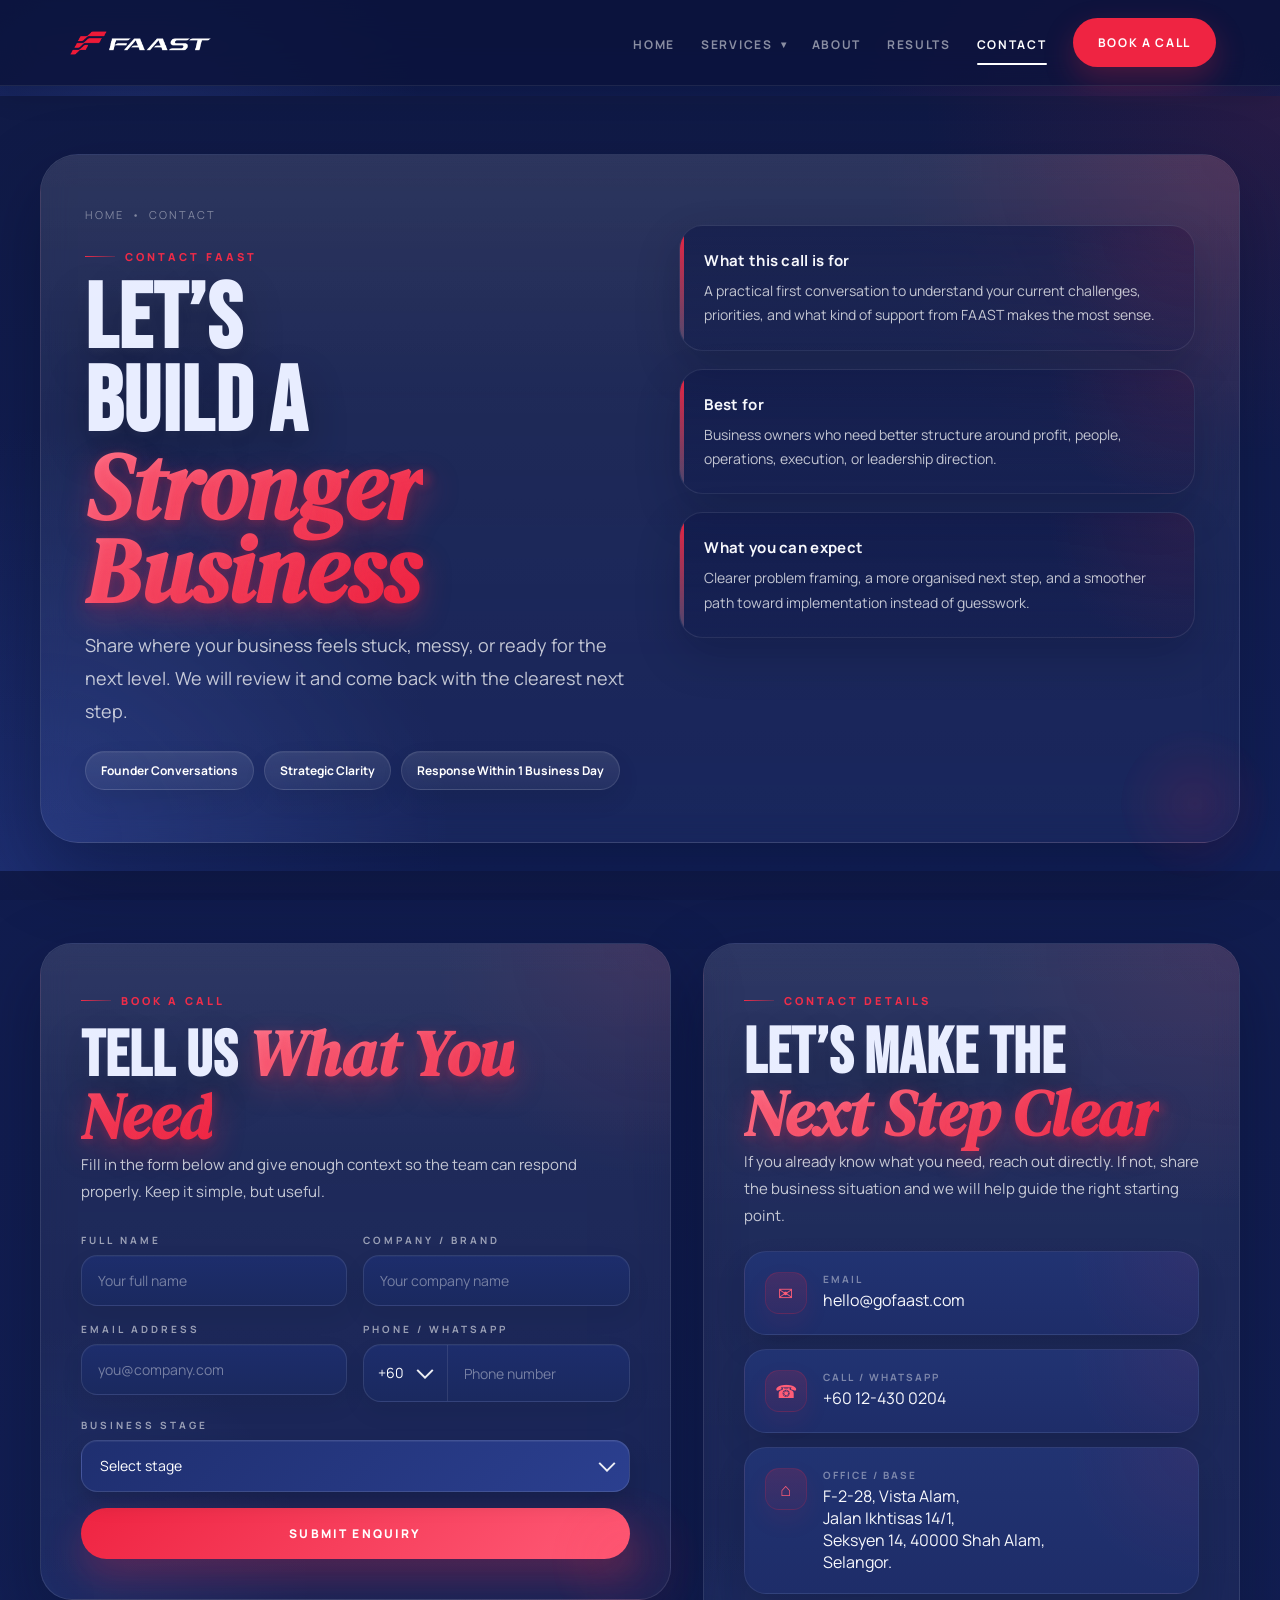
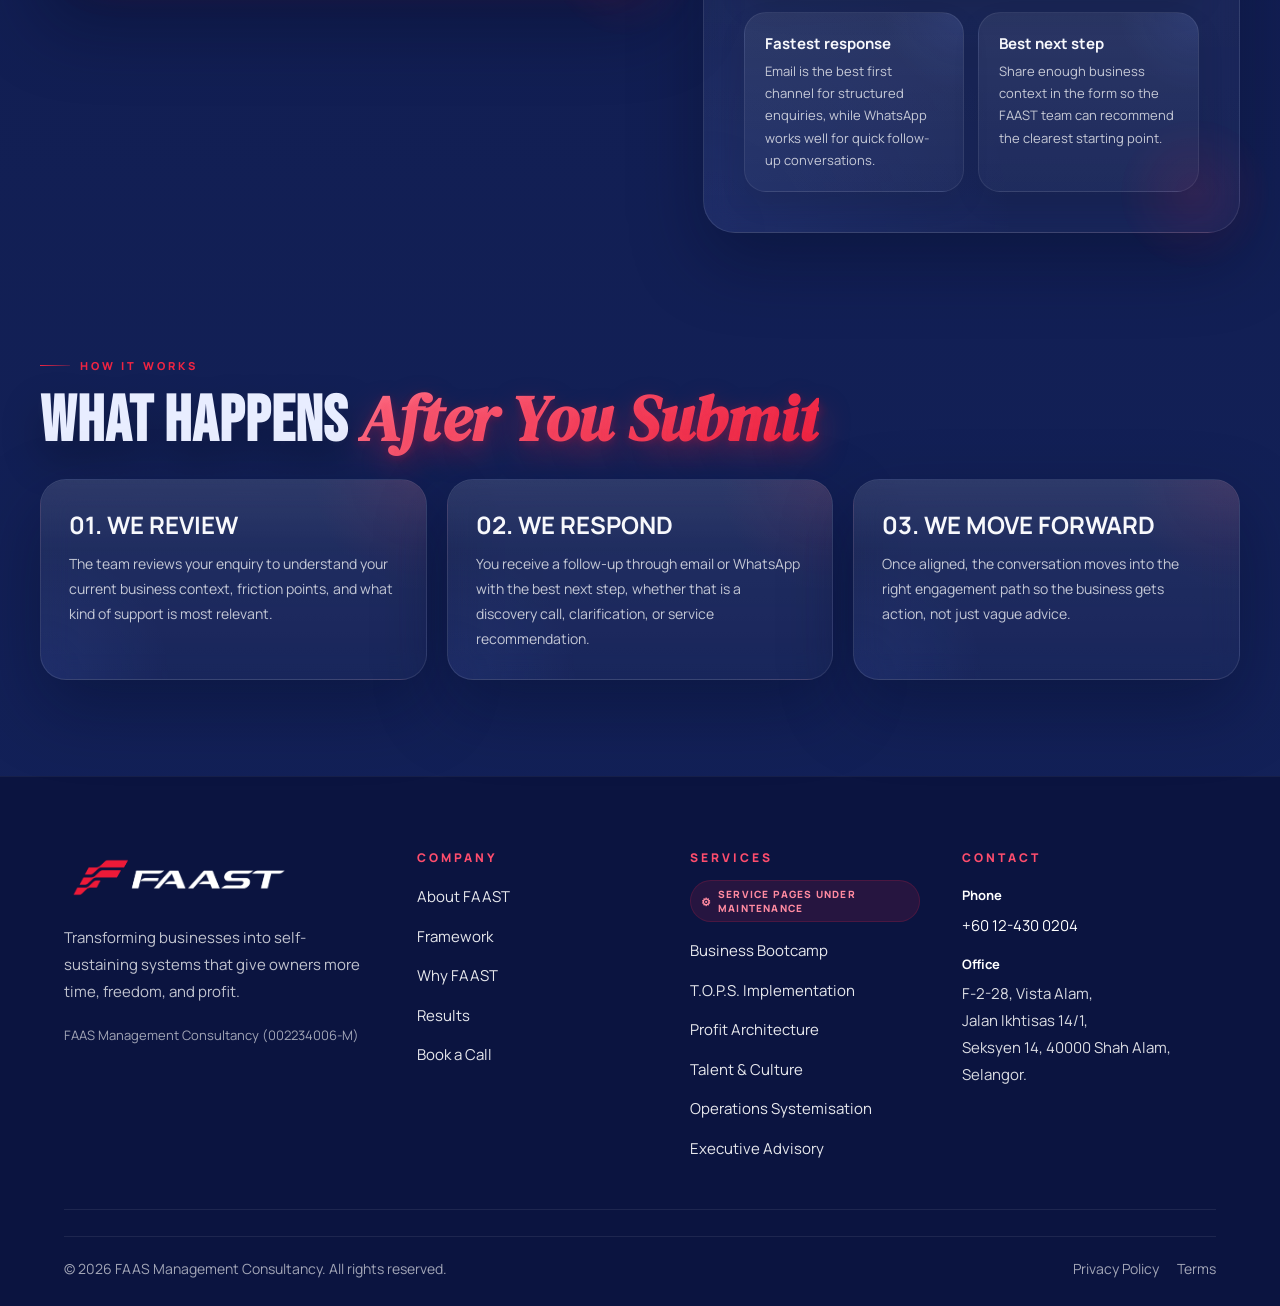
==== commit 3eab8876: "UP" ====
--- a/contact.html
+++ b/contact.html
@@ -288,6 +288,18 @@
       gap:32px;
       align-items:start;
       overflow:visible;
+      position:relative;
+      z-index:1;
+    }
+
+    .contact-card{
+      position:relative;
+      z-index:20;
+    }
+
+    .info-card{
+      position:relative;
+      z-index:1;
     }
 
     .contact-header{margin-bottom:28px}
@@ -342,7 +354,7 @@
       background:linear-gradient(180deg,#1d2d6c,#1a295f);
       box-shadow:inset 0 1px 0 rgba(255,255,255,.03), 0 10px 24px rgba(0,0,0,.07);
       position:relative;
-      z-index:20;
+      z-index:40;
       overflow:visible;
       transition:border-color .22s ease, box-shadow .22s ease;
     }
@@ -354,11 +366,16 @@
         0 14px 30px rgba(8,18,60,.14);
     }
 
+    .custom-select{
+      position:relative;
+      width:100%;
+      z-index:30;
+    }
+
     .custom-select.country-inline-select{
       flex:0 0 auto;
       width:auto !important;
-      position:relative;
-      z-index:99999 !important;
+      z-index:80;
     }
 
     .custom-select.country-inline-select .custom-select-trigger{
@@ -403,6 +420,7 @@
     .phone-inline-input:focus{
       transform:none;
       box-shadow:none;
+      background:transparent;
     }
 
     .custom-select.country-inline-select .custom-select-trigger:hover,
@@ -411,223 +429,6 @@
       border-color:transparent;
       box-shadow:none;
       transform:none;
-    }
-
-    .custom-select.country-inline-select.open{
-      z-index:100000 !important;
-    }
-
-    .custom-select.country-inline-select .custom-select-menu{
-      position:absolute;
-      top:calc(100% + 10px);
-      left:0;
-      right:auto;
-      min-width:210px;
-      max-width:230px;
-      z-index:100001 !important;
-    }
-
-    .custom-select:not(.country-inline-select){
-      z-index:10 !important;
-    }
-
-    .custom-select:not(.country-inline-select).open{
-      z-index:20 !important;
-    }
-
-    .custom-select:not(.country-inline-select) .custom-select-menu{
-      z-index:21 !important;
-    }
-
-    .contact-card,
-    .contact-shell,
-    .form-stack,
-    .field-grid{
-      overflow:visible !important;
-    }
-
-    .submit-btn{
-      width:100%;
-      border:none;
-      border-radius:999px;
-      background:linear-gradient(135deg,#ef2442 0%,#ff5b77 100%);
-      color:#fff;
-      font-family:'Manrope',sans-serif;
-      font-size:12px;
-      font-weight:800;
-      letter-spacing:.18em;
-      text-transform:uppercase;
-      padding:17px 20px;
-      cursor:pointer;
-      transition:.26s ease;
-      box-shadow:0 18px 38px rgba(239,36,66,.28);
-      position:relative;
-      overflow:hidden;
-    }
-
-    .submit-btn::before{
-      content:"";
-      position:absolute;
-      top:-10%;
-      left:-22%;
-      width:35%;
-      height:140%;
-      background:linear-gradient(90deg,transparent,rgba(255,255,255,.22),transparent);
-      transform:translateX(-160%) skewX(-22deg);
-    }
-
-    .submit-btn:hover{
-      background:linear-gradient(135deg,#ff4362,#ff6a83);
-      transform:translateY(-2px);
-      box-shadow:0 22px 44px rgba(239,36,66,.34);
-    }
-
-    .submit-btn:hover::before{
-      animation:premiumSheen 1.15s ease;
-    }
-
-    .contact-header .h1,
-    .info-card .h1,
-    .faq-section .h1{
-      color:#e8edff;
-      text-shadow:
-        0 18px 42px rgba(0,0,0,.30),
-        0 4px 10px rgba(255,255,255,.04);
-      letter-spacing:.015em;
-    }
-
-    .contact-header .h1 .serif,
-    .info-card .h1 .serif,
-    .faq-section .h1 .serif{
-      background:linear-gradient(135deg,#ff7a90,#ef2442);
-      -webkit-background-clip:text;
-      -webkit-text-fill-color:transparent;
-      background-clip:text;
-      text-shadow:
-        0 12px 30px rgba(239,36,66,.35),
-        0 2px 8px rgba(239,36,66,.25);
-    }
-
-    .info-stack{
-      display:flex;
-      flex-direction:column;
-      gap:14px;
-      margin-top:22px;
-    }
-
-    .info-item{
-      display:flex;
-      align-items:flex-start;
-      gap:16px;
-      padding:20px;
-      border-radius:22px;
-      background:
-        radial-gradient(circle at top right, rgba(239,36,66,.07), transparent 28%),
-        linear-gradient(180deg,#213372,#1e2d69);
-      border:1px solid rgba(255,255,255,.08);
-      box-shadow:0 14px 30px rgba(0,0,0,.12);
-      transition:transform .26s ease, border-color .26s ease, box-shadow .26s ease;
-    }
-
-    .info-item:hover{
-      transform:translateY(-4px);
-      border-color:rgba(255,255,255,.14);
-      box-shadow:0 20px 42px rgba(0,0,0,.16);
-    }
-
-    .info-icon{
-      width:42px;
-      height:42px;
-      border-radius:14px;
-      background:linear-gradient(180deg,rgba(239,36,66,.16),rgba(239,36,66,.08));
-      display:flex;
-      align-items:center;
-      justify-content:center;
-      color:var(--red-soft);
-      font-size:18px;
-      flex-shrink:0;
-      border:1px solid rgba(239,36,66,.18);
-      box-shadow:0 10px 24px rgba(239,36,66,.08);
-    }
-
-    .info-kicker{
-      font-size:10px;
-      letter-spacing:2px;
-      text-transform:uppercase;
-      color:rgba(255,255,255,.42);
-      margin-bottom:3px;
-      font-weight:700;
-    }
-
-    .quick-grid{
-      display:grid;
-      grid-template-columns:1fr 1fr;
-      gap:14px;
-      margin-top:18px;
-    }
-
-    .quick-card{
-      padding:20px;
-      border-radius:22px;
-      background:
-        radial-gradient(circle at top right, rgba(95,130,255,.10), transparent 28%),
-        linear-gradient(180deg,rgba(255,255,255,.07),rgba(255,255,255,.03));
-      border:1px solid rgba(255,255,255,.08);
-      box-shadow:0 12px 28px rgba(0,0,0,.09);
-      transition:transform .24s ease, border-color .24s ease;
-    }
-
-    .quick-card:hover{
-      transform:translateY(-4px);
-      border-color:rgba(255,255,255,.12);
-    }
-
-    .quick-card h4{
-      font-size:15px;
-      margin-bottom:6px;
-    }
-
-    .quick-card p{
-      font-size:13px;
-      line-height:1.7;
-      color:var(--muted);
-    }
-
-    .faq-section{padding-top:20px}
-
-    .faq-grid{
-      display:grid;
-      grid-template-columns:repeat(3,minmax(0,1fr));
-      gap:20px;
-    }
-
-    .faq-card{
-      padding:28px;
-      border-radius:26px;
-      transition:transform .26s ease, border-color .26s ease, box-shadow .26s ease;
-    }
-
-    .faq-card:hover{
-      transform:translateY(-5px);
-      border-color:var(--line-strong);
-      box-shadow:0 26px 54px rgba(3,8,30,.28);
-    }
-
-    .faq-card h3{
-      font-size:24px;
-      margin-bottom:10px;
-    }
-
-    .faq-card p{
-      font-size:14px;
-      line-height:1.8;
-      color:var(--muted);
-    }
-
-    .custom-select{
-      position:relative;
-      width:100%;
-      z-index:30;
     }
 
     .custom-select-trigger{
@@ -703,6 +504,7 @@
       gap:6px;
       opacity:0;
       visibility:hidden;
+      pointer-events:none;
       transform:translateY(8px);
       transition:opacity .22s ease, visibility .22s ease, transform .22s ease;
       max-height:280px;
@@ -713,7 +515,16 @@
     .custom-select.open .custom-select-menu{
       opacity:1;
       visibility:visible;
+      pointer-events:auto;
       transform:translateY(0);
+    }
+
+    .custom-select.country-inline-select .custom-select-menu{
+      left:0;
+      right:auto;
+      min-width:210px;
+      max-width:230px;
+      z-index:10000;
     }
 
     .custom-select-option{
@@ -741,6 +552,184 @@
     .custom-select-option.is-selected{
       background:linear-gradient(135deg,#1f2f70,#2b3f8f);
       color:#fff;
+    }
+
+    .submit-btn{
+      width:100%;
+      border:none;
+      border-radius:999px;
+      background:linear-gradient(135deg,#ef2442 0%,#ff5b77 100%);
+      color:#fff;
+      font-family:'Manrope',sans-serif;
+      font-size:12px;
+      font-weight:800;
+      letter-spacing:.18em;
+      text-transform:uppercase;
+      padding:17px 20px;
+      cursor:pointer;
+      transition:.26s ease;
+      box-shadow:0 18px 38px rgba(239,36,66,.28);
+      position:relative;
+      overflow:hidden;
+    }
+
+    .submit-btn::before{
+      content:"";
+      position:absolute;
+      top:-10%;
+      left:-22%;
+      width:35%;
+      height:140%;
+      background:linear-gradient(90deg,transparent,rgba(255,255,255,.22),transparent);
+      transform:translateX(-160%) skewX(-22deg);
+    }
+
+    .submit-btn:hover{
+      background:linear-gradient(135deg,#ff4362,#ff6a83);
+      transform:translateY(-2px);
+      box-shadow:0 22px 44px rgba(239,36,66,.34);
+    }
+
+    .submit-btn:hover::before{
+      animation:premiumSheen 1.15s ease;
+    }
+
+    .contact-header .h1,
+    .info-card .h1,
+    .faq-section .h1{
+      color:#e8edff;
+      text-shadow:
+        0 18px 42px rgba(0,0,0,.30),
+        0 4px 10px rgba(255,255,255,.04);
+      letter-spacing:.015em;
+    }
+
+    .contact-header .h1 .serif,
+    .info-card .h1 .serif,
+    .faq-section .h1 .serif{
+      background:linear-gradient(135deg,#ff7a90,#ef2442);
+      -webkit-background-clip:text;
+      -webkit-text-fill-color:transparent;
+      background-clip:text;
+      text-shadow:
+        0 12px 30px rgba(239,36,66,.35),
+        0 2px 8px rgba(239,36,66,.25);
+    }
+
+    .info-stack{
+      display:flex;
+      flex-direction:column;
+      gap:14px;
+      margin-top:22px;
+    }
+
+    .info-item{
+      display:flex;
+      align-items:flex-start;
+      gap:16px;
+      padding:20px;
+      border-radius:22px;
+      background:
+        radial-gradient(circle at top right, rgba(239,36,66,.07), transparent 28%),
+        linear-gradient(180deg,#213372,#1e2d69);
+      border:1px solid rgba(255,255,255,.08);
+      box-shadow:0 14px 30px rgba(0,0,0,.12);
+      transition:transform .26s ease, border-color .26s ease, box-shadow .26s ease;
+    }
+
+    .info-item:hover{
+      transform:translateY(-4px);
+      border-color:rgba(255,255,255,.14);
+      box-shadow:0 20px 42px rgba(0,0,0,.16);
+    }
+
+    .info-icon{
+      width:42px;
+      height:42px;
+      border-radius:14px;
+      background:linear-gradient(180deg,rgba(239,36,66,.16),rgba(239,36,66,.08));
+      display:flex;
+      align-items:center;
+      justify-content:center;
+      color:var(--red-soft);
+      font-size:18px;
+      flex-shrink:0;
+      border:1px solid rgba(239,36,66,.18);
+      box-shadow:0 10px 24px rgba(239,36,66,.08);
+    }
+
+    .info-kicker{
+      font-size:10px;
+      letter-spacing:2px;
+      text-transform:uppercase;
+      color:rgba(255,255,255,.42);
+      margin-bottom:3px;
+      font-weight:700;
+    }
+
+    .quick-grid{
+      display:grid;
+      grid-template-columns:1fr 1fr;
+      gap:14px;
+      margin-top:18px;
+    }
+
+    .quick-card{
+      padding:20px;
+      border-radius:22px;
+      background:
+        radial-gradient(circle at top right, rgba(95,130,255,.10), transparent 28%),
+        linear-gradient(180deg,rgba(255,255,255,.07),rgba(255,255,255,.03));
+      border:1px solid rgba(255,255,255,.08);
+      box-shadow:0 12px 28px rgba(0,0,0,.09);
+      transition:transform .24s ease, border-color .24s ease;
+    }
+
+    .quick-card:hover{
+      transform:translateY(-4px);
+      border-color:rgba(255,255,255,.12);
+    }
+
+    .quick-card h4{
+      font-size:15px;
+      margin-bottom:6px;
+    }
+
+    .quick-card p{
+      font-size:13px;
+      line-height:1.7;
+      color:var(--muted);
+    }
+
+    .faq-section{padding-top:20px}
+
+    .faq-grid{
+      display:grid;
+      grid-template-columns:repeat(3,minmax(0,1fr));
+      gap:20px;
+    }
+
+    .faq-card{
+      padding:28px;
+      border-radius:26px;
+      transition:transform .26s ease, border-color .26s ease, box-shadow .26s ease;
+    }
+
+    .faq-card:hover{
+      transform:translateY(-5px);
+      border-color:var(--line-strong);
+      box-shadow:0 26px 54px rgba(3,8,30,.28);
+    }
+
+    .faq-card h3{
+      font-size:24px;
+      margin-bottom:10px;
+    }
+
+    .faq-card p{
+      font-size:14px;
+      line-height:1.8;
+      color:var(--muted);
     }
 
     .success-popup{
@@ -1047,14 +1036,9 @@
       }
 
       .phone-inline-wrap{
-        display:flex !important;
-        align-items:stretch !important;
-        width:100% !important;
         min-height:54px !important;
         height:54px !important;
         border-radius:16px !important;
-        overflow:visible !important;
-        position:relative !important;
       }
 
       .custom-select.country-inline-select{
@@ -1062,8 +1046,6 @@
         width:92px !important;
         min-width:92px !important;
         max-width:92px !important;
-        position:relative !important;
-        z-index:50 !important;
       }
 
       .custom-select.country-inline-select .custom-select-trigger{
@@ -1078,67 +1060,26 @@
       }
 
       .phone-inline-input{
-        flex:1 1 auto !important;
         width:auto !important;
-        min-width:0 !important;
         min-height:54px !important;
         height:54px !important;
         padding:0 14px !important;
         border-radius:0 16px 16px 0 !important;
       }
 
+      .custom-select-trigger{
+        border-radius:16px !important;
+      }
+
+      .custom-select-menu{
+        top:calc(100% + 8px) !important;
+        max-height:240px !important;
+      }
+
       .custom-select.country-inline-select .custom-select-menu{
-        position:absolute !important;
-        top:calc(100% + 10px) !important;
-        left:0 !important;
-        right:auto !important;
         width:220px !important;
         min-width:220px !important;
         max-width:220px !important;
-        margin-top:0 !important;
-        z-index:9999 !important;
-        display:none;
-        opacity:0;
-        visibility:hidden;
-        transform:none !important;
-        max-height:260px !important;
-        overflow:auto !important;
-      }
-
-      .custom-select.country-inline-select.open .custom-select-menu{
-        display:grid !important;
-        opacity:1 !important;
-        visibility:visible !important;
-      }
-
-      .custom-select:not(.country-inline-select){
-        position:relative !important;
-        z-index:auto !important;
-      }
-
-      .custom-select:not(.country-inline-select) .custom-select-menu{
-        position:static !important;
-        top:auto !important;
-        left:auto !important;
-        right:auto !important;
-        width:100% !important;
-        min-width:100% !important;
-        max-width:100% !important;
-        margin-top:10px !important;
-        transform:none !important;
-        display:none;
-        opacity:0;
-        visibility:hidden;
-        box-shadow:0 14px 34px rgba(3,8,30,.18) !important;
-        max-height:260px !important;
-        overflow:auto !important;
-        z-index:auto !important;
-      }
-
-      .custom-select:not(.country-inline-select).open .custom-select-menu{
-        display:grid !important;
-        opacity:1 !important;
-        visibility:visible !important;
       }
 
       .custom-select-option{
@@ -1180,14 +1121,6 @@
 
       .success-popup-btn{
         width:100% !important;
-      }
-
-      .contact-shell,
-      .contact-card,
-      .info-card,
-      .form-stack,
-      .field-grid{
-        overflow:visible !important;
       }
     }
 
@@ -1662,4 +1595,4 @@
     });
   </script>
 </body>
-</html>UP+</html>
